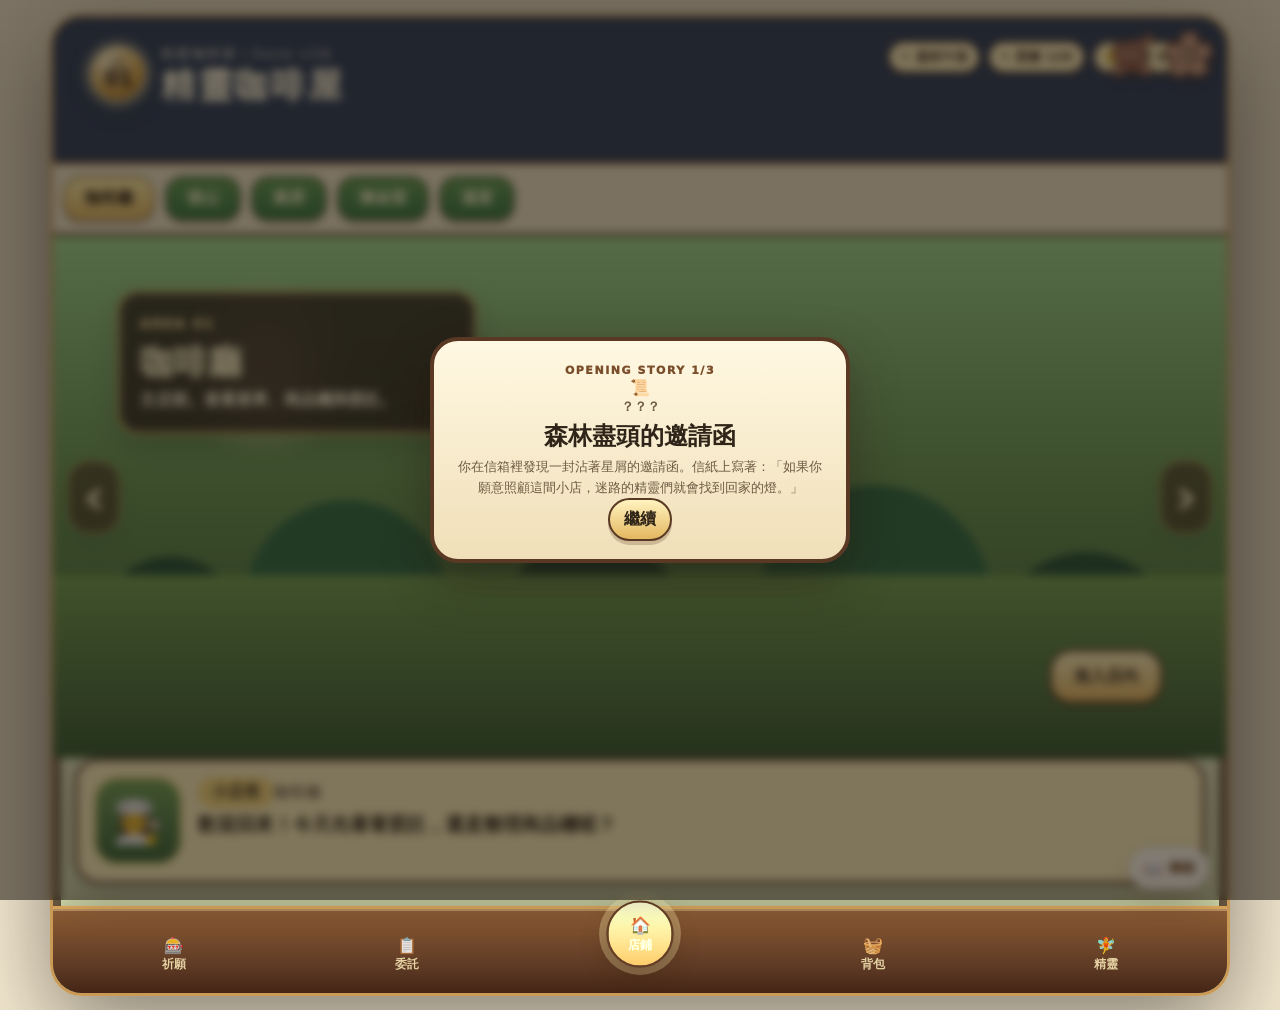
==== index.html @ 0f138df3 "Load fixed mobile dock stylesheet" ====
<!DOCTYPE html>
<html lang="zh-Hant">
<head>
  <meta charset="UTF-8" />
  <meta name="viewport" content="width=device-width, initial-scale=1.0, viewport-fit=cover" />
  <meta http-equiv="Cache-Control" content="no-cache, no-store, must-revalidate" />
  <meta http-equiv="Pragma" content="no-cache" />
  <meta http-equiv="Expires" content="0" />
  <title>精靈咖啡屋</title>
  <link rel="stylesheet" href="style.css?v=inside16" />
  <link rel="stylesheet" href="game-ui.css?v=inside16" />
  <link rel="stylesheet" href="mobile-fix.css?v=inside17" />
  <link rel="stylesheet" href="game-interior.css?v=inside16" />
  <link rel="stylesheet" href="app-core-v1.css?v=ui07" />
  <link rel="stylesheet" href="progress.css?v=ui09" />
  <link rel="stylesheet" href="level-up.css?v=ui10" />
  <link rel="stylesheet" href="locks.css?v=ui12" />
  <link rel="stylesheet" href="gacha.css?v=ui15" />
  <link rel="stylesheet" href="shop.css?v=ui15" />
  <link rel="stylesheet" href="fairies.css?v=ui14" />
  <link rel="stylesheet" href="ui-polish.css?v=ui22" />
  <link rel="stylesheet" href="drop-corner.css?v=ui02" />
  <link rel="stylesheet" href="top-icons.css?v=ui01" />
  <link rel="stylesheet" href="game-panel-polish.css?v=ui01" />
  <link rel="stylesheet" href="commission-panel-polish.css?v=ui04" />
  <link rel="stylesheet" href="inventory-panel-polish.css?v=ui04" />
  <link rel="stylesheet" href="phase75-fixes.css?v=ui01" />
  <link rel="stylesheet" href="gacha-lucky-v20.css?v=ui01" />
  <style>
    .floating-collection-button {
      position: absolute;
      right: 18px;
      bottom: 104px;
      z-index: 35;
      display: inline-flex;
      align-items: center;
      gap: 6px;
      min-height: 42px;
      padding: 10px 13px;
      border: 1px solid rgba(116, 82, 46, .18);
      border-radius: 999px;
      background: rgba(255, 252, 245, .92);
      box-shadow: 0 10px 24px rgba(84, 52, 28, .16);
      color: #6b4424;
      font-weight: 800;
      backdrop-filter: blur(10px);
    }
    .floating-collection-button span { font-size: .82rem; }
    .game-window[data-current-page="home"] .floating-collection-button { display: inline-flex; }
    .game-window:not([data-current-page="home"]) .floating-collection-button { display: none; }
    @media (max-width: 520px) {
      .floating-collection-button { right: 12px; bottom: 96px; padding: 9px 11px; }
    }
  </style>
  <script type="importmap">
    {"imports":{
      "@main":"./main.js?v=core108","@dev/checks":"./dev-checks.js?v=core101","@db":"./game-data.js?v=core101",
      "@data/items":"./data-items.js?v=core103","@data/recipes":"./data-recipes.js?v=core102","@data/story":"./data-story.js?v=core100",
      "@validator":"./game-db-validator.js?v=core100","@state":"./game-state.js?v=core101","@save":"./save.js?v=core104","@ui":"./ui.js?v=core102",
      "@home":"./home.js?v=core100","@router":"./router.js?v=core100","@eventBus":"./event-bus.js?v=core100","@utils":"./utils.js?v=core100",
      "@actions/daily":"./daily-actions.js?v=core102","@actions/gacha":"./gacha-actions.js?v=core103","@actions/commission":"./commission-actions.js?v=core102",
      "@actions/gather":"./gather-actions.js?v=core102","@actions/craft":"./craft-actions.js?v=core100","@actions/player":"./player-actions.js?v=core100",
      "@actions/fairy":"./fairy-actions.js?v=core100","@actions/shop":"./shop-actions.js?v=core101",
      "@pages/gacha":"./pages-gacha.js?v=core101","@pages/inventory":"./pages-inventory.js?v=core101","@pages/fairies":"./pages-fairies.js?v=core101",
      "@pages/collection":"./pages-collection-v2.js?v=core107","@pages/commissions":"./pages-commissions.js?v=core100","@pages/shop":"./pages-shop.js?v=core101"
    }}
  </script>
</head>
<body>
  <main class="game-shell">
    <section class="game-window" aria-label="精靈咖啡屋遊戲介面" data-current-page="home">
      <header class="top-bar">
        <div class="profile-card">
          <div class="level-ring" aria-label="等級 1，EXP 0/60" style="--exp-deg:0deg">
            <div class="level-ring-inner"><span id="levelRingSub">LV</span><strong id="levelRingValue">01</strong></div>
          </div>
          <div><p class="save-label">精靈咖啡屋｜Save v16</p><h1>精靈咖啡屋</h1></div>
        </div>
        <div class="status-pills" aria-label="玩家狀態列"></div>
        <div class="top-actions image-top-actions" aria-label="快速功能">
          <button class="image-action-button" type="button" data-route="shop" aria-label="打開商鋪">
            <img src="./assets/images/ui/ui-shop-cart.webp" alt="商鋪" />
          </button>
          <button class="image-action-button" type="button" data-action="settings" aria-label="打開設定">
            <img src="./assets/images/ui/ui-gear.webp" alt="設定" />
          </button>
        </div>
      </header>

      <section class="page page-home active" id="page-home" aria-label="店鋪首頁">
        <nav class="location-tabs" aria-label="地圖快捷選單">
          <button class="tab active" data-target="cafe">咖啡廳</button>
          <button class="tab" data-target="backyard">後山</button>
          <button class="tab" data-target="kitchen">廚房</button>
          <button class="tab" data-target="alchemy">煉金室</button>
          <button class="tab" data-target="greenhouse">溫室</button>
        </nav>

        <section class="map-area">
          <button class="arrow left" id="prevScene" type="button" aria-label="上一個場景">‹</button>
          <div class="map-viewport" id="mapViewport" tabindex="0" aria-label="森林咖啡廳地圖">
            <div class="map-track">
              <article class="scene-card cafe active" id="cafe" data-speaker="小店長" data-title="咖啡廳" data-dialogue="歡迎回來！今天先看看委託，還是整理商品櫃呢？">
                <div class="scene-sky"></div><div class="forest-layer back"></div><div class="forest-layer front"></div>
                <div class="cottage"><span class="roof"></span><span class="sign">CAFE</span><span class="door"></span><span class="window w1"></span><span class="window w2"></span></div>
                <button class="object-tag tag-menu" type="button">菜單</button><button class="object-tag tag-order" type="button">委託</button><button class="object-tag tag-daily" type="button">今日推薦</button><button class="object-tag tag-shop" type="button" data-route="shop">商鋪</button>
                <div class="npc npc-main">🧚</div><div class="npc npc-cat">🐾</div><div class="speech-bubble">新甜點完成！</div>
                <div class="scene-info"><span class="chapter">AREA 01</span><h2>咖啡廳</h2><p>主店面。查看菜單、商品櫃與委託。</p></div>
                <button class="enter-button" type="button">進入店內</button>
              </article>
              <article class="scene-card backyard" id="backyard" data-speaker="採集精靈" data-title="後山" data-dialogue="後山今天長出了星星莓，適合先收集素材。">
                <div class="scene-sky"></div><div class="forest-layer back"></div><div class="forest-layer front"></div><div class="magic-tree"></div>
                <button class="object-tag tag-menu" type="button">採集</button><button class="object-tag tag-order" type="button">素材</button>
                <div class="npc npc-main">🦌</div><div class="speech-bubble">星星莓成熟了！</div>
                <div class="scene-info"><span class="chapter">AREA 02</span><h2>後山</h2><p>採集莓果與森林素材。</p></div>
                <button class="enter-button" type="button">前往採集</button>
              </article>
              <article class="scene-card kitchen" id="kitchen" data-speaker="甜點精靈" data-title="廚房" data-dialogue="缺少甜點時，可以先來廚房製作。">
                <div class="scene-sky"></div><div class="kitchen-counter"></div>
                <button class="object-tag tag-menu" type="button">甜點</button><button class="object-tag tag-order" type="button">配方</button>
                <div class="npc npc-main">🧁</div><div class="speech-bubble">香香的</div>
                <div class="scene-info"><span class="chapter">AREA 03</span><h2>廚房</h2><p>把素材製作成甜點、飲品與委託商品。</p></div>
                <button class="enter-button" type="button">開始製作</button>
              </article>
              <article class="scene-card alchemy" id="alchemy" data-speaker="煉金助手" data-title="煉金室" data-dialogue="夜空碎片正在穩定發光。">
                <div class="scene-sky"></div><div class="alchemy-table"></div>
                <button class="object-tag tag-menu" type="button">藥水</button><button class="object-tag tag-order" type="button">實驗</button>
                <div class="npc npc-main">🧪</div><div class="speech-bubble">咕嚕咕嚕</div>
                <div class="scene-info"><span class="chapter">AREA 04</span><h2>煉金室</h2><p>調配材料、研究特殊素材屬性，開發更高星等的商品。</p></div>
                <button class="enter-button" type="button">進入煉金</button>
              </article>
              <article class="scene-card greenhouse" id="greenhouse" data-speaker="花園精靈" data-title="溫室" data-dialogue="月光花瓣需要等到夜晚才會發亮。">
                <div class="scene-sky"></div><div class="greenhouse-house"></div>
                <button class="object-tag tag-menu" type="button">種植</button><button class="object-tag tag-order" type="button">收成</button>
                <div class="npc npc-main">🌙</div><div class="speech-bubble">花瓣在發光</div>
                <div class="scene-info"><span class="chapter">AREA 05</span><h2>溫室</h2><p>培育花草、莓果與魔法植物。</p></div>
                <button class="enter-button" type="button">照顧植物</button>
              </article>
            </div>
          </div>
          <button class="arrow right" id="nextScene" type="button" aria-label="下一個場景">›</button>
        </section>

        <section class="cafe-inside" id="cafeInside" aria-label="咖啡廳店內介面">
          <div class="inside-head"><div><p class="inside-label">INTERIOR</p><h2 class="inside-title">咖啡廳內部</h2><p class="inside-subtitle">選一個區域查看，不把所有資訊塞在同一頁。</p></div><button class="inside-back" id="backToMap" type="button">返回地圖</button></div>
          <div class="cafe-room-scene" aria-label="咖啡廳店內場景">
            <button class="room-hotspot hotspot-menu" type="button" data-panel="menu"><span>今日菜單</span></button>
            <button class="room-hotspot hotspot-quest" type="button" data-panel="quest"><span>接委託</span></button>
            <button class="room-hotspot hotspot-cabinet" type="button" data-panel="cabinet"><span>商品櫃</span></button>
            <button class="room-hotspot hotspot-order" type="button" data-panel="order"><span>客人訂單</span></button>
          </div>
          <div class="inside-actions">
            <button class="inside-action menu active" type="button" data-panel="menu">今日菜單</button>
            <button class="inside-action quest" type="button" data-panel="quest">接委託</button>
            <button class="inside-action cabinet" type="button" data-panel="cabinet">商品櫃</button>
            <button class="inside-action order" type="button" data-panel="order">客人訂單</button>
          </div>
          <div class="inside-panel-wrap" aria-live="polite">
            <article class="inside-panel active" data-panel="menu"><span class="panel-kicker">MENU</span><h3>今日菜單</h3><p>月光花瓣拿鐵、星星莓奶油塔、夜空碎片可可。</p></article>
            <article class="inside-panel" data-panel="quest"><span class="panel-kicker">QUEST</span><h3>接委託</h3><p>委託列表請從底部「委託」進入。</p><button type="button" data-route="commissions">打開委託</button></article>
            <article class="inside-panel" data-panel="cabinet"><span class="panel-kicker">SHOP</span><h3>商品櫃 / 精靈商鋪</h3><p>用葉幣購買素材與可送禮點心。</p><button type="button" data-route="shop">進入精靈商鋪</button></article>
            <article class="inside-panel" data-panel="order"><span class="panel-kicker">ORDER</span><h3>客人訂單</h3><p>待確認、製作中、已完成的訂單之後會在這裡整理。</p></article>
          </div>
        </section>

        <section class="dialogue-box" aria-live="polite"><div class="npc-portrait">👩‍🍳</div><div class="dialogue-content"><div class="dialogue-meta"><span class="speaker" id="speakerName">小店長</span><span class="place" id="placeName">咖啡廳</span></div><p id="dialogueText">歡迎回來！今天先看看委託，還是整理商品櫃呢？</p></div></section>
      </section>

      <button class="floating-collection-button" type="button" data-route="collection" aria-label="打開圖鑑">📖<span>圖鑑</span></button>

      <section class="page core-page-host" id="page-gacha" aria-label="祈願頁"></section>
      <section class="page core-page-host" id="page-commissions" aria-label="委託頁"></section>
      <section class="page core-page-host" id="page-inventory" aria-label="背包頁"></section>
      <section class="page core-page-host" id="page-fairies" aria-label="精靈角色頁"></section>
      <section class="page core-page-host" id="page-shop" aria-label="精靈商鋪頁"></section>
      <section class="page core-page-host" id="page-collection" aria-label="圖鑑頁"></section>

      <footer class="bottom-dock" aria-label="底部功能列">
        <button type="button" data-route="gacha">🎰<span>祈願</span></button>
        <button type="button" data-route="commissions">📋<span>委託</span></button>
        <button type="button" class="dock-center" data-route="home">🏠<span>店鋪</span></button>
        <button type="button" data-route="inventory">🧺<span>背包</span></button>
        <button type="button" data-route="fairies">🧚<span>精靈</span></button>
      </footer>
    </section>
  </main>
  <div class="core-modal-host" id="modalHost" hidden></div>
  <script type="module">import '@main';</script>
</body>
</html>
---- style.css ----
:root {
  --cream: #fff4d7;
  --paper: #f8e9bd;
  --leaf: #2f6b45;
  --leaf-dark: #173f2c;
  --moss: #7eaa5a;
  --wood: #7a4a2a;
  --wood-dark: #3e2418;
  --gold: #f7d87b;
  --magic: #91f0d0;
}

* { box-sizing: border-box; }

html, body { margin: 0; min-height: 100%; }

body {
  color: var(--cream);
  font-family: "Noto Serif TC", "Hiragino Mincho ProN", serif;
  background:
    radial-gradient(circle at 20% 10%, rgba(145,240,208,.22), transparent 25%),
    radial-gradient(circle at 80% 8%, rgba(247,216,123,.18), transparent 25%),
    linear-gradient(180deg, #0f2a24, #183b2e 48%, #26170e);
  overflow-x: hidden;
}

body::before {
  content: "";
  position: fixed;
  inset: 0;
  pointer-events: none;
  background-image: radial-gradient(circle, rgba(255,255,255,.8) 0 1px, transparent 1px);
  background-size: 120px 120px;
  opacity: .18;
}

.game-shell {
  min-height: 100vh;
  padding: 14px;
  display: grid;
  place-items: center;
}

.game-window {
  width: min(1180px, 100%);
  min-height: min(780px, calc(100vh - 28px));
  overflow: hidden;
  border: 3px solid #c99955;
  border-radius: 32px;
  background: rgba(26, 59, 40, .9);
  box-shadow: 0 30px 90px rgba(0,0,0,.45), inset 0 0 0 8px rgba(62,36,24,.72);
}

.top-bar {
  display: flex;
  justify-content: space-between;
  gap: 16px;
  padding: 24px 32px 16px;
  border-bottom: 2px solid rgba(247,216,123,.28);
  background: rgba(23,63,44,.55);
}

.save-label {
  margin: 0 0 5px;
  color: #cfe7ba;
  font-size: .78rem;
  letter-spacing: .18em;
}

h1, h2, p { margin-top: 0; }

h1 {
  margin-bottom: 0;
  color: #fff7d8;
  font-size: clamp(1.8rem, 4vw, 3.6rem);
  line-height: 1;
  letter-spacing: .08em;
  text-shadow: 0 4px 0 rgba(62,36,24,.65), 0 0 24px rgba(247,216,123,.35);
}

.status-pills {
  display: flex;
  flex-wrap: wrap;
  justify-content: flex-end;
  gap: 10px;
}

.status-pills span,
.tab,
.enter-button,
.arrow {
  border: 2px solid rgba(247,216,123,.55);
  box-shadow: inset 0 -3px 0 rgba(62,36,24,.25), 0 8px 20px rgba(0,0,0,.12);
}

.status-pills span {
  padding: 8px 13px;
  border-radius: 999px;
  background: rgba(62,36,24,.46);
  font-weight: 700;
  white-space: nowrap;
}

.location-tabs {
  display: flex;
  gap: 10px;
  overflow-x: auto;
  padding: 14px 32px;
  scrollbar-width: none;
}

.location-tabs::-webkit-scrollbar,
.map-viewport::-webkit-scrollbar { display: none; }

button { cursor: pointer; font: inherit; }

.tab {
  flex: 0 0 auto;
  padding: 10px 16px;
  border-radius: 999px;
  color: #fff3c6;
  background: linear-gradient(180deg, #5a8a43, #315f35);
  font-weight: 800;
}

.tab.active {
  color: #2b1d13;
  background: linear-gradient(180deg, #ffeaa3, #f0b85e);
}

.map-area {
  position: relative;
  height: clamp(430px, 58vh, 560px);
}

.map-viewport {
  height: 100%;
  overflow-x: auto;
  overflow-y: hidden;
  scroll-snap-type: x mandatory;
  scroll-behavior: smooth;
}

.map-track {
  height: 100%;
  display: flex;
}

.scene-card {
  position: relative;
  flex: 0 0 100%;
  min-width: 100%;
  height: 100%;
  overflow: hidden;
  scroll-snap-align: start;
  background: linear-gradient(180deg, #9bd58e 0%, #61934f 48%, #31562e 100%);
}

.scene-card::before {
  content: "";
  position: absolute;
  inset: 0;
  background:
    radial-gradient(circle at 18% 25%, rgba(255,247,190,.85), transparent 9%),
    radial-gradient(circle at 10% 75%, #1d4b31 0 70px, transparent 72px),
    radial-gradient(circle at 25% 70%, #28663f 0 100px, transparent 102px),
    radial-gradient(circle at 46% 76%, #1d4b31 0 95px, transparent 97px),
    radial-gradient(circle at 70% 70%, #28663f 0 115px, transparent 117px),
    radial-gradient(circle at 88% 78%, #1d4b31 0 90px, transparent 92px);
}

.scene-card::after {
  content: "";
  position: absolute;
  left: 0;
  right: 0;
  bottom: 0;
  height: 35%;
  background: linear-gradient(180deg, #6d9d4f, #31562e);
}

.scene-info {
  position: absolute;
  left: clamp(20px, 5vw, 64px);
  top: clamp(22px, 5vw, 54px);
  z-index: 5;
  width: min(360px, calc(100% - 40px));
  padding: 20px;
  border: 3px solid rgba(247,216,123,.62);
  border-radius: 24px;
  background: rgba(42,29,22,.58);
  box-shadow: inset 0 0 0 4px rgba(255,244,215,.08), 0 12px 30px rgba(0,0,0,.2);
}

.chapter {
  display: inline-block;
  margin-bottom: 8px;
  color: var(--gold);
  font-size: .78rem;
  letter-spacing: .18em;
  font-weight: 900;
}

.scene-info h2 {
  margin-bottom: 8px;
  font-size: clamp(2rem, 5vw, 4rem);
  line-height: 1;
  text-shadow: 0 3px 0 rgba(62,36,24,.65);
}

.scene-info p {
  margin-bottom: 0;
  color: var(--paper);
  line-height: 1.8;
  font-weight: 700;
}

.cottage,
.mountain,
.oven,
.magic-circle,
.glass-house {
  position: absolute;
  z-index: 4;
  left: 50%;
  bottom: 20%;
  transform: translateX(-50%);
}

.cottage {
  width: min(390px, 58vw);
  height: 210px;
  border: 5px solid #5a321f;
  border-radius: 28px 28px 18px 18px;
  background: repeating-linear-gradient(90deg, #9a6334 0 24px, #86532e 24px 48px);
}

.roof {
  position: absolute;
  left: 50%;
  top: -72px;
  width: 112%;
  height: 105px;
  transform: translateX(-50%);
  border: 5px solid #5a321f;
  border-radius: 70% 70% 20px 20px;
  background: linear-gradient(180deg, #6f9f55, #315f35);
}

.sign {
  position: absolute;
  left: 50%;
  top: -18px;
  transform: translateX(-50%);
  padding: 7px 20px;
  border: 3px solid #5a321f;
  border-radius: 999px;
  color: #402411;
  background: #ffe49a;
  font-weight: 900;
}

.door,
.window {
  position: absolute;
  border: 4px solid #5a321f;
  background: #f4c16d;
}

.door {
  left: 50%;
  bottom: 0;
  width: 84px;
  height: 126px;
  transform: translateX(-50%);
  border-radius: 50px 50px 0 0;
  background: linear-gradient(180deg, #5a8a43, #2f5130);
}

.window {
  top: 70px;
  width: 72px;
  height: 56px;
  border-radius: 18px;
  box-shadow: inset 0 0 22px rgba(255,243,198,.9);
}

.w1 { left: 44px; }
.w2 { right: 44px; }

.mountain {
  left: 65%;
  width: min(480px, 65vw);
  height: 270px;
  clip-path: polygon(50% 0, 100% 100%, 0 100%);
  background: linear-gradient(160deg, #5d805b, #284a35);
}

.path {
  position: absolute;
  left: 42%;
  bottom: 0;
  z-index: 5;
  width: 220px;
  height: 260px;
  transform: translateX(-50%) skewX(-12deg);
  border-radius: 50% 50% 0 0;
  background: linear-gradient(180deg, #d8ae72, #8a5d35);
}

.berry,
.plant,
.bottle,
.spark,
.steam {
  position: absolute;
  z-index: 6;
}

.berry {
  display: grid;
  place-items: center;
  width: 92px;
  height: 70px;
  border-radius: 50%;
  color: #ffeaa3;
  background: radial-gradient(circle, #8b3f68 0 11px, #315f35 12px);
}

.bush1 { left: 18%; bottom: 22%; }
.bush2 { left: 63%; bottom: 18%; }
.bush3 { right: 12%; bottom: 26%; }

.kitchen,
.alchemy { background: linear-gradient(180deg, #68452b, #3f291b 52%, #27190f); }
.alchemy { background: linear-gradient(180deg, #1d3347, #211d3b 52%, #160f22); }

.oven {
  left: 67%;
  width: min(340px, 50vw);
  height: 230px;
  border: 5px solid #2a1d16;
  border-radius: 40px;
  background: linear-gradient(180deg, #9e6940, #5a321f);
}

.table {
  position: absolute;
  left: 32%;
  bottom: 16%;
  z-index: 5;
  width: 300px;
  height: 90px;
  border: 5px solid #2a1d16;
  border-radius: 40px 40px 16px 16px;
  background: #b47a43;
}

.steam {
  color: #ffeaa3;
  animation: floaty 2s ease-in-out infinite;
}

.s1 { right: 32%; top: 28%; font-size: 2.5rem; }
.s2 { right: 24%; top: 35%; font-size: 2rem; animation-delay: .5s; }

.magic-circle {
  width: min(460px, 72vw);
  aspect-ratio: 1;
  border: 4px solid rgba(145,240,208,.72);
  border-radius: 50%;
  box-shadow: 0 0 36px rgba(145,240,208,.42), inset 0 0 38px rgba(145,240,208,.22);
}

.bottle {
  width: 86px;
  height: 150px;
  border: 4px solid #fff4d7;
  border-radius: 26px 26px 40px 40px;
  background: linear-gradient(180deg, rgba(255,255,255,.2), rgba(145,240,208,.7) 42%, rgba(59,190,166,.95));
}

.b1 { left: 24%; bottom: 24%; }
.b2 { left: 47%; bottom: 33%; background: linear-gradient(180deg, rgba(255,255,255,.2), rgba(247,216,123,.8) 42%, #a85f84); }
.b3 { right: 24%; bottom: 22%; background: linear-gradient(180deg, rgba(255,255,255,.2), rgba(155,213,142,.8) 42%, #3b8c62); }

.spark {
  color: var(--magic);
  font-size: 2.4rem;
  text-shadow: 0 0 18px rgba(145,240,208,.7);
  animation: twinkle 1.8s ease-in-out infinite;
}

.spark1 { left: 36%; top: 28%; }
.spark2 { left: 56%; top: 24%; animation-delay: .5s; }
.spark3 { right: 20%; top: 45%; animation-delay: 1s; }

.glass-house {
  width: min(520px, 76vw);
  height: 290px;
  border: 5px solid rgba(255,244,215,.86);
  border-radius: 160px 160px 28px 28px;
  background: repeating-linear-gradient(90deg, rgba(255,255,255,.14) 0 44px, rgba(145,240,208,.2) 44px 88px);
}

.plant {
  display: grid;
  place-items: center;
  width: 96px;
  height: 120px;
  border-radius: 60px 60px 20px 20px;
  color: #fff3c6;
  background: linear-gradient(180deg, #f2c2dc, #4f8a45 48%, #2f5e34);
  font-size: 2rem;
}

.p1 { left: 18%; bottom: 20%; }
.p2 { left: 35%; bottom: 16%; }
.p3 { right: 32%; bottom: 18%; }
.p4 { right: 14%; bottom: 22%; }

.enter-button {
  position: absolute;
  right: clamp(20px, 5vw, 64px);
  bottom: 54px;
  z-index: 8;
  padding: 14px 22px;
  border-radius: 18px;
  color: #2b1d13;
  background: linear-gradient(180deg, #ffeaa3, #efb862);
  font-weight: 900;
}

.arrow {
  position: absolute;
  top: 50%;
  z-index: 20;
  width: 54px;
  height: 74px;
  transform: translateY(-50%);
  border-radius: 22px;
  color: #fff2c8;
  background: rgba(62,36,24,.58);
  font-size: 3.2rem;
  line-height: 1;
}

.arrow.left { left: 14px; }
.arrow.right { right: 14px; }

.dialogue-box {
  display: grid;
  grid-template-columns: 88px 1fr;
  gap: 16px;
  margin: 0 22px 22px;
  padding: 16px;
  min-height: 116px;
  border: 3px solid rgba(247,216,123,.7);
  border-radius: 24px;
  background: linear-gradient(180deg, rgba(73,49,30,.94), rgba(42,29,22,.94));
  box-shadow: inset 0 0 0 4px rgba(255,244,215,.08), 0 14px 34px rgba(0,0,0,.24);
}

.npc-portrait {
  display: grid;
  place-items: center;
  width: 88px;
  height: 88px;
  border: 3px solid rgba(247,216,123,.72);
  border-radius: 24px;
  background: linear-gradient(180deg, #6f9f55, #315f35);
  font-size: 2.6rem;
}

.name-row { display: flex; flex-wrap: wrap; gap: 10px; align-items: center; margin-bottom: 8px; }

.speaker {
  display: inline-flex;
  padding: 5px 14px;
  border-radius: 999px;
  color: #2b1d13;
  background: var(--gold);
  font-weight: 900;
}

.place { color: #cfe7ba; font-size: .92rem; letter-spacing: .08em; }

.dialogue-content p {
  margin-bottom: 0;
  color: #fff4d7;
  font-size: clamp(1rem, 2vw, 1.18rem);
  line-height: 1.8;
  font-weight: 700;
}

@keyframes floaty { 0%,100% { transform: translateY(0); opacity: .55; } 50% { transform: translateY(-12px); opacity: 1; } }
@keyframes twinkle { 0%,100% { transform: scale(.8); opacity: .45; } 50% { transform: scale(1.2); opacity: 1; } }

@media (max-width: 760px) {
  .game-shell { padding: 8px; }
  .game-window { min-height: calc(100vh - 16px); border-radius: 24px; }
  .top-bar { flex-direction: column; padding: 20px 20px 12px; }
  .status-pills { justify-content: flex-start; }
  .status-pills span { font-size: .84rem; }
  .location-tabs { padding: 12px 20px; }
  .map-area { height: 470px; }
  .scene-info { top: 18px; left: 50%; transform: translateX(-50%); width: calc(100% - 42px); padding: 16px; }
  .scene-info h2 { font-size: 2.4rem; }
  .scene-info p { font-size: .92rem; }
  .cottage { bottom: 18%; width: 70vw; height: 170px; }
  .roof { top: -56px; height: 82px; }
  .window { display: none; }
  .enter-button { right: 50%; bottom: 24px; transform: translateX(50%); }
  .arrow { width: 42px; height: 58px; border-radius: 16px; font-size: 2.4rem; }
  .arrow.left { left: 7px; }
  .arrow.right { right: 7px; }
  .dialogue-box { grid-template-columns: 62px 1fr; gap: 12px; margin: 0 12px 14px; padding: 12px; }
  .npc-portrait { width: 62px; height: 62px; border-radius: 18px; font-size: 2rem; }
  .bottle, .plant { transform: scale(.78); }
}
---- game-ui.css ----
:root{--inside-cafe-bg:url('https://drive.google.com/thumbnail?id=1xLva8jEHumD53I5IOSFH8CXH9ba6kCkN&sz=w1000')}
.cafe-room-scene{background-image:linear-gradient(180deg,rgba(24,59,46,.05),rgba(24,59,46,.22)),var(--inside-cafe-bg)!important;background-position:center 50%!important;background-size:cover!important}
@media(max-width:760px){.cafe-room-scene{background-position:center 50%!important}}
---- mobile-fix.css ----
/* mobile polish + Drive icons + scene objects, no generated images */
:root{
  --ico-cafe:url('https://drive.google.com/thumbnail?id=1-INH1EtGKGr4jJXNd3COKygOWHOwJeZh&sz=w160');
  --ico-backyard:url('https://drive.google.com/thumbnail?id=1Es8LQBKecJgDFjX180-phTjDC4HF8WQz&sz=w160');
  --ico-kitchen:url('https://drive.google.com/thumbnail?id=1C5-Ul3jBTzFlpojugIXUzgUjXDm7gfYO&sz=w160');
  --ico-alchemy:url('https://drive.google.com/thumbnail?id=1IqJFIt-DpFkBouLev0gXNUCdFDQWVprJ&sz=w160');
  --ico-greenhouse:url('https://drive.google.com/thumbnail?id=1YIYfZII1R7AJxKJx2PBD2XWz0MXPpnjw&sz=w160');
  --ico-checkin:url('https://drive.google.com/thumbnail?id=1bTWDZRysGGf-aU4qmne8DOtObwLF9Gvb&sz=w160');
  --ico-decor:url('https://drive.google.com/thumbnail?id=1i3EKWzGH4mj8N62N0EV9rgc8vA6Jvk8q&sz=w160');
  --ico-inventory:url('https://drive.google.com/thumbnail?id=1bUIhrjt3uDZrwORLxsGKQ2KZICKuBf3T&sz=w160');
  --ico-quest:url('https://drive.google.com/thumbnail?id=15tV4KNUl69LKVUyWrmY0pYH6ZyCmTRQA&sz=w160');
  --ico-settings:url('https://drive.google.com/thumbnail?id=1lGBZisAS0ujf7qBvGzxnDIqyfmLrwgev&sz=w160');
  --scene-cafe:url('https://drive.google.com/thumbnail?id=1VTyClYzDmucFO-JwP7JF44B2Kk86M6wy&sz=w900');
  --scene-backyard:url('https://drive.google.com/thumbnail?id=1SZNsgEXMgs9oDsFYDbMIEWdiLFMpEl0x&sz=w900');
  --scene-kitchen:url('https://drive.google.com/thumbnail?id=1iIvvy33Nu4YpdlfXE2tsF1WR7YqRwxwp&sz=w900');
  --scene-alchemy:url('https://drive.google.com/thumbnail?id=1BA2LN6xfGFIVRBSvjeDOTmpnJeRen6RF&sz=w900');
  --scene-greenhouse:url('https://drive.google.com/thumbnail?id=1Zla5lYg0IcwYDhfKHmAI4Xx2Wnk0z8LN&sz=w900');
  --inside-cafe-bg:url('https://drive.google.com/thumbnail?id=1sBiLgaTXlNfPZTruV6mPqkyGf11YH9l8&sz=w1000');
  --btn-menu:url('https://drive.google.com/thumbnail?id=1SiZCoo2UWnPXrjzYjxswHr3b7M0aINmn&sz=w180');
  --btn-quest:url('https://drive.google.com/thumbnail?id=1KlASJXlqFKXwGg_uqyzF01OmsSoUny0a&sz=w180');
  --btn-cabinet:url('https://drive.google.com/thumbnail?id=1VGbxyCfzYyCa8rzVTOb83aCyOYIUAThB&sz=w180');
  --btn-order:url('https://drive.google.com/thumbnail?id=1YR5wtMLXONFK4R5N0NKqPvO-T392CjR8&sz=w180');
}
.object-tag{display:none!important}
.npc,.npc-main,.npc-cat,.speech-bubble{display:none!important}
.kitchen::before,.alchemy::before{content:""!important;position:absolute!important;inset:0!important;z-index:0!important;opacity:1!important}
.kitchen::before{background:linear-gradient(180deg,#74492d 0%,#5a3522 48%,#3b2418 100%)!important}
.alchemy::before{background:linear-gradient(180deg,#423038 0%,#312334 48%,#201725 100%)!important}
.kitchen::after,.alchemy::after{content:""!important;position:absolute!important;left:0!important;right:0!important;bottom:0!important;height:42%!important;z-index:1!important;background:linear-gradient(180deg,#6f8f4c 0%,#3e6f38 100%)!important}
.kitchen::after{background:repeating-linear-gradient(90deg,rgba(255,220,143,.07) 0 34px,transparent 34px 68px),linear-gradient(180deg,#7b4d2c 0%,#4a2c1d 100%)!important}
.alchemy::after{background:repeating-linear-gradient(90deg,rgba(255,217,126,.05) 0 34px,transparent 34px 68px),linear-gradient(180deg,#4b332b 0%,#251a20 100%)!important}
.cottage,.magic-tree,.kitchen-counter,.alchemy-table,.greenhouse-house{position:absolute!important;z-index:4!important;left:50%!important;bottom:82px!important;transform:translateX(-50%)!important;width:min(560px,68vw)!important;height:330px!important;border:0!important;border-radius:0!important;background:center/contain no-repeat!important;box-shadow:none!important;clip-path:none!important;overflow:visible!important}
.cottage>*{display:none!important}
.cottage{background-image:var(--scene-cafe)!important}
.magic-tree{background-image:var(--scene-backyard)!important}
.kitchen-counter{background-image:var(--scene-kitchen)!important}
.alchemy-table{background-image:var(--scene-alchemy)!important}
.greenhouse-house{background-image:var(--scene-greenhouse)!important}
.cafe-inside{display:none;padding:18px 22px 22px;background:linear-gradient(180deg,#173f2c 0%,#203827 100%)}
.game-window.inside-mode .location-tabs,.game-window.inside-mode .map-area{display:none!important}
.game-window.inside-mode .cafe-inside{display:block!important}
.inside-head{display:flex;align-items:center;justify-content:space-between;gap:12px;margin-bottom:12px}
.inside-title{margin:0;color:#fff7d8;font-size:1.25rem;font-weight:900;letter-spacing:.08em;text-shadow:0 3px 0 rgba(62,36,24,.65)}
.inside-subtitle{margin:4px 0 0;color:#d8eec7;font-size:.82rem;font-weight:700}
.inside-back{flex:0 0 auto;border:2px solid rgba(247,216,123,.62);border-radius:999px;padding:8px 14px;color:#2b1d13;background:linear-gradient(180deg,#ffeaa3,#efb862);font-weight:900;box-shadow:inset 0 -3px 0 rgba(62,36,24,.18),0 8px 18px rgba(0,0,0,.12)}
.cafe-room-scene{position:relative;min-height:420px;border:3px solid rgba(247,216,123,.65);border-radius:26px;overflow:hidden;background-image:linear-gradient(180deg,rgba(24,59,46,.05),rgba(24,59,46,.22)),var(--inside-cafe-bg);background-size:cover;background-position:center 58%;box-shadow:inset 0 0 0 5px rgba(255,244,215,.08),0 16px 32px rgba(0,0,0,.22)}
.cafe-room-scene::after{content:"";position:absolute;inset:0;background:linear-gradient(180deg,rgba(255,255,255,.04),rgba(0,0,0,.16));pointer-events:none}
.inside-actions{display:grid;grid-template-columns:repeat(4,minmax(0,1fr));gap:10px;margin-top:12px}
.inside-action{min-height:82px;border:2px solid rgba(247,216,123,.62);border-radius:20px;color:#fff4d7;background:linear-gradient(180deg,rgba(62,36,24,.76),rgba(42,29,22,.88));font-weight:900;display:flex;align-items:center;justify-content:center;gap:8px;padding:8px 10px;box-shadow:inset 0 -3px 0 rgba(62,36,24,.24),0 8px 18px rgba(0,0,0,.16)}
.inside-action::before{content:"";width:46px;height:46px;display:block;flex:0 0 auto;background:center/contain no-repeat;filter:drop-shadow(0 2px 2px rgba(0,0,0,.2))}
.inside-action.menu::before{background-image:var(--btn-menu)}
.inside-action.quest::before{background-image:var(--btn-quest)}
.inside-action.cabinet::before{background-image:var(--btn-cabinet)}
.inside-action.order::before{background-image:var(--btn-order)}
.bottom-dock{display:grid;grid-template-columns:repeat(5,1fr);gap:8px;padding:0 18px 16px}
.bottom-dock button{min-height:58px;border:2px solid rgba(247,216,123,.55);border-radius:18px;color:#fff4d7;background:rgba(62,36,24,.62);box-shadow:inset 0 -3px 0 rgba(62,36,24,.25),0 8px 18px rgba(0,0,0,.12);font-weight:900}
.bottom-dock span{display:block;font-size:.72rem;margin-top:2px}
@media(max-width:760px){
  .game-shell{padding:calc(34px + env(safe-area-inset-top)) 8px calc(12px + env(safe-area-inset-bottom));place-items:start center}
  .game-window{min-height:auto;border-radius:24px;overflow:hidden;padding-bottom:calc(82px + env(safe-area-inset-bottom))}
  .top-bar{padding:16px 18px 12px;gap:10px}
  h1{font-size:2rem;line-height:1.05}
  .save-label{font-size:.72rem;margin-bottom:4px}
  .status-pills{gap:8px;justify-content:flex-start}
  .status-pills span{font-size:.82rem;padding:7px 12px}
  .location-tabs{padding:10px 12px;gap:8px;align-items:center}
  .tab{display:inline-flex;align-items:center;gap:6px;padding:8px 13px;font-size:.9rem;white-space:nowrap}
  .tab::before{content:'';width:22px;height:22px;display:inline-block;background:center/contain no-repeat;flex:0 0 auto;filter:drop-shadow(0 2px 2px rgba(0,0,0,.18))}
  .tab:nth-child(1)::before{background-image:var(--ico-cafe)}
  .tab:nth-child(2)::before{background-image:var(--ico-backyard)}
  .tab:nth-child(3)::before{background-image:var(--ico-kitchen)}
  .tab:nth-child(4)::before{background-image:var(--ico-alchemy)}
  .tab:nth-child(5)::before{background-image:var(--ico-greenhouse)}
  .map-area{height:500px}
  .scene-info{top:24px;left:50%;transform:translateX(-50%);width:calc(100% - 58px);padding:16px;border-radius:22px}
  .scene-info h2{font-size:2.25rem}
  .scene-info p{font-size:.9rem;line-height:1.65}
  .cottage,.magic-tree,.kitchen-counter,.alchemy-table,.greenhouse-house{bottom:56px!important;width:88vw!important;height:260px!important}
  .cottage{width:104vw!important;height:310px!important;bottom:68px!important}
  .magic-tree{width:72vw!important;height:205px!important;bottom:86px!important}
  .kitchen-counter{width:98vw!important;height:292px!important;bottom:52px!important}
  .alchemy-table{width:92vw!important;height:270px!important;bottom:60px!important}
  .enter-button{right:50%;bottom:12px;transform:translateX(50%);padding:12px 24px;border-radius:18px;font-size:1rem}
  .arrow{width:42px;height:58px;border-radius:16px;font-size:2.4rem}
  .arrow.left{left:7px}.arrow.right{right:7px}
  .cafe-inside{padding:12px 12px 14px}
  .inside-head{margin-bottom:10px;align-items:flex-start}
  .inside-title{font-size:1.12rem}
  .inside-subtitle{font-size:.72rem}
  .inside-back{padding:7px 12px;font-size:.86rem}
  .cafe-room-scene{min-height:390px;border-radius:24px;background-position:center 54%}
  .inside-actions{grid-template-columns:repeat(2,minmax(0,1fr));gap:8px;margin-top:10px}
  .inside-action{min-height:68px;border-radius:18px;font-size:.94rem;justify-content:flex-start;padding:8px 12px}
  .inside-action::before{width:42px;height:42px}
  .dialogue-box{grid-template-columns:62px 1fr;gap:12px;margin:0 12px 12px;padding:12px;min-height:98px;border-radius:24px}
  .npc-portrait{width:62px;height:62px;border-radius:18px;font-size:2rem}
  .dialogue-content p{font-size:.92rem;line-height:1.55}
  .bottom-dock{position:fixed;left:50%;bottom:0;transform:translateX(-50%);z-index:80;width:min(calc(100vw - 16px),760px);grid-template-columns:repeat(5,minmax(0,1fr));gap:5px;padding:8px 8px calc(8px + env(safe-area-inset-bottom));margin:0;border:2px solid rgba(247,216,123,.45);border-bottom:0;border-radius:22px 22px 0 0;background:linear-gradient(180deg,rgba(91,52,29,.96),rgba(57,31,19,.98));box-shadow:0 -12px 30px rgba(0,0,0,.28);backdrop-filter:blur(12px)}
  .bottom-dock button{min-height:58px;border-radius:16px;font-size:0;padding:4px 2px 5px;line-height:1.05;display:flex;flex-direction:column;align-items:center;justify-content:center;gap:2px;background:rgba(62,36,24,.56)}
  .bottom-dock button::before{content:'';width:28px;height:28px;display:block;background:center/contain no-repeat;filter:drop-shadow(0 2px 2px rgba(0,0,0,.2))}
  .bottom-dock button:nth-child(1)::before{background-image:var(--ico-checkin)}
  .bottom-dock button:nth-child(2)::before{background-image:var(--ico-decor)}
  .bottom-dock button:nth-child(3)::before{background-image:var(--ico-inventory)}
  .bottom-dock button:nth-child(4)::before{background-image:var(--ico-quest)}
  .bottom-dock button:nth-child(5)::before{background-image:var(--ico-settings)}
  .bottom-dock span{font-size:.58rem;margin-top:0;white-space:nowrap}
}
@media(max-width:390px){
  .game-shell{padding-top:calc(28px + env(safe-area-inset-top))}
  h1{font-size:1.8rem}
  .status-pills span{font-size:.76rem;padding:6px 10px}
  .tab{font-size:.84rem;padding:8px 12px}.tab::before{width:20px;height:20px}
  .map-area{height:480px}
  .scene-info{width:calc(100% - 44px);padding:14px}
  .scene-info h2{font-size:2rem}
  .scene-info p{font-size:.84rem}
  .cottage,.magic-tree,.kitchen-counter,.alchemy-table,.greenhouse-house{bottom:54px!important;width:86vw!important;height:245px!important}
  .cottage{width:106vw!important;height:295px!important;bottom:66px!important}
  .magic-tree{width:70vw!important;height:190px!important;bottom:86px!important}
  .kitchen-counter{width:98vw!important;height:278px!important;bottom:50px!important}
  .alchemy-table{width:90vw!important;height:254px!important;bottom:58px!important}
  .cafe-room-scene{min-height:360px;background-position:center 52%}
  .inside-action{min-height:62px;font-size:.88rem}.inside-action::before{width:38px;height:38px}
  .bottom-dock button{min-height:54px}.bottom-dock button::before{width:25px;height:25px}.bottom-dock span{font-size:.54rem}
}
---- game-interior.css ----
.inside-label{margin:0 0 4px;color:#f7d87b;font-size:.72rem;font-weight:900;letter-spacing:.2em}.cafe-inside{position:relative}.cafe-room-scene{position:relative;isolation:isolate;cursor:grab;min-height:390px!important;border:3px solid rgba(247,216,123,.65)!important;border-radius:24px!important;overflow-x:auto!important;overflow-y:hidden!important;-webkit-overflow-scrolling:touch!important;background:#173f2c!important;box-shadow:inset 0 0 0 5px rgba(255,244,215,.08),0 16px 32px rgba(0,0,0,.22)!important}.cafe-room-scene:before{content:"";display:block;width:780px;height:390px;background:linear-gradient(180deg,rgba(24,59,46,.04),rgba(24,59,46,.18)),url('https://drive.google.com/thumbnail?id=1xLva8jEHumD53I5IOSFH8CXH9ba6kCkN&sz=w1200') center/cover no-repeat}.cafe-room-scene:after{display:none}.room-tip{position:absolute;left:12px;bottom:10px;z-index:8;padding:5px 10px;border:2px solid rgba(247,216,123,.5);border-radius:999px;color:#fff4d7;background:rgba(42,29,22,.72);font-size:.72rem;font-weight:900}.room-hotspot{position:absolute;z-index:10;width:22px;height:22px;border:2px solid #fff4bd;border-radius:50%;background:#f7d87b;box-shadow:0 0 0 8px #f7d87b44,0 0 20px #f7d87b;font-size:0}.room-hotspot span{position:absolute;left:50%;top:26px;transform:translateX(-50%);min-width:62px;padding:4px 7px;border-radius:999px;background:rgba(42,29,22,.86);color:#fff4d7;border:2px solid rgba(247,216,123,.72);font-size:.66rem;white-space:nowrap}.room-hotspot.active{background:#91f0d0;box-shadow:0 0 0 9px #91f0d044,0 0 22px #91f0d0}.hotspot-menu{left:205px!important;top:178px!important}.hotspot-quest{left:552px!important;top:214px!important}.hotspot-cabinet{left:255px!important;top:286px!important}.hotspot-order{left:585px!important;top:300px!important}.inside-actions{margin-top:10px!important;opacity:.92}.inside-action{transition:transform .16s ease,filter .16s ease}.inside-action.active{color:#2b1d13;background:linear-gradient(180deg,#fff7d8,#f0b85e);transform:translateY(-2px)}.inside-panel-wrap{position:static!important;width:100%!important;transform:none!important;margin-top:12px!important;pointer-events:auto!important}.inside-panel{display:none;position:relative;padding:13px;border:4px solid rgba(255,234,163,.88);border-radius:22px;color:#fff4d7;background:linear-gradient(180deg,rgba(73,49,30,.96),rgba(42,29,22,.97));box-shadow:inset 0 0 0 4px rgba(255,244,215,.1),0 12px 26px rgba(0,0,0,.22);pointer-events:auto}.inside-panel.active{display:block}.inside-panel:after{display:none}.panel-kicker{display:inline-flex;margin-bottom:8px;padding:4px 10px;border-radius:999px;color:#2b1d13;background:#f7d87b;font-size:.7rem;font-weight:900;letter-spacing:.14em}.inside-panel h3{margin:0 0 12px;color:#fff7d8;font-size:1.22rem}.item-grid,.order-list{display:grid;grid-template-columns:1fr;gap:10px}.item-card,.quest-board,.order-list section{padding:13px;border:2px solid rgba(247,216,123,.32);border-radius:18px;background:rgba(255,244,215,.08)}.item-card b,.order-list b{display:block;margin-bottom:5px;color:#fff7d8;font-size:1rem}.item-card span{display:inline-flex;margin-bottom:8px;padding:3px 8px;border-radius:999px;color:#203827;background:#cfe7ba;font-size:.72rem;font-weight:900}.item-card p,.quest-board p,.quest-board li,.order-list p{margin:0;color:#f8e9bd;font-size:.9rem;line-height:1.65;font-weight:700}.quest-board ul{margin:10px 0 0;padding-left:1.2em}.dialogue-box{position:relative;z-index:15}@media(max-width:390px){.cafe-room-scene{min-height:360px!important}.cafe-room-scene:before{height:360px;width:720px}.hotspot-menu{left:190px!important;top:165px!important}.hotspot-quest{left:510px!important;top:198px!important}.hotspot-cabinet{left:235px!important;top:265px!important}.hotspot-order{left:540px!important;top:278px!important}}
---- app-core-v1.css ----
:root{
  --core-panel: rgba(255,248,225,.94);
  --core-ink:#3d2a18;
  --core-line: rgba(126,84,34,.32);
  --core-gold:#d9a441;
  --core-green:#315844;
}

.page{display:none}
.page.active{display:block}
.page.core-page-host:not(.active){display:none!important}
.page-home.active{display:block}
.page-home.inside-mode .location-tabs,
.page-home.inside-mode .map-area{display:none!important}
.page-home.inside-mode .cafe-inside{display:block!important}
.page-home:not(.inside-mode) .cafe-inside{display:none!important}

.top-bar{gap:10px!important;align-items:center!important}
.profile-card{display:flex;align-items:center;gap:12px;min-width:0}
.profile-card>div:last-child{min-width:0}
.level-ring{
  --exp-deg:0deg;
  --ring-size:66px;
  position:relative;
  flex:0 0 var(--ring-size);
  width:var(--ring-size);
  height:var(--ring-size);
  border-radius:999px;
  display:grid;
  place-items:center;
  background:
    conic-gradient(from -90deg,#91f0d0 0deg,#f7d87b var(--exp-deg),rgba(247,216,123,.2) var(--exp-deg),rgba(247,216,123,.2) 360deg);
  box-shadow:0 8px 20px rgba(14,35,25,.24),0 0 0 4px rgba(255,244,185,.12),inset 0 0 0 1px rgba(255,255,255,.42);
}
.level-ring::before{
  content:"";
  position:absolute;
  inset:5px;
  border-radius:inherit;
  background:radial-gradient(circle at 36% 28%,#fff7d8,#d9a441 58%,#6b4320);
  box-shadow:inset 0 0 0 2px rgba(255,252,225,.76),inset 0 -7px 12px rgba(75,42,16,.24);
}
.level-ring-inner{position:relative;z-index:1;display:grid;place-items:center;line-height:1;text-align:center;color:#3d2a18;text-shadow:0 1px 0 rgba(255,255,255,.35)}
.level-ring-inner span{font-size:10px;font-weight:900;letter-spacing:.08em;color:#6a4b21}
.level-ring-inner strong{font-size:21px;font-weight:1000;letter-spacing:-.04em}
.top-actions{display:flex;gap:6px;align-items:center;justify-content:flex-end;flex-wrap:wrap}
.top-actions button{
  border:1px solid rgba(217,164,65,.55);
  background:linear-gradient(180deg,rgba(255,251,234,.95),rgba(235,207,147,.88));
  color:#4a321c;border-radius:999px;padding:7px 9px;font-weight:800;font-size:12px;
  box-shadow:0 4px 12px rgba(52,34,14,.15);white-space:nowrap
}
.top-actions button span{margin-left:2px}
.status-pills{flex-wrap:wrap}

.bottom-dock{
  display:grid!important;
  grid-template-columns:repeat(5,minmax(0,1fr))!important;
  align-items:end!important;
  gap:6px!important;
  padding-top:14px!important;
  overflow:visible!important;
}
.bottom-dock button{
  min-width:0!important;
  position:relative;
  z-index:1;
}
.bottom-dock .dock-center{
  width:64px!important;
  height:64px!important;
  justify-self:center!important;
  border-radius:999px!important;
  transform:translateY(-13px)!important;
  background:radial-gradient(circle at 35% 28%,#fff7c9,#d9a441 54%,#765228)!important;
  border:2px solid rgba(255,244,185,.95)!important;
  box-shadow:0 10px 24px rgba(55,34,12,.28),0 0 0 6px rgba(255,240,180,.22)!important;
}
.bottom-dock .dock-center span{font-size:11px!important;font-weight:900!important}
.bottom-dock button.active,
.bottom-dock button:active{
  transform:translateY(-2px) scale(1.02);
  filter:brightness(1.08);
  box-shadow:0 8px 20px rgba(0,0,0,.18), inset 0 0 0 1px rgba(255,255,255,.55);
}
.bottom-dock .dock-center.active,
.bottom-dock .dock-center:active{
  transform:translateY(-17px) scale(1.05)!important;
  filter:brightness(1.12);
  box-shadow:0 12px 28px rgba(55,34,12,.34),0 0 0 7px rgba(255,240,180,.28)!important;
}

.core-page-host{
  overflow:auto;padding:12px;border-radius:24px;margin:12px;
  background:radial-gradient(circle at top,rgba(255,244,205,.92),rgba(255,249,229,.74) 46%,rgba(58,86,62,.18));
  border:1px solid rgba(217,164,65,.34);
  box-shadow:inset 0 0 22px rgba(255,255,255,.35);
  min-height:clamp(430px,58vh,560px);
}
.core-page-head{padding:12px;margin-bottom:12px;border-radius:20px;background:rgba(255,255,246,.76);border:1px solid var(--core-line)}
.core-page-head span,.core-modal-kicker{font-size:11px;letter-spacing:.14em;color:#8b672d;font-weight:900}
.core-page-head h2,.core-modal-card h2{margin:3px 0 5px;color:var(--core-ink);font-size:24px}
.core-page-head p,.core-modal-card p{margin:0;color:#6d5439;font-size:13px;line-height:1.6}

.core-gacha-layout{display:grid;gap:12px}
.core-gacha-machine,.core-result-card,.core-item-card,.core-quest-card{
  border:1px solid var(--core-line);border-radius:22px;background:var(--core-panel);color:var(--core-ink);
  box-shadow:0 10px 22px rgba(45,32,14,.12);padding:14px;
}
.core-gacha-machine{text-align:center;background:linear-gradient(180deg,rgba(255,250,231,.96),rgba(244,224,175,.9))}
.core-orb{width:86px;height:86px;margin:4px auto 10px;border-radius:999px;display:grid;place-items:center;font-size:44px;color:#fff;background:radial-gradient(circle,#fff8cf,#d8a343 48%,#6a4b92);box-shadow:0 0 28px rgba(217,164,65,.55)}
.core-gacha-machine h3{margin:0 0 4px;font-size:22px}
.core-pills,.core-actions-row{display:flex;gap:8px;justify-content:center;flex-wrap:wrap;margin-top:10px}
.core-pills span{border:1px solid rgba(126,84,34,.25);border-radius:999px;background:rgba(255,255,255,.62);padding:6px 9px;font-weight:800;font-size:12px}
.core-actions-row button,.core-quest-card button,.core-setting-list button{
  border:0;border-radius:16px;background:linear-gradient(180deg,#fff2bd,#d9a441);color:#3d2a18;font-weight:900;padding:10px 14px;
  box-shadow:0 6px 14px rgba(77,48,14,.18)
}
.core-actions-row button:disabled,.core-quest-card button:disabled{opacity:.5;filter:grayscale(.45)}
.core-result-list,.core-list,.core-quest-list{display:grid;gap:10px}
.core-result-card b,.core-item-card b{display:block;font-size:16px}.core-result-card span,.core-item-card span{display:block;color:#8b672d;font-size:12px;font-weight:900;margin:3px 0}.core-result-card p,.core-item-card p{margin:4px 0 0;font-size:13px;line-height:1.55;color:#5f4931}.core-result-card.ssr,.core-item-card.ssr{background:linear-gradient(135deg,rgba(255,249,219,.98),rgba(236,215,255,.9));border-color:rgba(184,126,255,.5)}
.core-empty{padding:16px;border:1px dashed rgba(126,84,34,.32);border-radius:18px;background:rgba(255,255,255,.45);color:#6d5439;text-align:center}
.core-empty-state{display:grid;place-items:center;text-align:center;gap:8px;padding:26px 16px;border:1px dashed rgba(126,84,34,.32);border-radius:22px;background:linear-gradient(180deg,rgba(255,255,246,.72),rgba(255,246,214,.58));color:#5f4931;box-shadow:inset 0 0 18px rgba(255,255,255,.42)}
.core-empty-state h3{margin:0;color:var(--core-ink);font-size:20px}.core-empty-state p{max-width:420px;margin:0;line-height:1.65;font-size:13px}.core-empty-orb{width:76px;height:76px;border-radius:28px;display:grid;place-items:center;font-size:38px;background:rgba(255,255,255,.62);box-shadow:inset 0 0 0 1px rgba(126,84,34,.16),0 10px 22px rgba(45,32,14,.12)}.core-empty-actions{margin-top:6px}
.core-item-card{display:grid;grid-template-columns:48px 1fr auto;gap:10px;align-items:start}.core-item-icon{width:48px;height:48px;border-radius:16px;background:rgba(255,255,255,.66);display:grid;place-items:center;font-size:26px}.core-item-card strong{align-self:center;font-size:14px;color:#7a4b15}.core-item-card small{display:block;margin-top:5px;color:#6f5b43;line-height:1.45}
.core-item-meta{display:grid;gap:2px;margin-top:6px;padding-top:5px;border-top:1px dashed rgba(126,84,34,.22)}
.core-item-meta small:first-child{color:#8b672d;font-weight:900}
.core-detail-button{margin-top:8px;border:1px solid rgba(217,164,65,.45);border-radius:999px;background:rgba(255,246,210,.86);color:#6a4b21;font-size:12px;font-weight:900;padding:7px 10px;box-shadow:0 4px 10px rgba(45,32,14,.08)}
.core-detail-button:active{transform:translateY(1px)}
.core-detail-modal{width:min(480px,92vw)}
.core-detail-head{display:grid;grid-template-columns:58px 1fr;gap:12px;align-items:center;margin:10px 0 12px}
.core-detail-icon{width:58px;height:58px;border-radius:20px;background:rgba(255,255,255,.66);display:grid;place-items:center;font-size:34px;box-shadow:inset 0 0 0 1px rgba(126,84,34,.16)}
.core-detail-quote{margin:8px 0 12px!important;padding:10px;border-radius:16px;background:rgba(255,255,255,.52);color:#6a4b21!important;font-weight:800}
.core-detail-list{display:grid;gap:8px;margin:0}.core-detail-list div{padding:9px;border-radius:14px;background:rgba(255,255,255,.46);border:1px solid rgba(126,84,34,.16)}.core-detail-list dt{font-size:11px;letter-spacing:.08em;color:#8b672d;font-weight:900}.core-detail-list dd{margin:3px 0 0;color:#4a321c;line-height:1.55;font-size:13px;word-break:break-word}

.core-search-box,.core-sort-box{display:grid;gap:6px;margin:0 0 10px;padding:10px;border:1px solid rgba(126,84,34,.22);border-radius:18px;background:rgba(255,255,246,.58)}
.core-search-box label,.core-sort-box label{color:#7a5a28;font-size:12px;font-weight:900;letter-spacing:.08em}
.core-search-box input,.core-sort-box select{width:100%;box-sizing:border-box;border:1px solid rgba(126,84,34,.28);border-radius:999px;background:rgba(255,255,255,.82);color:#4a321c;padding:10px 13px;font:inherit;font-size:13px;outline:none}
.core-search-box input:focus,.core-sort-box select:focus{border-color:rgba(217,164,65,.75);box-shadow:0 0 0 3px rgba(217,164,65,.18)}
.core-filter-group{margin:0 0 10px}.core-filter-group p{margin:0 0 5px;color:#7a5a28;font-size:12px;font-weight:900;letter-spacing:.08em}
.core-filter-tabs{display:flex;gap:8px;flex-wrap:wrap;margin:0;padding:8px;border:1px solid rgba(126,84,34,.22);border-radius:18px;background:rgba(255,255,246,.58)}
.core-filter-tabs button{border:1px solid rgba(126,84,34,.22);border-radius:999px;background:rgba(255,255,255,.68);color:#6a4b21;font-weight:900;padding:8px 10px;font-size:12px;box-shadow:0 4px 10px rgba(45,32,14,.08)}
.core-filter-tabs button span{margin-right:3px}
.core-filter-tabs button.active{background:linear-gradient(180deg,#fff2bd,#d9a441);color:#3d2a18;border-color:rgba(217,164,65,.62)}
#page-inventory.core-page-host.active{
  display:grid;
  grid-template-rows:auto auto auto auto auto minmax(0,1fr);
  height:clamp(430px,58vh,560px);
  min-height:0;
  overflow:hidden;
}
#page-inventory .core-page-head{padding:8px 10px;margin-bottom:8px;border-radius:16px}
#page-inventory .core-page-head h2{font-size:20px;margin:2px 0 0}
#page-inventory .core-page-head p{display:none}
#page-inventory .collection-entry-actions{margin:0 0 8px;justify-content:flex-start}
#page-inventory .collection-entry-actions button{padding:7px 10px;border-radius:999px;font-size:12px}
#page-inventory .core-search-box,#page-inventory .core-sort-box{margin:0 0 6px;padding:7px 8px;border-radius:14px}
#page-inventory .core-search-box input,#page-inventory .core-sort-box select{padding:8px 10px;font-size:12px}
#page-inventory .core-filter-group{margin:0 0 6px}
#page-inventory .core-filter-tabs{flex-wrap:nowrap;overflow-x:auto;padding:6px;border-radius:14px;scrollbar-width:none;-webkit-overflow-scrolling:touch}
#page-inventory .core-filter-tabs::-webkit-scrollbar{display:none}
#page-inventory .core-filter-tabs button{flex:0 0 auto;padding:7px 9px;font-size:12px}
#page-inventory #inventory-list{
  min-height:0;
  height:100%;
  max-height:none;
  overflow-y:auto;
  overscroll-behavior:contain;
  -webkit-overflow-scrolling:touch;
  padding:8px;
  margin-top:0;
  border:1px solid rgba(126,84,34,.22);
  border-radius:22px;
  background:rgba(255,255,246,.42);
  box-shadow:inset 0 0 18px rgba(255,255,255,.28);
  scroll-padding:10px;
}
#page-inventory #inventory-list::-webkit-scrollbar{width:8px}
#page-inventory #inventory-list::-webkit-scrollbar-thumb{background:rgba(126,84,34,.34);border-radius:999px}
#page-inventory #inventory-list::-webkit-scrollbar-track{background:rgba(255,255,255,.35);border-radius:999px}
#page-inventory #inventory-list .core-empty{grid-column:1/-1}
#inventory-list[data-current-filter="material"] .core-item-card:not([data-category="material"]),
#inventory-list[data-current-filter="refined_material"] .core-item-card:not([data-category="refined_material"]),
#inventory-list[data-current-filter="sweet"] .core-item-card:not([data-category="sweet"]),
#inventory-list[data-current-filter="drink"] .core-item-card:not([data-category="drink"]),
#inventory-list[data-current-filter="product"] .core-item-card:not([data-category="product"]),
#inventory-list[data-current-filter="rare_material"] .core-item-card:not([data-category="rare_material"]),
#inventory-list[data-current-filter="event_material"] .core-item-card:not([data-category="event_material"]),
#inventory-list[data-current-filter="fairy"] .core-item-card:not([data-category="fairy"]){display:none}
#inventory-list[data-current-rarity="N"] .core-item-card:not([data-rarity="N"]),
#inventory-list[data-current-rarity="R"] .core-item-card:not([data-rarity="R"]),
#inventory-list[data-current-rarity="SR"] .core-item-card:not([data-rarity="SR"]),
#inventory-list[data-current-rarity="SSR"] .core-item-card:not([data-rarity="SSR"]){display:none}
#inventory-list[data-search-mode="filtered"] .core-item-card[data-search-match="false"]{display:none}

.collection-entry-actions{margin:0 0 10px;justify-content:flex-start}.collection-section{margin:12px 0}.collection-section h3{margin:0 0 8px;color:var(--core-ink);font-size:17px}.collection-card strong{color:#8b672d}.collection-actions{margin:0 0 12px;justify-content:flex-start}
.collection-card.is-undiscovered{filter:grayscale(.82);opacity:.68;background:linear-gradient(135deg,rgba(238,235,228,.92),rgba(220,218,213,.78));border-style:dashed}.collection-card.is-undiscovered .core-item-icon{background:rgba(255,255,255,.5);color:#777}.collection-card.is-undiscovered b,.collection-card.is-undiscovered p{color:#777}.collection-card.is-undiscovered strong{color:#777}

.core-quest-top{display:flex;justify-content:space-between;gap:8px}.core-quest-top span,.core-quest-top strong{font-size:12px;background:rgba(255,255,255,.65);border:1px solid rgba(126,84,34,.2);border-radius:999px;padding:5px 8px;color:#6a4b21}.core-quest-card h3{margin:8px 0 3px;color:var(--core-ink)}.core-customer{font-weight:800;color:#7b5723}.core-recipe,.core-reward{margin-top:8px;padding:8px;border-radius:14px;background:rgba(255,255,255,.55);font-size:13px;line-height:1.5}.core-quest-card button{width:100%;margin-top:10px}.core-quest-card.status-ready{border-color:rgba(145,240,208,.65);box-shadow:0 10px 24px rgba(20,80,60,.18)}

.core-modal-host{position:fixed;inset:0;z-index:1000;background:rgba(24,20,16,.44);display:grid;place-items:center;padding:18px}.core-modal-host[hidden]{display:none!important}.core-modal-card{position:relative;width:min(420px,92vw);max-height:82vh;overflow:auto;border-radius:24px;padding:18px;background:linear-gradient(180deg,#fff8df,#f2dfad);border:1px solid rgba(217,164,65,.65);box-shadow:0 20px 60px rgba(0,0,0,.28);color:var(--core-ink)}.core-modal-card.compact{text-align:center}.core-modal-close{position:absolute;right:12px;top:10px;width:34px;height:34px;border-radius:999px;border:1px solid rgba(126,84,34,.28);background:rgba(255,255,255,.65);font-size:20px}.core-setting-list{display:grid;gap:8px;margin-top:12px}.core-modal-note{margin-top:10px!important;font-size:12px!important}.core-modal-card textarea{width:100%;min-height:150px;border-radius:14px;border:1px solid rgba(126,84,34,.28);padding:10px;box-sizing:border-box;background:rgba(255,255,255,.75);color:#4a321c}

body.soft-mode *{animation-duration:.01ms!important;transition-duration:.01ms!important}
body.soft-mode .core-orb{box-shadow:none;filter:saturate(.85)}

@media(max-width:520px){
  .top-bar{display:grid!important;grid-template-columns:1fr;gap:8px!important}
  .profile-card{gap:9px}.level-ring{--ring-size:58px}.level-ring-inner strong{font-size:18px}.level-ring-inner span{font-size:9px}
  .top-actions{justify-content:flex-start}.status-pills span{font-size:11px}.core-page-host{padding:10px;margin:10px;min-height:500px}.core-page-head h2{font-size:22px}.core-item-card{grid-template-columns:42px 1fr;position:relative}.core-item-card strong{position:absolute;right:12px;top:12px}.bottom-dock button{font-size:20px!important}.bottom-dock button::before{display:none!important}.bottom-dock button span{font-size:10px!important}.bottom-dock .dock-center{width:58px!important;height:58px!important;transform:translateY(-11px)!important}.bottom-dock .dock-center.active,.bottom-dock .dock-center:active{transform:translateY(-15px) scale(1.04)!important}
  #page-inventory.core-page-host.active{height:clamp(340px,calc(100svh - 250px),500px);min-height:0!important;padding:8px;margin:8px;border-radius:20px}
  #page-inventory .core-page-head{padding:7px 9px;margin-bottom:6px}
  #page-inventory .core-page-head h2{font-size:18px!important}
  #page-inventory .collection-entry-actions{display:none}
  #page-inventory .core-search-box,#page-inventory .core-sort-box{padding:6px 7px;margin-bottom:5px}
  #page-inventory .core-search-box label,#page-inventory .core-sort-box label,#page-inventory .core-filter-group p{font-size:11px}
  #page-inventory .core-filter-tabs{padding:5px;gap:6px}
  #page-inventory .core-filter-tabs button{padding:6px 8px;font-size:11px}
  #page-inventory #inventory-list{padding:6px;border-radius:18px}
}

/* Inventory should scroll as one white panel, not as a tiny list box. */
#page-inventory.core-page-host.active{
  display:block!important;
  height:auto;
  max-height:clamp(430px,58vh,560px);
  min-height:0!important;
  overflow-y:auto!important;
  overflow-x:hidden;
  overscroll-behavior:contain;
  -webkit-overflow-scrolling:touch;
}
#page-inventory.core-page-host.active #inventory-list{
  height:auto!important;
  min-height:0;
  max-height:none!important;
  overflow:visible!important;
}
@media(max-width:520px){
  #page-inventory.core-page-host.active{
    height:auto!important;
    max-height:calc(100svh - 250px);
    min-height:0!important;
    overflow-y:auto!important;
  }
  #page-inventory.core-page-host.active #inventory-list{
    height:auto!important;
    max-height:none!important;
    overflow:visible!important;
  }
}

/* Commissions should scroll as one white panel too. */
#page-commissions.core-page-host.active{
  max-height:clamp(430px,58vh,560px);
  min-height:0!important;
  overflow-y:auto!important;
  overflow-x:hidden;
  overscroll-behavior:contain;
  -webkit-overflow-scrolling:touch;
}
#page-commissions.core-page-host.active .core-quest-list{
  max-height:none!important;
  overflow:visible!important;
}
@media(max-width:520px){
  #page-commissions.core-page-host.active{
    max-height:calc(100svh - 250px);
    min-height:0!important;
    overflow-y:auto!important;
  }
  #page-commissions.core-page-host.active .core-quest-list{
    max-height:none!important;
    overflow:visible!important;
  }
}
---- progress.css ----
.player-level-chip{
  border-color:rgba(247,216,123,.55)!important;
  background:linear-gradient(180deg,rgba(255,243,185,.95),rgba(217,164,65,.86))!important;
  color:#3d2a18!important;
  box-shadow:0 6px 14px rgba(88,54,18,.18);
}

.exp-progress-chip{
  display:grid!important;
  grid-template-columns:auto auto;
  grid-template-rows:auto 6px;
  align-items:center;
  column-gap:8px;
  row-gap:4px;
  min-width:min(220px,100%);
  border-color:rgba(49,88,68,.24)!important;
  background:linear-gradient(180deg,rgba(255,255,246,.9),rgba(236,226,195,.74))!important;
  color:#4a321c!important;
}

.exp-progress-chip b{
  font-size:11px;
  line-height:1;
  white-space:nowrap;
}

.exp-progress-chip i{
  justify-self:end;
  font-style:normal;
  font-size:11px;
  font-weight:1000;
  color:#315844;
}

.exp-progress-chip em{
  grid-column:1/-1;
  display:block;
  height:6px;
  border-radius:999px;
  overflow:hidden;
  background:rgba(74,50,28,.16);
  box-shadow:inset 0 1px 2px rgba(74,50,28,.18);
}

.exp-progress-chip strong{
  display:block;
  height:100%;
  min-width:4px;
  border-radius:inherit;
  background:linear-gradient(90deg,#91f0d0,#f7d87b);
  box-shadow:0 0 10px rgba(145,240,208,.42);
}

@media(max-width:560px){
  .status-pills{
    display:grid!important;
    grid-template-columns:1fr 1fr;
    gap:6px!important;
    width:100%;
  }

  .exp-progress-chip{
    grid-column:1/-1;
    min-width:0;
  }
}
---- level-up.css ----
.level-up-modal{
  position:relative;
  overflow:hidden;
  width:min(430px,92vw);
  text-align:center;
  background:
    radial-gradient(circle at 50% 0%,rgba(255,247,198,.95),rgba(255,232,161,.38) 34%,transparent 58%),
    linear-gradient(180deg,#fff7dc,#f2d89c 54%,#8b5b32)!important;
  border-color:rgba(255,226,145,.82)!important;
  box-shadow:0 24px 60px rgba(56,33,13,.38),0 0 0 6px rgba(255,223,142,.18)!important;
}

.level-up-modal::before,
.level-up-modal::after{
  content:"✦ ✧ ✦";
  position:absolute;
  left:50%;
  transform:translateX(-50%);
  color:rgba(153,99,32,.28);
  font-size:34px;
  letter-spacing:10px;
  pointer-events:none;
}

.level-up-modal::before{top:14px}
.level-up-modal::after{bottom:18px;transform:translateX(-50%) rotate(180deg)}

.level-up-orb{
  position:relative;
  z-index:1;
  width:90px;
  height:90px;
  margin:8px auto 10px;
  border-radius:999px;
  display:grid;
  place-items:center;
  font-size:46px;
  color:#fff7d8;
  background:radial-gradient(circle at 36% 28%,#fffef1,#f6d86f 42%,#d49736 66%,#6b4320);
  box-shadow:0 16px 34px rgba(115,72,22,.28),0 0 34px rgba(247,216,123,.62),inset 0 0 0 2px rgba(255,255,255,.66);
}

.level-up-label{
  margin:4px 0 0!important;
  color:#7a4b15!important;
  font-size:12px!important;
  font-weight:1000;
  letter-spacing:.2em;
}

.level-up-modal h2{
  margin:2px 0 8px!important;
  color:#3d2a18!important;
  font-size:42px!important;
  line-height:1;
  text-shadow:0 2px 0 rgba(255,255,255,.58);
}

.level-up-copy{
  max-width:320px;
  margin:0 auto 12px!important;
  color:#5f3b20!important;
  font-weight:800;
}

.level-up-progress{
  display:grid;
  grid-template-columns:1fr auto;
  gap:6px 10px;
  align-items:center;
  margin:12px 0;
  padding:10px;
  border:1px solid rgba(126,84,34,.22);
  border-radius:18px;
  background:rgba(255,255,246,.58);
}

.level-up-progress b,
.level-up-progress span{
  color:#3d2a18;
  font-size:12px;
  font-weight:1000;
}

.level-up-progress em{
  grid-column:1/-1;
  display:block;
  height:8px;
  border-radius:999px;
  overflow:hidden;
  background:rgba(74,50,28,.15);
}

.level-up-progress strong{
  display:block;
  height:100%;
  min-width:4px;
  border-radius:inherit;
  background:linear-gradient(90deg,#91f0d0,#f7d87b,#f5b95f);
  box-shadow:0 0 16px rgba(247,216,123,.72);
}

.level-up-unlocks{
  display:grid;
  gap:6px;
  margin:12px 0;
  padding:10px;
  border:1px solid rgba(49,88,68,.18);
  border-radius:18px;
  background:rgba(255,255,246,.58);
}

.level-up-unlocks span{
  color:#315844;
  font-size:11px;
  font-weight:1000;
  letter-spacing:.14em;
}

.level-up-unlocks b{
  color:#3d2a18;
  font-size:14px;
}

.level-up-note{
  margin:10px 0 12px!important;
  padding:10px;
  border-radius:16px;
  background:rgba(255,255,246,.5);
  color:#6d5439!important;
  font-weight:800;
}

.level-up-modal>button:not(.core-modal-close){
  position:relative;
  z-index:1;
  border:0;
  border-radius:999px;
  padding:11px 20px;
  background:linear-gradient(180deg,#fff2bd,#d9a441);
  color:#3d2a18;
  font-weight:1000;
  box-shadow:0 8px 18px rgba(77,48,14,.22);
}
---- locks.css ----
.scene-card.is-locked{
  filter:saturate(.82) brightness(.92);
}

.scene-card.is-locked .enter-button{
  background:linear-gradient(180deg,#f0dfbf,#b58a54);
  color:#3d2a18;
}

.station-lock-badge,
.station-requirement-line{
  display:inline-flex;
  align-items:center;
  width:max-content;
  max-width:100%;
  border-radius:999px;
  font-weight:1000;
  box-shadow:0 6px 14px rgba(56,33,13,.16);
}

.station-lock-badge{
  margin-top:8px;
  padding:5px 10px;
  border:1px solid rgba(255,226,145,.42);
  background:rgba(62,40,25,.78);
  color:#fff2d3;
  font-size:12px;
}

.station-requirement-line{
  margin-top:6px;
  padding:4px 9px;
  border:1px solid rgba(255,226,145,.34);
  background:rgba(255,247,220,.78);
  color:#6d4726;
  font-size:11px;
}

.recipe-card.is-locked-card,
.core-quest-card.status-locked{
  border-color:rgba(255,226,145,.34);
  background:linear-gradient(180deg,rgba(255,247,220,.88),rgba(203,169,114,.72));
  filter:saturate(.9);
}

.recipe-card.is-locked-card h3,
.core-quest-card.status-locked h3{
  color:#4d3119;
}

.recipe-card.is-locked-card p,
.core-quest-card.status-locked p{
  color:#6d4726;
  font-weight:800;
}

.core-lock-hint{
  border-color:rgba(255,226,145,.42);
  background:rgba(255,247,220,.62);
}

.core-quest-card.status-locked button[disabled]{
  background:linear-gradient(180deg,#ead9b8,#b58a54);
  color:#3d2a18;
}
---- gacha.css ----
#page-gacha.core-page-host.active{
  display:flex!important;
  flex-direction:column!important;
  min-height:clamp(560px,calc(100svh - 300px),760px)!important;
  background:
    radial-gradient(circle at 50% -8%,rgba(255,239,165,.22),transparent 32%),
    linear-gradient(180deg,#334f7b 0%,#4d7942 52%,#2f4d30 100%)!important;
}

#page-gacha .gacha-page-head{
  flex:0 0 auto!important;
  margin-bottom:10px!important;
}

.gacha-wish-page{
  position:relative;
  flex:1 1 auto;
  display:grid;
  grid-template-rows:minmax(300px,1fr) auto;
  gap:10px;
  min-height:0;
}

.gacha-stage-actions{
  position:absolute;
  top:10px;
  right:10px;
  z-index:6;
  display:flex;
  justify-content:flex-end;
  margin:0;
}

.gacha-stage-actions button{
  background:linear-gradient(180deg,#fff3bf,#e4b760)!important;
  color:#3a2718!important;
  border:2px solid #5a3924!important;
  border-radius:999px!important;
  padding:8px 13px!important;
  min-height:36px!important;
  box-shadow:0 4px 0 rgba(90,57,36,.25),0 10px 18px rgba(43,27,14,.14)!important;
  font-weight:1000!important;
}

.gacha-character-banner{
  position:relative;
  display:grid;
  grid-template-columns:1fr minmax(150px,45%);
  align-items:end;
  min-height:330px;
  overflow:hidden;
  border:4px solid #5a3924;
  border-radius:28px;
  background:
    radial-gradient(circle at 74% 18%,rgba(255,242,177,.6),transparent 26%),
    radial-gradient(circle at 20% 20%,rgba(135,211,255,.28),transparent 28%),
    linear-gradient(180deg,#355f8b 0%,#88c7c5 42%,#4d8843 72%,#2f5c34 100%);
  box-shadow:inset 0 0 0 3px rgba(255,240,184,.2),0 8px 0 rgba(90,57,36,.2),0 18px 26px rgba(29,18,9,.18);
}

.gacha-character-banner::before{
  content:"";
  position:absolute;
  left:-8%;
  right:-8%;
  bottom:-22px;
  height:42%;
  background:
    radial-gradient(ellipse at 30% 40%,#5fa450 0 28%,transparent 30%),
    radial-gradient(ellipse at 70% 35%,#477d43 0 30%,transparent 32%),
    linear-gradient(180deg,rgba(255,255,255,0),rgba(41,84,39,.96));
  opacity:.95;
}

.gacha-character-banner::after{
  content:"✦ ✧ ✦";
  position:absolute;
  top:74px;
  left:50%;
  transform:translateX(-50%);
  color:rgba(255,250,209,.8);
  letter-spacing:12px;
  text-shadow:0 0 16px rgba(255,241,166,.9);
  pointer-events:none;
}

.gacha-banner-copy{
  position:relative;
  z-index:2;
  align-self:center;
  display:grid;
  gap:8px;
  padding:26px 18px 24px 20px;
  color:#fff6d6;
  text-shadow:0 2px 0 rgba(48,32,18,.34);
}

.gacha-banner-tag{
  width:max-content;
  max-width:100%;
  padding:5px 12px;
  border:2px solid #5a3924;
  border-radius:999px;
  background:linear-gradient(180deg,#fff4bd,#e5b95d);
  color:#302012;
  font-size:12px;
  font-weight:1000;
  letter-spacing:.12em;
  box-shadow:0 3px 0 rgba(90,57,36,.22);
}

.gacha-banner-copy h3{
  margin:0;
  color:#fff8d9;
  font-size:32px;
  line-height:1.06;
}

.gacha-banner-copy p{
  max-width:18em;
  margin:0;
  color:#fff2c5;
  font-weight:900;
  line-height:1.55;
}

.gacha-character-tags{
  display:flex;
  flex-wrap:wrap;
  gap:6px;
}

.gacha-character-tags span{
  padding:5px 9px;
  border:2px solid rgba(90,57,36,.65);
  border-radius:999px;
  background:rgba(255,248,221,.82);
  color:#302012;
  font-size:12px;
  font-weight:1000;
  text-shadow:none;
}

.gacha-character-stage{
  position:relative;
  z-index:2;
  display:grid;
  place-items:end center;
  align-self:stretch;
  min-height:320px;
  padding:34px 12px 18px;
}

.gacha-character-aura{
  position:absolute;
  width:190px;
  height:190px;
  top:34px;
  left:50%;
  transform:translateX(-50%);
  border-radius:999px;
  background:radial-gradient(circle,rgba(255,248,198,.88),rgba(255,218,103,.42) 36%,rgba(126,238,209,.18) 58%,transparent 72%);
  filter:blur(.3px);
  animation:gachaAura 3.8s ease-in-out infinite alternate;
}

.gacha-character-standee{
  position:relative;
  z-index:2;
  display:grid;
  place-items:center;
  width:174px;
  height:230px;
  margin-bottom:18px;
  border-radius:46% 46% 38% 38%;
  background:
    radial-gradient(circle at 50% 18%,rgba(255,255,255,.8),transparent 22%),
    linear-gradient(180deg,#fff3c4 0%,#d69c54 42%,#6b4529 100%);
  border:4px solid #5a3924;
  box-shadow:inset 0 4px 0 rgba(255,255,255,.45),0 12px 0 rgba(66,39,21,.22),0 0 32px rgba(255,232,147,.45);
}

.gacha-character-standee::before{
  content:"";
  position:absolute;
  width:122px;
  height:122px;
  top:20px;
  border-radius:999px;
  background:linear-gradient(180deg,#fff9dc,#f2c46e);
  border:3px solid rgba(90,57,36,.8);
  box-shadow:inset 0 3px 0 rgba(255,255,255,.5);
}

.gacha-character-standee::after{
  content:"";
  position:absolute;
  width:138px;
  height:62px;
  bottom:20px;
  border-radius:40px 40px 28px 28px;
  background:linear-gradient(180deg,#8ac56d,#4f8545);
  border:3px solid rgba(90,57,36,.75);
}

.gacha-character-standee span{
  position:relative;
  z-index:3;
  font-size:86px;
  filter:drop-shadow(0 5px 0 rgba(90,57,36,.25));
}

.gacha-character-nameplate{
  position:absolute;
  z-index:3;
  bottom:18px;
  left:50%;
  transform:translateX(-50%);
  min-width:150px;
  max-width:92%;
  padding:8px 14px;
  border:3px solid #5a3924;
  border-radius:999px;
  background:linear-gradient(180deg,#fff6cf,#e7bd64);
  color:#302012;
  text-align:center;
  font-size:13px;
  font-weight:1000;
  box-shadow:0 4px 0 rgba(90,57,36,.24);
}

.gacha-control-panel{
  position:relative;
  display:grid;
  gap:9px;
  padding:12px;
  border:4px solid #5a3924;
  border-radius:24px;
  background:linear-gradient(180deg,#fff8df,#f3dc9f);
  box-shadow:0 6px 0 rgba(90,57,36,.18);
}

.gacha-pool-title{
  display:grid;
  gap:3px;
}

.gacha-pool-title span{
  color:#7a4e2b;
  font-size:11px;
  font-weight:1000;
  letter-spacing:.12em;
}

.gacha-pool-title h3{
  margin:0;
  color:#302012;
  font-size:22px;
  line-height:1.1;
}

.gacha-pool-title p{
  margin:0;
  color:#6d5236;
  font-size:12px;
  font-weight:800;
  line-height:1.45;
}

.gacha-pity-box{
  position:relative;
  z-index:1;
  display:grid;
  gap:6px;
  margin:0;
  padding:9px;
  border:2px solid rgba(90,57,36,.55);
  border-radius:17px;
  background:#fffdf5;
}

.gacha-pity-box div{
  display:flex;
  justify-content:space-between;
  gap:8px;
  color:#302012;
  font-weight:1000;
}

.gacha-pity-box b,.gacha-pity-box span{color:#302012}
.gacha-pity-box small{font-size:11px;color:#6d5236;font-weight:800}

.gacha-pity-box em{
  display:block;
  height:9px;
  border-radius:999px;
  overflow:hidden;
  background:#e7dcc8;
  border:1px solid rgba(90,57,36,.28);
}

.gacha-pity-box strong{
  display:block;
  height:100%;
  min-width:4px;
  border-radius:inherit;
  background:linear-gradient(90deg,#91f0d0,#f7d87b,#fff1cc);
  box-shadow:0 0 14px rgba(247,216,123,.56);
}

.gacha-pool-preview{
  display:flex;
  align-items:center;
  justify-content:space-between;
  gap:8px;
  padding:8px 9px;
  border:2px solid rgba(90,57,36,.45);
  border-radius:17px;
  background:rgba(255,255,255,.45);
}

.gacha-pool-preview>span{
  color:#6d5236;
  font-size:12px;
  font-weight:1000;
}

.gacha-pool-preview>div{
  display:flex;
  gap:5px;
  overflow:hidden;
}

.gacha-pool-preview b{
  display:grid;
  place-items:center;
  width:28px;
  height:28px;
  border:2px solid #5a3924;
  border-radius:999px;
  background:#fff0bd;
  box-shadow:0 2px 0 rgba(90,57,36,.18);
}

.gacha-currency-row{
  display:flex;
  flex-wrap:wrap;
  gap:7px;
}

.gacha-currency-row span{
  display:inline-flex;
  align-items:center;
  min-height:31px;
  padding:5px 10px;
  border:2px solid #5a3924;
  border-radius:999px;
  background:linear-gradient(180deg,#fff6cf,#e7bd64);
  color:#302012;
  font-size:12px;
  font-weight:1000;
  box-shadow:0 3px 0 rgba(90,57,36,.18);
}

.gacha-draw-actions{
  display:grid;
  grid-template-columns:1fr 1fr;
  gap:9px;
}

.gacha-draw-actions button{
  min-height:48px;
  border:3px solid #5a3924!important;
  border-radius:999px!important;
  background:linear-gradient(180deg,#a9e86d,#5f9d3d)!important;
  color:#17350e!important;
  box-shadow:0 5px 0 rgba(56,34,18,.28)!important;
  font-weight:1000!important;
}

.gacha-draw-actions button:last-child{
  background:linear-gradient(180deg,#fff3bd,#e0ad49)!important;
  color:#302012!important;
}

.core-result-card.pity-hit{animation:pityGlow 1.4s ease-in-out infinite alternate}
.gacha-history-modal{max-height:82vh;overflow-y:auto}
.gacha-history-list{display:grid;gap:9px;margin-top:12px}

.gacha-history-row{
  display:grid;
  grid-template-columns:auto 1fr;
  gap:4px 10px;
  align-items:center;
  padding:10px 12px;
  border:2px solid #5a3924;
  border-radius:16px;
  background:#fffdf5;
  box-shadow:0 4px 0 rgba(90,57,36,.14);
}

.gacha-history-row>span{
  grid-row:1 / span 2;
  display:grid;
  place-items:center;
  width:34px;
  height:34px;
  border-radius:999px;
  border:2px solid #5a3924;
  background:#fff0bd;
  color:#5a3924;
  font-weight:1000;
  font-size:12px;
}

.gacha-history-row b{color:#2f2418}
.gacha-history-row small{color:#6d5a42}
.gacha-history-row.pity-hit{background:linear-gradient(180deg,#fff9db,#ffe5a0);box-shadow:0 4px 0 rgba(90,57,36,.18),0 0 18px rgba(247,216,123,.36)}

@keyframes gachaAura{from{transform:translateX(-50%) scale(.96);opacity:.76}to{transform:translateX(-50%) scale(1.06);opacity:1}}
@keyframes pityGlow{from{box-shadow:0 0 0 rgba(247,216,123,0)}to{box-shadow:0 0 22px rgba(247,216,123,.7)}}

@media(max-width:560px){
  #page-gacha.core-page-host.active{min-height:calc(100svh - 315px)!important;padding:9px!important}
  #page-gacha .gacha-page-head{padding:11px 13px!important}
  .gacha-wish-page{grid-template-rows:minmax(290px,1fr) auto;gap:9px}
  .gacha-character-banner{grid-template-columns:1fr 42%;min-height:300px;border-radius:24px}
  .gacha-banner-copy{padding:50px 8px 18px 14px;gap:6px}
  .gacha-banner-copy h3{font-size:25px}
  .gacha-banner-copy p{font-size:12px;line-height:1.4}
  .gacha-character-tags span{font-size:10.5px;padding:4px 7px}
  .gacha-character-stage{min-height:292px;padding:46px 6px 15px}
  .gacha-character-aura{width:150px;height:150px;top:54px}
  .gacha-character-standee{width:132px;height:188px;border-radius:48% 48% 38% 38%}
  .gacha-character-standee::before{width:94px;height:94px;top:18px}
  .gacha-character-standee::after{width:104px;height:48px;bottom:18px}
  .gacha-character-standee span{font-size:66px}
  .gacha-character-nameplate{min-width:118px;font-size:11px;padding:7px 9px}
  .gacha-control-panel{padding:10px;border-radius:22px}
  .gacha-pool-title h3{font-size:19px}
  .gacha-pool-title p{font-size:11px}
  .gacha-draw-actions button{min-height:44px}
}
---- shop.css ----
#page-shop.core-page-host.active{
  display:flex!important;
  flex-direction:column!important;
  min-height:clamp(560px,calc(100svh - 300px),760px)!important;
  background:
    radial-gradient(circle at 20% -8%,rgba(255,226,145,.22),transparent 32%),
    linear-gradient(180deg,#6d4529 0%,#4d3320 44%,#2f4d30 100%)!important;
  border:4px solid #5a3924!important;
}

#page-shop .shop-page-head{
  flex:0 0 auto!important;
  margin-bottom:10px!important;
}

.shop-hero-card{
  position:relative;
  display:grid;
  grid-template-columns:1fr 120px;
  align-items:center;
  gap:12px;
  min-height:154px;
  padding:16px 14px;
  border:4px solid #5a3924;
  border-radius:28px;
  background:
    radial-gradient(circle at 78% 28%,rgba(255,252,200,.74),transparent 26%),
    radial-gradient(circle at 10% 0%,rgba(255,255,255,.32),transparent 30%),
    linear-gradient(180deg,#fff0bd 0%,#e4b65e 48%,#9b5b2d 100%);
  box-shadow:inset 0 0 0 3px rgba(255,248,214,.28),0 7px 0 rgba(90,57,36,.22),0 18px 26px rgba(35,21,10,.18);
  overflow:hidden;
}

.shop-hero-card::before{
  content:"";
  position:absolute;
  inset:auto -8% -34px -8%;
  height:70px;
  background:radial-gradient(ellipse at 45% 50%,rgba(91,144,70,.85) 0 38%,transparent 40%);
  opacity:.72;
}

.shop-hero-copy{
  position:relative;
  z-index:2;
  display:grid;
  gap:7px;
  color:#302012;
}

.shop-hero-copy>span{
  width:max-content;
  max-width:100%;
  padding:4px 10px;
  border:2px solid #5a3924;
  border-radius:999px;
  background:#fffdf2;
  color:#7a4e2b;
  font-size:11px;
  font-weight:1000;
  letter-spacing:.12em;
}

.shop-hero-copy h3{
  margin:0;
  color:#302012;
  font-size:27px;
  line-height:1.08;
}

.shop-hero-copy p{
  margin:0;
  color:#62442c;
  font-size:13px;
  line-height:1.45;
  font-weight:900;
}

.shop-hero-currencies{
  display:flex;
  flex-wrap:wrap;
  gap:7px;
}

.shop-hero-currencies b{
  display:inline-flex;
  align-items:center;
  min-height:31px;
  padding:5px 10px;
  border:2px solid #5a3924;
  border-radius:999px;
  background:#fff7df;
  color:#302012;
  font-size:12px;
  box-shadow:0 3px 0 rgba(90,57,36,.18);
}

.shop-hero-visual{
  position:relative;
  z-index:2;
  display:grid;
  place-items:center;
  justify-self:center;
  width:112px;
  height:112px;
  border:4px solid #5a3924;
  border-radius:32px;
  background:
    radial-gradient(circle,#fffdf2 0 24%,#fff0a4 25% 45%,#d5963d 46% 100%);
  box-shadow:inset 0 5px 0 rgba(255,255,255,.45),0 8px 0 rgba(90,57,36,.22),0 0 30px rgba(255,228,122,.45);
}

.shop-hero-visual span{
  color:#8c551b;
  font-size:58px;
  text-shadow:0 3px 0 rgba(90,57,36,.18);
}

.shop-section-tabs{
  display:grid;
  grid-template-columns:repeat(3,minmax(0,1fr));
  gap:8px;
  margin:11px 0 12px;
  padding:8px;
  border:3px solid #5a3924;
  border-radius:20px;
  background:linear-gradient(180deg,#6b4428,#432615);
  box-shadow:0 4px 0 rgba(42,24,12,.22);
}

.shop-section-tabs a{
  display:grid;
  place-items:center;
  min-height:40px;
  padding:6px 8px;
  border:2px solid #5a3924;
  border-radius:999px;
  background:linear-gradient(180deg,#fff3bd,#e2b45a);
  color:#302012;
  text-decoration:none;
  font-size:12px;
  font-weight:1000;
  box-shadow:0 3px 0 rgba(42,24,12,.22);
}

.shop-section{
  display:grid;
  gap:10px;
  margin-top:0;
  margin-bottom:13px;
}

.shop-section-head{
  position:relative;
  padding:12px 14px 12px 17px;
  border:3px solid #5a3924;
  border-radius:20px;
  background:linear-gradient(180deg,#6b4428,#432615);
  color:#fff4ca;
  box-shadow:0 5px 0 rgba(42,24,12,.24);
}

.shop-section-head::before{
  content:"";
  position:absolute;
  left:9px;
  top:12px;
  bottom:12px;
  width:5px;
  border-radius:999px;
  background:linear-gradient(180deg,#fff2ae,#d8a33e);
}

.shop-section-head span{
  display:block;
  color:#fff4ca;
  opacity:.88;
  font-size:11px;
  font-weight:1000;
  letter-spacing:.12em;
}

.shop-section-head h3{
  margin:2px 0 4px;
  color:#fff4ca;
  font-size:19px;
}

.shop-section-head p{
  margin:0;
  color:#ead1a4;
  line-height:1.45;
  font-size:12px;
  font-weight:800;
}

.shop-star-pack-grid{
  display:grid;
  grid-template-columns:repeat(3,minmax(0,1fr));
  gap:10px;
}

.shop-star-pack-card{
  position:relative;
  display:grid;
  gap:10px;
  align-content:start;
  padding:13px;
  border:3px solid #5a3924;
  border-radius:24px;
  background:
    radial-gradient(circle at 25% 0%,rgba(255,255,210,.64),transparent 34%),
    radial-gradient(circle at 80% 15%,rgba(255,255,255,.46),transparent 24%),
    linear-gradient(180deg,#fff6cf,#f0c56d 58%,#c98b3a);
  color:#2f2418;
  box-shadow:0 5px 0 rgba(90,57,36,.22),0 12px 22px rgba(33,18,10,.16);
  overflow:hidden;
}

.shop-star-pack-card::before{
  content:"";
  position:absolute;
  inset:8px;
  border:1px solid rgba(90,57,36,.18);
  border-radius:17px;
  pointer-events:none;
}

.shop-star-pack-icon{
  position:relative;
  z-index:1;
  display:grid;
  place-items:center;
  width:62px;
  height:62px;
  margin:0 auto;
  border:3px solid #5a3924;
  border-radius:20px;
  background:radial-gradient(circle,#fffdf2,#f3cf72);
  color:#6d3e13;
  font-size:36px;
  box-shadow:inset 0 3px 0 rgba(255,255,255,.5),0 4px 0 rgba(90,57,36,.18);
}

.shop-star-pack-body{
  position:relative;
  z-index:1;
  display:grid;
  gap:4px;
  text-align:center;
}

.shop-star-pack-body span{
  justify-self:center;
  width:max-content;
  max-width:100%;
  padding:4px 8px;
  border:2px solid #5a3924;
  border-radius:999px;
  background:#fff7df;
  color:#5a3924;
  font-size:11px;
  font-weight:1000;
}

.shop-star-pack-body h3{
  margin:0;
  color:#2f2418;
  font-size:17px;
}

.shop-star-pack-body p{
  min-height:44px;
  margin:0;
  color:#6d4a2f;
  font-size:12px;
  line-height:1.35;
  font-weight:800;
}

.shop-star-pack-body strong{
  justify-self:center;
  width:max-content;
  max-width:100%;
  padding:4px 10px;
  border:2px solid rgba(90,57,36,.36);
  border-radius:999px;
  background:rgba(255,253,238,.54);
  color:#4a2a11;
  font-size:17px;
}

.shop-star-pack-card button{
  position:relative;
  z-index:1;
  border:3px solid #5a3924;
  border-radius:999px;
  padding:10px 12px;
  background:linear-gradient(180deg,#9ed96f,#5d9b45);
  color:#14300f;
  font-weight:1000;
  box-shadow:0 4px 0 rgba(90,57,36,.24);
}

.shop-item-grid{
  display:grid;
  gap:10px;
}

.shop-item-card{
  display:grid;
  grid-template-columns:70px minmax(0,1fr) auto;
  gap:11px;
  align-items:center;
  border:3px solid #5a3924;
  border-radius:20px;
  padding:10px;
  background:linear-gradient(180deg,#fffdf5,#f7e8c9);
  color:#302012;
  box-shadow:0 4px 0 rgba(90,57,36,.14),0 10px 16px rgba(28,16,8,.08);
}

.shop-item-icon{
  display:grid;
  place-items:center;
  width:66px;
  height:66px;
  border:3px solid #5a3924;
  border-radius:18px;
  background:linear-gradient(180deg,#fff7d0,#e2bd68);
  font-size:34px;
  box-shadow:inset 0 2px 0 rgba(255,255,255,.5),0 3px 0 rgba(90,57,36,.16);
}

.shop-item-body{
  min-width:0;
  display:grid;
  gap:4px;
}

.shop-item-body>span{color:#7b4c24;font-size:11px;font-weight:1000;letter-spacing:.04em}
.shop-item-body h3{margin:0;color:#302012;font-size:17px;line-height:1.18;white-space:nowrap;overflow:hidden;text-overflow:ellipsis}
.shop-item-body p{margin:0;color:#6d5236;font-size:12px;line-height:1.35;font-weight:800;display:-webkit-box;-webkit-line-clamp:2;-webkit-box-orient:vertical;overflow:hidden}

.shop-item-card .core-pills{
  display:flex;
  flex-wrap:wrap;
  gap:5px;
}

.shop-item-card .core-pills span{
  min-height:auto;
  padding:4px 7px;
  border:2px solid rgba(90,57,36,.4);
  background:#fff7df;
  color:#302012;
  font-size:11px;
}

.shop-item-card button{
  min-width:62px;
  min-height:42px;
  border:3px solid #5a3924;
  border-radius:999px;
  padding:9px 12px;
  background:linear-gradient(180deg,#fff2bd,#d9a441);
  color:#3d2a18;
  font-weight:1000;
  box-shadow:0 4px 0 rgba(90,57,36,.22);
}

.shop-item-card.is-sold-out{
  filter:saturate(.7);
  opacity:.68;
}

@media(max-width:560px){
  #page-shop.core-page-host.active{min-height:calc(100svh - 315px)!important;padding:9px!important}
  #page-shop .shop-page-head{padding:11px 13px!important}
  .shop-hero-card{grid-template-columns:1fr 88px;min-height:132px;padding:13px 11px;border-radius:24px}
  .shop-hero-copy h3{font-size:22px}
  .shop-hero-copy p{font-size:12px;line-height:1.35}
  .shop-hero-visual{width:84px;height:84px;border-radius:26px}
  .shop-hero-visual span{font-size:45px}
  .shop-section-tabs{gap:6px;padding:7px}
  .shop-section-tabs a{min-height:38px;padding:5px 4px;font-size:11px}
  .shop-star-pack-grid{grid-template-columns:1fr;gap:10px}
  .shop-star-pack-card{grid-template-columns:62px minmax(0,1fr);align-items:center;text-align:left;padding:11px}
  .shop-star-pack-icon{margin:0}
  .shop-star-pack-body{text-align:left}
  .shop-star-pack-body span,.shop-star-pack-body strong{justify-self:start}
  .shop-star-pack-body p{min-height:0}
  .shop-star-pack-card button{grid-column:1/-1;width:100%;min-height:40px}
  .shop-item-card{grid-template-columns:58px minmax(0,1fr) 58px;gap:9px;padding:8px}
  .shop-item-icon{width:58px;height:58px;font-size:30px;border-radius:16px}
  .shop-item-body h3{font-size:15px}
  .shop-item-body p{font-size:11px;-webkit-line-clamp:1}
  .shop-item-card button{min-width:54px;min-height:38px;padding:7px 8px;font-size:12px}
}
---- fairies.css ----
#page-fairies.core-page-host.active{
  display:flex!important;
  flex-direction:column!important;
  min-height:clamp(560px,calc(100svh - 300px),760px)!important;
  background:
    radial-gradient(circle at 50% -8%,rgba(255,235,161,.18),transparent 34%),
    linear-gradient(180deg,#4d7740 0%,#355f38 55%,#263f2a 100%)!important;
  border:4px solid #5a3924!important;
  color:#302012;
}

#page-fairies .fairy-page-head{
  flex:0 0 auto!important;
  margin-bottom:10px!important;
}

.fairy-profile-stage{
  position:relative;
  display:grid;
  grid-template-columns:minmax(0,1fr) minmax(150px,42%);
  grid-template-rows:minmax(250px,1fr) auto;
  gap:10px;
  min-height:390px;
  padding:13px;
  border:4px solid #5a3924;
  border-radius:28px;
  background:
    radial-gradient(circle at 74% 18%,rgba(255,248,199,.65),transparent 26%),
    radial-gradient(circle at 20% 0%,rgba(169,239,206,.24),transparent 30%),
    linear-gradient(180deg,#71a3a8 0%,#6fa85c 52%,#345b35 100%);
  box-shadow:inset 0 0 0 3px rgba(255,248,214,.2),0 7px 0 rgba(90,57,36,.2),0 18px 28px rgba(35,21,10,.18);
  overflow:hidden;
}

.fairy-profile-stage::before{
  content:"";
  position:absolute;
  inset:auto -8% -34px -8%;
  height:126px;
  background:
    radial-gradient(ellipse at 35% 40%,rgba(81,145,74,.92) 0 28%,transparent 30%),
    radial-gradient(ellipse at 72% 36%,rgba(54,106,58,.9) 0 32%,transparent 34%),
    linear-gradient(180deg,rgba(255,255,255,0),rgba(35,72,42,.96));
  opacity:.96;
}

.fairy-profile-stage::after{
  content:"✦ ✧ ✦";
  position:absolute;
  top:52px;
  left:55%;
  transform:translateX(-50%);
  color:rgba(255,250,209,.86);
  letter-spacing:12px;
  text-shadow:0 0 16px rgba(255,241,166,.9);
  pointer-events:none;
}

.fairy-stage-copy{
  position:relative;
  z-index:2;
  align-self:center;
  display:grid;
  gap:8px;
  padding:13px 8px 12px;
  color:#fff6d6;
  text-shadow:0 2px 0 rgba(48,32,18,.3);
}

.fairy-rarity-pill{
  width:max-content;
  max-width:100%;
  padding:5px 12px;
  border:2px solid #5a3924;
  border-radius:999px;
  background:linear-gradient(180deg,#fff4bd,#e5b95d);
  color:#302012;
  font-size:12px;
  font-weight:1000;
  letter-spacing:.08em;
  text-shadow:none;
  box-shadow:0 3px 0 rgba(90,57,36,.2);
}

.fairy-stage-copy h3{
  margin:0;
  color:#fff8dc;
  font-size:32px;
  line-height:1.04;
}

.fairy-stage-quote{
  margin:0;
  color:#fff1c4;
  font-size:14px;
  font-weight:900;
  line-height:1.55;
}

.fairy-affection-box{
  display:grid;
  gap:6px;
  max-width:260px;
  padding:9px;
  border:2px solid rgba(90,57,36,.68);
  border-radius:17px;
  background:rgba(255,253,245,.86);
  text-shadow:none;
}

.fairy-affection-box div{
  display:flex;
  justify-content:space-between;
  gap:8px;
  color:#302012;
  font-size:12px;
  font-weight:1000;
}

.fairy-affection-box em{
  display:block;
  height:9px;
  border-radius:999px;
  overflow:hidden;
  background:#e2d4be;
  border:1px solid rgba(90,57,36,.28);
}

.fairy-affection-box strong{
  display:block;
  height:100%;
  min-width:4px;
  border-radius:inherit;
  background:linear-gradient(90deg,#9df0c7,#f7d87b,#fff1cc);
  box-shadow:0 0 14px rgba(247,216,123,.56);
}

.fairy-info-chips{
  display:flex;
  flex-wrap:wrap;
  gap:6px;
}

.fairy-info-chips span{
  max-width:100%;
  padding:5px 9px;
  border:2px solid rgba(90,57,36,.6);
  border-radius:999px;
  background:rgba(255,248,221,.84);
  color:#302012;
  font-size:11px;
  font-weight:1000;
  text-shadow:none;
  white-space:nowrap;
  overflow:hidden;
  text-overflow:ellipsis;
}

.fairy-stage-actions{
  display:flex;
  flex-wrap:wrap;
  gap:8px;
}

.fairy-stage-actions button{
  min-height:38px;
  padding:8px 13px;
  border:2px solid #5a3924;
  border-radius:999px;
  background:linear-gradient(180deg,#fff3bd,#e2b45a);
  color:#302012;
  font-weight:1000;
  box-shadow:0 3px 0 rgba(90,57,36,.22);
}

.fairy-stage-actions button:first-child:not(:disabled){
  background:linear-gradient(180deg,#a9e86d,#5f9d3d);
  color:#17350e;
}

.fairy-standee-area{
  position:relative;
  z-index:2;
  grid-column:2;
  grid-row:1;
  display:grid;
  place-items:end center;
  align-self:stretch;
  min-height:280px;
  padding:32px 6px 20px;
}

.fairy-standee-aura{
  position:absolute;
  width:170px;
  height:170px;
  top:38px;
  left:50%;
  transform:translateX(-50%);
  border-radius:999px;
  background:radial-gradient(circle,rgba(255,248,198,.9),rgba(255,218,103,.42) 36%,rgba(126,238,209,.18) 58%,transparent 72%);
  animation:fairyAura 3.8s ease-in-out infinite alternate;
}

.fairy-standee{
  position:relative;
  z-index:2;
  display:grid;
  place-items:center;
  width:146px;
  height:214px;
  margin-bottom:18px;
  border:4px solid #5a3924;
  border-radius:48% 48% 38% 38%;
  background:
    radial-gradient(circle at 50% 18%,rgba(255,255,255,.78),transparent 22%),
    linear-gradient(180deg,#fff3c4 0%,#d69c54 42%,#6b4529 100%);
  box-shadow:inset 0 4px 0 rgba(255,255,255,.45),0 12px 0 rgba(66,39,21,.22),0 0 32px rgba(255,232,147,.45);
}

.fairy-standee span{
  position:relative;
  z-index:3;
  font-size:86px;
  filter:drop-shadow(0 5px 0 rgba(90,57,36,.25));
}

.fairy-nameplate{
  position:absolute;
  z-index:3;
  bottom:20px;
  left:50%;
  transform:translateX(-50%);
  min-width:138px;
  max-width:92%;
  padding:7px 12px;
  border:3px solid #5a3924;
  border-radius:999px;
  background:linear-gradient(180deg,#fff6cf,#e7bd64);
  color:#302012;
  text-align:center;
  font-size:12px;
  font-weight:1000;
  box-shadow:0 4px 0 rgba(90,57,36,.24);
}

.fairy-gift-panel{
  position:relative;
  z-index:3;
  grid-column:1 / -1;
  display:grid;
  grid-template-columns:auto 1fr;
  align-items:center;
  gap:9px;
  padding:9px;
  border:3px solid #5a3924;
  border-radius:20px;
  background:rgba(255,248,221,.9);
  box-shadow:0 4px 0 rgba(90,57,36,.18);
}

.fairy-gift-panel>b{
  color:#302012;
  font-size:13px;
  font-weight:1000;
}

.fairy-gift-list{
  display:flex;
  flex-wrap:wrap;
  gap:7px;
  margin:0;
}

.fairy-gift-list button{
  position:relative;
  display:grid;
  place-items:center;
  width:46px;
  height:46px;
  border:2px solid #5a3924;
  border-radius:15px;
  background:linear-gradient(180deg,#fff7d1,#e2bb67);
  color:#302012;
  box-shadow:0 3px 0 rgba(90,57,36,.18);
  font-weight:1000;
}

.fairy-gift-list button span{font-size:24px;line-height:1}
.fairy-gift-list button b{
  position:absolute;
  right:-4px;
  bottom:-5px;
  padding:2px 5px;
  border:2px solid #5a3924;
  border-radius:999px;
  background:#fffdf5;
  color:#302012;
  font-size:10px;
}

.fairy-gift-empty{
  margin:0!important;
  padding:8px 10px!important;
  border:2px solid rgba(90,57,36,.42)!important;
  border-radius:14px!important;
  background:#fffdf5!important;
  color:#6d5236!important;
  font-size:12px!important;
}

.fairy-selector-section{
  display:grid;
  gap:8px;
  margin-top:11px;
  padding:9px;
  border:3px solid #5a3924;
  border-radius:22px;
  background:linear-gradient(180deg,#6b4428,#432615);
  box-shadow:0 4px 0 rgba(42,24,12,.22);
}

.fairy-selector-head{
  display:flex;
  align-items:center;
  justify-content:space-between;
  gap:8px;
  color:#fff4ca;
  font-size:13px;
  font-weight:1000;
}

.fairy-selector-head span{
  padding:4px 8px;
  border-radius:999px;
  background:#fff7df;
  color:#302012;
  font-size:11px;
}

.fairy-selector-grid{
  display:grid;
  grid-template-columns:repeat(4,minmax(0,1fr));
  gap:7px;
}

.fairy-selector-card{
  position:relative;
  display:grid;
  place-items:center;
  gap:3px;
  min-height:96px;
  padding:7px 5px;
  border:3px solid #5a3924;
  border-radius:18px;
  background:linear-gradient(180deg,#fff7cf,#dcae4c);
  color:#302012;
  box-shadow:0 4px 0 rgba(46,26,12,.2);
  overflow:hidden;
}

.fairy-selector-card.active{
  outline:3px solid #9ee46d;
  outline-offset:2px;
}

.fairy-selector-card.is-locked{
  filter:saturate(.55);
  opacity:.68;
}

.fairy-selector-icon{
  font-size:34px;
  line-height:1;
  filter:drop-shadow(0 3px 0 rgba(90,57,36,.18));
}

.fairy-selector-badge{
  position:absolute;
  top:5px;
  left:5px;
  padding:2px 5px;
  border:2px solid rgba(90,57,36,.55);
  border-radius:999px;
  background:#fffdf5;
  color:#5a3924;
  font-size:9px;
  font-weight:1000;
}

.fairy-selector-card b{
  width:100%;
  color:#302012;
  font-size:11px;
  line-height:1.12;
  white-space:nowrap;
  overflow:hidden;
  text-overflow:ellipsis;
}

.fairy-selector-card small{
  color:#6d5236;
  font-size:9.5px;
  font-weight:900;
}

.fairy-profile-modal{
  background:linear-gradient(180deg,#fff8df,#f2d99c)!important;
  color:#302012!important;
  border-color:#5a3924!important;
}

.fairy-profile-modal h2,.fairy-profile-modal h3{color:#302012!important}
.fairy-profile-modal p,.fairy-profile-modal dd{color:#6d5236!important}
.fairy-profile-modal .core-detail-list div,.fairy-profile-modal .core-detail-quote{background:#fffdf5!important;border-color:rgba(90,57,36,.28)!important}
.fairy-modal-actions{display:flex;flex-wrap:wrap;gap:8px;margin-top:10px}
.fairy-modal-actions button{border:2px solid #5a3924;border-radius:999px;padding:9px 12px;background:linear-gradient(180deg,#fff3bd,#e2b45a);color:#302012;font-weight:1000}
.fairy-gift-title{margin:16px 0 8px!important;font-size:16px!important}

@keyframes fairyAura{from{transform:translateX(-50%) scale(.96);opacity:.76}to{transform:translateX(-50%) scale(1.06);opacity:1}}

@media(max-width:560px){
  #page-fairies.core-page-host.active{min-height:calc(100svh - 315px)!important;padding:9px!important}
  #page-fairies .fairy-page-head{padding:11px 13px!important}
  .fairy-profile-stage{grid-template-columns:1fr 40%;grid-template-rows:minmax(245px,1fr) auto;min-height:370px;padding:11px;border-radius:24px}
  .fairy-stage-copy{padding:42px 3px 8px;gap:6px}
  .fairy-stage-copy h3{font-size:24px}
  .fairy-stage-quote{font-size:12px;line-height:1.45}
  .fairy-info-chips span{font-size:10px;padding:4px 7px;max-width:160px}
  .fairy-stage-actions button{min-height:34px;padding:7px 10px;font-size:12px}
  .fairy-standee-area{min-height:245px;padding:48px 0 16px}
  .fairy-standee-aura{width:130px;height:130px;top:54px}
  .fairy-standee{width:106px;height:166px;border-radius:48% 48% 38% 38%}
  .fairy-standee span{font-size:60px}
  .fairy-nameplate{min-width:102px;font-size:10px;padding:6px 8px}
  .fairy-gift-panel{grid-template-columns:1fr;gap:7px;padding:8px}
  .fairy-gift-list{gap:6px}
  .fairy-gift-list button{width:42px;height:42px;border-radius:14px}
  .fairy-selector-grid{grid-template-columns:repeat(4,minmax(0,1fr));gap:6px}
  .fairy-selector-card{min-height:82px;border-radius:15px;padding:6px 4px}
  .fairy-selector-icon{font-size:29px}
  .fairy-selector-card b{display:none}
  .fairy-selector-card small{font-size:9px}
}
---- ui-polish.css ----
/* core79：穩定版 UI 清理。重點：可讀、資訊不擠、掉落提示另起一行 */
:root{
  --ui-bg:#f4e8cf;
  --ui-panel:#fff7df;
  --ui-card:#fffdf5;
  --ui-navy:#263755;
  --ui-green:#426f3d;
  --ui-brown:#5a3924;
  --ui-gold:#e8bf68;
  --ui-cream:#fff0bd;
  --ui-text:#2f2418;
  --ui-muted:#6d5a42;
  --ui-danger:#a42a22;
  --ui-shadow:0 8px 22px rgba(54,38,22,.14);
}
html,body{
  color:var(--ui-text)!important;
  background:var(--ui-bg)!important;
  font-family:'Nunito','Varela Round','PingFang TC','Microsoft JhengHei',system-ui,sans-serif!important;
  -webkit-font-smoothing:antialiased;
  text-rendering:optimizeLegibility;
}
body *{text-shadow:none!important}
button{font-family:inherit!important;font-weight:900!important;letter-spacing:0!important}
.game-window{
  position:relative!important;
  background:linear-gradient(180deg,#263755 0%,#f4e8cf 26%,#d8e4b2 100%)!important;
  overflow:hidden!important;
}
.top-bar{
  position:relative!important;
  background:#263755!important;
  border-bottom:3px solid var(--ui-brown)!important;
  color:#fff8dc!important;
  align-items:flex-start!important;
  gap:8px!important;
  padding-bottom:54px!important;
}
.save-label,.top-bar h1,.profile-card h1{color:#fff8dc!important}
.top-bar h1{font-size:34px!important;line-height:1.05!important}
.save-label{font-size:13px!important;opacity:.9!important}
.profile-card{align-items:center!important;gap:10px!important}
.status-pills{display:flex!important;flex-wrap:wrap!important;gap:8px!important;max-width:100%!important}
.status-pills>span{
  color:var(--ui-text)!important;
  background:var(--ui-cream)!important;
  border:2px solid var(--ui-brown)!important;
  border-radius:999px!important;
  padding:6px 10px!important;
  font-size:13px!important;
  line-height:1.2!important;
  box-shadow:0 3px 0 rgba(90,57,36,.22)!important;
}
.exp-progress-chip,.player-level-chip{display:none!important}
.top-actions{
  position:absolute!important;
  left:26px!important;
  bottom:13px!important;
  z-index:25!important;
  display:flex!important;
  gap:9px!important;
  pointer-events:auto!important;
}
.top-actions button{
  background:linear-gradient(180deg,#fff4c6,#e4b760)!important;
  color:var(--ui-text)!important;
  border:2px solid var(--ui-brown)!important;
  border-radius:999px!important;
  box-shadow:0 4px 0 rgba(90,57,36,.25)!important;
  min-height:42px!important;
  padding:8px 14px!important;
}
.top-actions button span{font-size:13px!important}
.location-tabs{
  background:#efe4c7!important;
  border-bottom:3px solid var(--ui-brown)!important;
  padding:12px 10px!important;
  gap:10px!important;
  overflow-x:auto!important;
  scrollbar-width:none!important;
}
.location-tabs::-webkit-scrollbar{display:none}
.location-tabs .tab{
  flex:0 0 auto!important;
  background:linear-gradient(180deg,#5f9b52,#2f743a)!important;
  color:#fff7cf!important;
  border:2px solid rgba(90,57,36,.55)!important;
  border-radius:18px!important;
  box-shadow:0 4px 0 rgba(90,57,36,.25)!important;
  padding:10px 20px!important;
}
.location-tabs .tab.active{background:linear-gradient(180deg,#fff1a8,#e4b760)!important;color:var(--ui-text)!important}
.scene-info{
  background:rgba(34,24,21,.82)!important;
  border:3px solid rgba(232,191,104,.75)!important;
  border-radius:22px!important;
  padding:20px!important;
}
.scene-info .chapter{color:#ffe59b!important;font-weight:1000!important;letter-spacing:.18em!important}
.scene-info h2{color:#fff4c9!important;opacity:1!important;font-size:34px!important;line-height:1.05!important;margin:6px 0!important}
.scene-info p{color:#fff8dc!important;font-size:16px!important;line-height:1.6!important;font-weight:800!important}
.enter-button{
  background:linear-gradient(180deg,#fff3bf,#e4b760)!important;
  color:var(--ui-text)!important;
  border:3px solid var(--ui-brown)!important;
  border-radius:22px!important;
  box-shadow:0 5px 0 rgba(90,57,36,.24)!important;
}
.scene-info .gather-status-badge{
  display:block!important;
  width:max-content!important;
  max-width:100%!important;
  background:rgba(255,240,189,.18)!important;
  border:1px solid rgba(255,240,189,.45)!important;
  border-radius:999px!important;
  padding:3px 10px!important;
  margin-top:9px!important;
  color:#fff8dc!important;
  opacity:1!important;
  font-weight:900!important;
}
.scene-info .gather-preview-line{
  display:flex!important;
  width:max-content!important;
  max-width:100%!important;
  clear:both!important;
  align-items:center!important;
  gap:8px!important;
  margin-top:9px!important;
  margin-left:0!important;
  line-height:1.45!important;
  color:#fff8dc!important;
  opacity:1!important;
  font-weight:900!important;
}
.scene-info .gather-preview-line *{color:#fff8dc!important;opacity:1!important;font-weight:900!important}
.drop-help-label{color:#fff8dc!important}
.gather-help-button{
  display:inline-grid!important;
  place-items:center!important;
  width:25px!important;
  height:25px!important;
  min-height:25px!important;
  padding:0!important;
  border-radius:999px!important;
  background:linear-gradient(180deg,#fff6ca,#e4b760)!important;
  color:#3d2819!important;
  border:2px solid #5a3924!important;
  box-shadow:0 3px 0 rgba(90,57,36,.28)!important;
  font-size:16px!important;
  line-height:1!important;
}
.gather-rate-list{display:grid!important;gap:10px!important;margin-top:12px!important}
.gather-rate-row{
  display:grid!important;
  grid-template-columns:38px 1fr auto!important;
  align-items:center!important;
  gap:10px!important;
  background:#fffdf5!important;
  border:2px solid var(--ui-brown)!important;
  border-radius:16px!important;
  padding:10px!important;
}
.gather-rate-icon{display:grid!important;place-items:center!important;width:38px!important;height:38px!important;border-radius:12px!important;background:#f5e6bc!important;border:2px solid var(--ui-brown)!important}
.gather-rate-main{display:grid!important;gap:4px!important}
.gather-rate-main b{color:var(--ui-text)!important}
.gather-rate-main small{color:var(--ui-muted)!important}
.gather-rate-main em{display:block!important;height:8px!important;background:#eadbb7!important;border-radius:999px!important;overflow:hidden!important;border:1px solid rgba(90,57,36,.22)!important}
.gather-rate-main strong{display:block!important;height:100%!important;background:linear-gradient(90deg,#8fd36a,#e8bf68)!important}
.gather-rate-percent{font-weight:1000!important;color:var(--ui-brown)!important;background:var(--ui-cream)!important;border:2px solid var(--ui-brown)!important;border-radius:999px!important;padding:4px 8px!important}
.dialogue-box{background:rgba(255,240,189,.92)!important;border:3px solid var(--ui-brown)!important}
.dialogue-box,.dialogue-box *{color:var(--ui-text)!important}
.core-page-host,#page-gacha.core-page-host,#page-commissions.core-page-host,#page-inventory.core-page-host,#page-fairies.core-page-host,#page-shop.core-page-host,#page-collection.core-page-host{
  background:linear-gradient(180deg,#789b56 0%,#426f3d 100%)!important;
  border:3px solid var(--ui-brown)!important;
  border-radius:24px!important;
  color:var(--ui-text)!important;
  box-shadow:inset 0 0 0 3px rgba(255,240,189,.2),var(--ui-shadow)!important;
}
.core-page-head,.gacha-history-panel,.shop-page-head,.fairy-page-head{background:var(--ui-panel)!important;border:3px solid var(--ui-brown)!important;border-radius:22px!important;color:var(--ui-text)!important;box-shadow:0 5px 0 rgba(90,57,36,.18)!important}
.core-page-head span,.core-modal-kicker{color:#7a4e2b!important;font-weight:1000!important}
.core-page-head h2,.core-page-head h3,.core-page-head p,.core-modal-card h2,.core-modal-card h3,.core-modal-card p{color:var(--ui-text)!important}
.core-page-head p,.core-modal-card p,.core-customer,.core-empty,small{color:var(--ui-muted)!important;line-height:1.55!important}
.core-item-card,.core-result-card,.core-quest-card,.shop-item-card,.core-recipe,.core-reward,.core-missing-hint,.core-missing-plan,.core-empty-state,.core-empty,.core-search-box,.core-sort-box{
  background:var(--ui-card)!important;
  border:2px solid var(--ui-brown)!important;
  border-radius:18px!important;
  color:var(--ui-text)!important;
  box-shadow:0 5px 0 rgba(90,57,36,.16),0 10px 18px rgba(42,30,18,.08)!important;
}
.core-item-card b,.core-result-card b,.core-quest-card h3,.shop-item-card h3,.core-item-card strong,.core-result-card strong,.core-detail-list dt,.core-detail-list dd{color:var(--ui-text)!important}
.core-item-card span,.core-result-card span,.core-item-card p,.core-result-card p,.shop-item-card p,.core-item-meta small{color:var(--ui-muted)!important}
.core-item-icon,.shop-item-icon,.core-detail-icon{background:#f5e6bc!important;border:2px solid var(--ui-brown)!important;color:var(--ui-text)!important;box-shadow:inset 0 2px 0 rgba(255,255,255,.55)!important}
.core-item-card>strong{background:var(--ui-cream)!important;color:var(--ui-brown)!important;border:2px solid var(--ui-brown)!important;border-radius:999px!important;padding:5px 10px!important;min-width:42px!important;text-align:center!important}
.core-filter-tabs{display:flex!important;flex-wrap:nowrap!important;overflow-x:auto!important;gap:10px!important;padding:8px 12px 14px!important;scrollbar-width:none!important;-webkit-overflow-scrolling:touch!important}
.core-filter-tabs::-webkit-scrollbar{display:none!important}
.core-filter-tabs button,.core-actions-row button,.core-detail-button,.shop-item-card button,.core-setting-list button,.core-modal-card button,.commission-card-actions button{
  background:linear-gradient(180deg,#fff3bf,#e4b760)!important;
  color:var(--ui-text)!important;
  border:2px solid var(--ui-brown)!important;
  border-radius:999px!important;
  box-shadow:0 4px 0 rgba(90,57,36,.24)!important;
  padding:9px 14px!important;
  min-height:38px!important;
}
.core-filter-tabs button.active,button[data-complete],.shop-item-card button:not(:disabled){background:linear-gradient(180deg,#9ed96f,#5d9b45)!important;color:#14300f!important}
button:disabled{opacity:.55!important;filter:grayscale(.55)!important}
.core-quest-card{display:grid!important;gap:10px!important}
.core-quest-card .is-lacking,.core-missing-hint .is-lacking{color:var(--ui-danger)!important;font-weight:1000!important}
.core-quest-top span,.core-quest-top strong{color:var(--ui-text)!important;background:var(--ui-cream)!important;border:2px solid var(--ui-brown)!important}
.commission-summary-line{margin:0!important;color:var(--ui-muted)!important;font-size:14px!important}
.commission-card-actions{display:grid!important;grid-template-columns:1fr 1.2fr!important;gap:8px!important}
.commission-refresh-bar{align-items:center!important;gap:8px!important;overflow-x:auto!important;flex-wrap:nowrap!important}
.commission-detail-modal{max-height:82vh!important;overflow-y:auto!important}
.bottom-dock{
  grid-template-columns:repeat(5,minmax(0,1fr))!important;
  background:linear-gradient(180deg,#8b5c34 0%,#5d3924 70%,#442515 100%)!important;
  border-top:3px solid #d7a35a!important;
  padding:10px 8px calc(10px + env(safe-area-inset-bottom))!important;
  box-shadow:inset 0 2px 0 rgba(255,232,176,.35),0 -8px 20px rgba(46,27,14,.22)!important;
}
.bottom-dock button{background:transparent!important;color:#fff0bd!important;opacity:.84!important;box-shadow:none!important;border:0!important}
.bottom-dock button.active,.bottom-dock button:active{opacity:1!important;color:#fff6d8!important}
.bottom-dock .dock-center{background:linear-gradient(180deg,#fff3bf,#e4b760)!important;color:var(--ui-text)!important;border:2px solid var(--ui-brown)!important;box-shadow:0 5px 0 rgba(90,57,36,.22)!important}
.floating-shop-button{
  position:absolute!important;
  right:16px!important;
  bottom:calc(82px + env(safe-area-inset-bottom))!important;
  z-index:45!important;
  display:flex!important;
  align-items:center!important;
  gap:5px!important;
  background:linear-gradient(180deg,#fff3bf,#e4b760)!important;
  color:var(--ui-text)!important;
  border:3px solid var(--ui-brown)!important;
  border-radius:999px!important;
  box-shadow:0 6px 0 rgba(90,57,36,.28),0 14px 24px rgba(32,24,18,.22)!important;
  padding:11px 14px!important;
}
.floating-shop-button span{font-size:12px!important;font-weight:1000!important}
.fairy-character-card{background:var(--ui-card)!important;border:2px solid var(--ui-brown)!important;color:var(--ui-text)!important}
.fairy-card-name,.fairy-card-meta,.fairy-card-badge{color:var(--ui-text)!important}
.fairy-card-portrait{background:#f5e6bc!important;border:2px solid var(--ui-brown)!important}
.fairy-character-card.is-locked{opacity:.62!important;filter:grayscale(.75)!important}
.core-modal-host{background:rgba(31,24,17,.56)!important;backdrop-filter:blur(4px)!important;-webkit-backdrop-filter:blur(4px)!important}
.core-modal-card{background:var(--ui-panel)!important;border:3px solid var(--ui-brown)!important;color:var(--ui-text)!important;box-shadow:0 16px 44px rgba(31,24,17,.28)!important}
.core-modal-close{display:grid!important;place-items:center!important;padding:0!important;color:var(--ui-text)!important}
textarea,input,select{color:var(--ui-text)!important;background:#fffdf7!important;border:2px solid var(--ui-brown)!important}
#inventory-list[data-current-filter="material"] .core-item-card:not([data-category="material"]),
#inventory-list[data-current-filter="refined_material"] .core-item-card:not([data-category="refined_material"]),
#inventory-list[data-current-filter="sweet"] .core-item-card:not([data-category="sweet"]),
#inventory-list[data-current-filter="drink"] .core-item-card:not([data-category="drink"]),
#inventory-list[data-current-filter="product"] .core-item-card:not([data-category="product"]),
#inventory-list[data-current-filter="rare_material"] .core-item-card:not([data-category="rare_material"]),
#inventory-list[data-current-filter="event_material"] .core-item-card:not([data-category="event_material"]),
#inventory-list[data-current-filter="fairy"] .core-item-card:not([data-category="fairy"]){display:none!important}
#inventory-list[data-current-rarity="N"] .core-item-card:not([data-rarity="N"]),
#inventory-list[data-current-rarity="R"] .core-item-card:not([data-rarity="R"]),
#inventory-list[data-current-rarity="SR"] .core-item-card:not([data-rarity="SR"]),
#inventory-list[data-current-rarity="SSR"] .core-item-card:not([data-rarity="SSR"]){display:none!important}
#inventory-list[data-search-mode="filtered"] .core-item-card[data-search-match="false"]{display:none!important}
@media(max-width:520px){
  .top-bar{padding:22px 14px 54px!important}
  .top-bar h1{font-size:31px!important}
  .status-pills>span{font-size:12px!important;padding:5px 8px!important}
  .top-actions{left:24px!important;bottom:12px!important}
  .top-actions button{min-height:39px!important;padding:7px 12px!important}
  .core-item-card,.core-result-card,.core-quest-card,.shop-item-card{padding:12px!important}
  .bottom-dock button span{font-size:9px!important}
  .commission-card-actions{grid-template-columns:1fr!important}
  .scene-info h2{font-size:30px!important}
  .scene-info p{font-size:15px!important}
  .floating-shop-button{right:12px!important;bottom:calc(78px + env(safe-area-inset-bottom))!important;padding:10px 12px!important}
  .gather-rate-row{grid-template-columns:34px 1fr auto!important;padding:8px!important}
  .gather-rate-icon{width:34px!important;height:34px!important}
  .gather-rate-percent{font-size:12px!important}
}
---- drop-corner.css ----
/* 單一修正：掉落機率 ? 固定在場景資訊框右上角 */
.scene-info{
  position:relative!important;
  padding-right:64px!important;
}
.scene-info .gather-preview-line{
  display:block!important;
  width:max-content!important;
  max-width:100%!important;
  margin-top:9px!important;
  margin-left:0!important;
  clear:both!important;
}
.scene-info .gather-preview-line .drop-help-label{
  color:#fff8dc!important;
  font-weight:900!important;
}
.scene-info>.gather-help-button{
  position:absolute!important;
  top:14px!important;
  right:14px!important;
  z-index:20!important;
  display:grid!important;
  place-items:center!important;
  width:34px!important;
  height:34px!important;
  min-height:34px!important;
  padding:0!important;
  border-radius:999px!important;
  background:linear-gradient(180deg,#fff6ca,#e4b760)!important;
  color:#3d2819!important;
  border:2px solid #5a3924!important;
  box-shadow:0 4px 0 rgba(90,57,36,.28),0 8px 18px rgba(20,12,6,.22)!important;
  font-size:19px!important;
  line-height:1!important;
}
.scene-info>.gather-help-button:active{
  transform:translateY(2px)!important;
  box-shadow:0 2px 0 rgba(90,57,36,.28)!important;
}
@media(max-width:520px){
  .scene-info{padding-right:58px!important}
  .scene-info>.gather-help-button{top:12px!important;right:12px!important;width:32px!important;height:32px!important;min-height:32px!important}
}
---- top-icons.css ----
/* 右上角純圖片懸浮按鈕：商鋪 / 設定 */
.image-top-actions{
  position:absolute!important;
  top:14px!important;
  right:14px!important;
  left:auto!important;
  bottom:auto!important;
  z-index:80!important;
  display:flex!important;
  align-items:center!important;
  gap:8px!important;
  pointer-events:auto!important;
}
.image-top-actions .image-action-button{
  width:48px!important;
  height:48px!important;
  min-width:48px!important;
  min-height:48px!important;
  padding:0!important;
  margin:0!important;
  border:0!important;
  border-radius:0!important;
  background:transparent!important;
  box-shadow:none!important;
  display:grid!important;
  place-items:center!important;
  overflow:visible!important;
  transform:none!important;
}
.image-top-actions .image-action-button img{
  display:block!important;
  width:48px!important;
  height:48px!important;
  object-fit:contain!important;
  pointer-events:none!important;
  filter:drop-shadow(0 4px 6px rgba(30,18,8,.28));
}
.image-top-actions .image-action-button:active img{
  transform:translateY(2px) scale(.96);
}
.floating-shop-button{
  display:none!important;
}
@media(max-width:520px){
  .image-top-actions{
    top:12px!important;
    right:12px!important;
    gap:6px!important;
  }
  .image-top-actions .image-action-button,
  .image-top-actions .image-action-button img{
    width:44px!important;
    height:44px!important;
    min-width:44px!important;
    min-height:44px!important;
  }
}
---- game-panel-polish.css ----
/* core85：參考遊戲 UI 的面板整理層，不動功能，只整理層級與質感 */
:root{
  --panel-ink:#302012;
  --panel-brown:#5a3924;
  --panel-brown-dark:#2e1a10;
  --panel-gold:#e7bd64;
  --panel-gold-light:#fff3bd;
  --panel-cream:#fff7df;
  --panel-green:#4f7f43;
  --panel-green-dark:#31572d;
  --panel-shadow:0 6px 0 rgba(68,39,20,.26),0 16px 24px rgba(30,18,10,.16);
}

/* 通用頁面：整頁像一塊遊戲內頁板，不像普通網頁 */
.core-page-host.active{
  position:relative!important;
  padding:14px!important;
  background:
    linear-gradient(180deg,rgba(255,241,177,.22),transparent 80px),
    linear-gradient(180deg,#6c9652 0%,#416a3b 54%,#2f4e31 100%)!important;
  border:4px solid var(--panel-brown)!important;
  border-radius:26px!important;
  box-shadow:inset 0 0 0 3px rgba(255,239,180,.28),0 12px 26px rgba(44,27,15,.2)!important;
}

.core-page-host.active::before{
  content:"";
  position:absolute;
  inset:8px;
  border:1px solid rgba(255,240,184,.18);
  border-radius:20px;
  pointer-events:none;
}

/* 頁面標題改成木牌 + 奶油內框 */
.core-page-head,
.shop-page-head,
.fairy-page-head{
  position:relative!important;
  margin:0 0 14px!important;
  padding:15px 17px!important;
  background:
    linear-gradient(180deg,rgba(255,249,222,.96),rgba(255,236,172,.92))!important;
  border:3px solid var(--panel-brown)!important;
  border-radius:24px!important;
  box-shadow:var(--panel-shadow)!important;
  overflow:hidden!important;
}

.core-page-head::after,
.shop-page-head::after,
.fairy-page-head::after{
  content:"";
  position:absolute;
  left:18px;
  right:18px;
  bottom:7px;
  height:2px;
  border-radius:999px;
  background:rgba(90,57,36,.16);
}

.core-page-head>span,
.shop-page-head>span,
.fairy-page-head>span{
  display:inline-grid!important;
  width:max-content!important;
  max-width:100%!important;
  margin-bottom:4px!important;
  padding:3px 9px!important;
  border:2px solid var(--panel-brown)!important;
  border-radius:999px!important;
  background:#fffdf2!important;
  color:#734821!important;
  font-size:11px!important;
  letter-spacing:.12em!important;
}

.core-page-head h2,
.shop-page-head h2,
.fairy-page-head h2{
  margin:0!important;
  color:var(--panel-ink)!important;
  font-size:26px!important;
  line-height:1.08!important;
}

.core-page-head p,
.shop-page-head p,
.fairy-page-head p{
  max-width:34em!important;
  margin:6px 0 0!important;
  color:#725437!important;
  font-size:13px!important;
  font-weight:800!important;
}

/* 資源列：不要像文字，改成遊戲狀態膠囊 */
.core-actions-row{
  display:flex!important;
  flex-wrap:wrap!important;
  align-items:center!important;
  gap:8px!important;
  margin:10px 0 14px!important;
}

.core-actions-row>span,
.core-actions-row>a{
  display:inline-flex!important;
  align-items:center!important;
  gap:5px!important;
  min-height:34px!important;
  padding:6px 11px!important;
  border:2px solid var(--panel-brown)!important;
  border-radius:999px!important;
  background:linear-gradient(180deg,#fff7cf,#eac46d)!important;
  color:var(--panel-ink)!important;
  font-weight:1000!important;
  box-shadow:0 3px 0 rgba(90,57,36,.24)!important;
}

/* 區塊標題：像木牌貼在面板上 */
.shop-section,
.gacha-stage,
.core-filter-group,
.core-list{
  position:relative!important;
}

.shop-section-head{
  position:relative!important;
  padding:13px 15px 13px 18px!important;
  border:3px solid var(--panel-brown)!important;
  border-radius:21px!important;
  background:
    linear-gradient(180deg,#6b4428,#432615)!important;
  color:#fff4ca!important;
  box-shadow:0 5px 0 rgba(42,24,12,.28)!important;
}

.shop-section-head::before{
  content:"";
  position:absolute;
  left:10px;
  top:12px;
  bottom:12px;
  width:5px;
  border-radius:999px;
  background:linear-gradient(180deg,#fff2ae,#d8a33e);
}

.shop-section-head span,
.shop-section-head h3,
.shop-section-head p{
  color:#fff4ca!important;
}

.shop-section-head span{opacity:.86!important}
.shop-section-head p{color:#ead1a4!important}

/* 星糖課金包：更像遊戲商城，不像普通商品卡 */
.shop-star-pack-grid{
  gap:12px!important;
}

.shop-star-pack-card{
  position:relative!important;
  overflow:hidden!important;
  border:3px solid var(--panel-brown)!important;
  border-radius:25px!important;
  background:
    radial-gradient(circle at 26% 8%,rgba(255,255,255,.75),transparent 24%),
    radial-gradient(circle at 78% 0%,rgba(255,242,158,.55),transparent 25%),
    linear-gradient(180deg,#fff6c8 0%,#f0bf59 58%,#b97730 100%)!important;
  box-shadow:var(--panel-shadow)!important;
}

.shop-star-pack-card::before{
  content:"";
  position:absolute;
  inset:8px;
  border:1px solid rgba(90,57,36,.22);
  border-radius:18px;
  pointer-events:none;
}

.shop-star-pack-icon{
  position:relative!important;
  z-index:1!important;
  background:radial-gradient(circle,#fffef0,#f3cf72)!important;
  border:3px solid var(--panel-brown)!important;
  color:#7b4912!important;
  box-shadow:inset 0 3px 0 rgba(255,255,255,.58),0 4px 0 rgba(90,57,36,.2)!important;
}

.shop-star-pack-body,
.shop-star-pack-card button{position:relative!important;z-index:1!important}

.shop-star-pack-body h3{
  font-size:18px!important;
  letter-spacing:.02em!important;
}

.shop-star-pack-body strong{
  justify-self:center!important;
  width:max-content!important;
  padding:4px 10px!important;
  border-radius:999px!important;
  background:rgba(255,253,238,.54)!important;
  border:2px solid rgba(90,57,36,.36)!important;
}

.shop-star-pack-card button,
.shop-item-card button,
.gacha-stage-actions button{
  border:3px solid var(--panel-brown)!important;
  background:linear-gradient(180deg,#a9e86d,#5f9d3d)!important;
  color:#17350e!important;
  box-shadow:0 4px 0 rgba(56,34,18,.28)!important;
}

/* 每日素材：做成商店清單，而不是三欄網頁卡 */
.shop-item-card{
  border:3px solid var(--panel-brown)!important;
  background:linear-gradient(180deg,#fffaf0,#f5e7c6)!important;
  border-radius:22px!important;
  box-shadow:0 5px 0 rgba(90,57,36,.16)!important;
}

.shop-item-body h3{color:var(--panel-ink)!important}
.shop-item-body p{color:#6d5236!important;font-weight:800!important}
.shop-item-body span{color:#7b4c24!important}

.shop-item-icon{
  border:3px solid var(--panel-brown)!important;
  background:linear-gradient(180deg,#fff7d0,#e2bd68)!important;
  border-radius:18px!important;
}

/* 祈願主面板：像祭壇卡，不要像表單區塊 */
#page-gacha .core-page-head{
  margin-bottom:10px!important;
}

.gacha-stage-actions{
  position:absolute!important;
  top:10px!important;
  right:10px!important;
  z-index:4!important;
  margin:0!important;
}

.core-gacha-machine{
  position:relative!important;
  min-height:360px!important;
  padding:52px 18px 18px!important;
  border:4px solid var(--panel-brown)!important;
  border-radius:28px!important;
  background:
    radial-gradient(circle at 50% 15%,rgba(255,246,179,.35),transparent 26%),
    linear-gradient(180deg,#35587b 0%,#3d6d46 48%,#2e4c2f 100%)!important;
  box-shadow:inset 0 0 0 3px rgba(255,240,184,.18),var(--panel-shadow)!important;
  color:#fff5d6!important;
  overflow:hidden!important;
}

.core-gacha-machine h3,
.core-gacha-machine p{
  position:relative!important;
  z-index:1!important;
  color:#fff5d6!important;
  text-align:center!important;
}

.core-gacha-machine h3{
  width:max-content!important;
  max-width:100%!important;
  margin:4px auto 6px!important;
  padding:9px 22px!important;
  border:3px solid var(--panel-brown)!important;
  border-radius:999px!important;
  background:linear-gradient(180deg,#fff4bd,#e3b558)!important;
  color:var(--panel-ink)!important;
  box-shadow:0 5px 0 rgba(44,25,13,.22)!important;
}

.gacha-pity-box{
  border:2px solid rgba(255,241,184,.42)!important;
  background:rgba(30,20,14,.34)!important;
  border-radius:20px!important;
  box-shadow:inset 0 1px 0 rgba(255,255,255,.14)!important;
}

.core-gacha-machine .core-pills{
  justify-content:center!important;
}

.core-gacha-machine .core-pills span{
  background:#fff1bd!important;
  color:var(--panel-ink)!important;
  border:2px solid var(--panel-brown)!important;
}

.core-gacha-machine .core-actions-row{
  justify-content:center!important;
}

.core-gacha-machine .core-actions-row button{
  min-width:120px!important;
  border:3px solid var(--panel-brown)!important;
  background:linear-gradient(180deg,#fff3bd,#e0ad49)!important;
  color:var(--panel-ink)!important;
  box-shadow:0 5px 0 rgba(56,34,18,.28)!important;
}

/* 彈窗也跟遊戲 UI 統一 */
.core-modal-card{
  border:4px solid var(--panel-brown)!important;
  border-radius:28px!important;
  background:linear-gradient(180deg,#fff8e2,#f0dfb8)!important;
  box-shadow:0 18px 48px rgba(28,16,8,.34)!important;
}

.core-modal-close{
  border:3px solid var(--panel-brown)!important;
  background:linear-gradient(180deg,#fff3bd,#e0ad49)!important;
  box-shadow:0 3px 0 rgba(56,34,18,.24)!important;
}

@media(max-width:560px){
  .core-page-host.active{padding:11px!important;border-radius:22px!important}
  .core-page-head h2,.shop-page-head h2,.fairy-page-head h2{font-size:23px!important}
  .gacha-stage-actions{top:8px!important;right:8px!important}
  .gacha-stage-actions button{padding:8px 11px!important;font-size:12px!important}
  .core-gacha-machine{min-height:330px!important;padding-top:50px!important}
  .shop-star-pack-card{border-radius:22px!important}
}
---- commission-panel-polish.css ----
/* core88：委託頁固定高度 + 三欄任務分類 + 完成暫留 */
#page-commissions.core-page-host.active{
  display:flex!important;
  flex-direction:column!important;
  min-height:clamp(520px,calc(100svh - 300px),720px)!important;
  background:
    radial-gradient(circle at 50% -10%,rgba(255,240,177,.18),transparent 30%),
    linear-gradient(180deg,#4f7c45 0%,#365f36 58%,#27452b 100%)!important;
}

.game-window[data-current-page="commissions"]{
  min-height:min(900px,calc(100svh - 28px))!important;
}

#page-commissions .core-page-head{
  flex:0 0 auto!important;
  margin-bottom:10px!important;
  padding:12px 15px!important;
}

#page-commissions .core-page-head h2{font-size:24px!important}
#page-commissions .core-page-head p{font-size:12px!important;line-height:1.45!important}

.commission-refresh-bar,
.commission-filter-panel,
.commission-sort-box{
  display:none!important;
}

.commission-task-tabs{
  flex:0 0 auto!important;
  display:grid!important;
  grid-template-columns:repeat(3,minmax(0,1fr))!important;
  gap:8px!important;
  padding:8px!important;
  margin:0 0 10px!important;
  border:3px solid #5a3924!important;
  border-radius:20px!important;
  background:linear-gradient(180deg,#6b4428,#432615)!important;
  box-shadow:0 4px 0 rgba(42,24,12,.22)!important;
}

.commission-task-tabs button{
  position:relative!important;
  display:grid!important;
  grid-template-columns:auto 1fr auto!important;
  align-items:center!important;
  gap:5px!important;
  min-width:0!important;
  min-height:46px!important;
  padding:7px 7px!important;
  border:2px solid #5a3924!important;
  border-radius:999px!important;
  background:linear-gradient(180deg,#fff3bd,#e2b45a)!important;
  color:#302012!important;
  box-shadow:0 3px 0 rgba(42,24,12,.22)!important;
  font-weight:1000!important;
}

.commission-task-tabs button.active{
  background:linear-gradient(180deg,#a8d878,#5f9d48)!important;
  color:#17350e!important;
}

.commission-task-tabs button>span{
  font-size:18px!important;
  line-height:1!important;
}

.commission-task-tabs button>b{
  min-width:0!important;
  overflow:hidden!important;
  text-overflow:ellipsis!important;
  white-space:nowrap!important;
  font-size:12px!important;
  line-height:1.05!important;
}

.commission-task-tabs button>small{
  display:grid!important;
  place-items:center!important;
  min-width:22px!important;
  height:22px!important;
  padding:0 5px!important;
  border:2px solid rgba(90,57,36,.55)!important;
  border-radius:999px!important;
  background:#fffdf5!important;
  color:#302012!important;
  font-size:11px!important;
  line-height:1!important;
}

.commission-group-hint{
  flex:0 0 auto!important;
  display:grid!important;
  grid-template-columns:auto 1fr auto!important;
  align-items:center!important;
  gap:8px!important;
  margin:0 0 10px!important;
  padding:8px 11px!important;
  border:2px solid #5a3924!important;
  border-radius:18px!important;
  background:#fff7df!important;
  box-shadow:0 3px 0 rgba(90,57,36,.13)!important;
}

.commission-group-hint b{
  color:#302012!important;
  font-size:14px!important;
}

.commission-group-hint span{
  color:#6d5236!important;
  font-size:12px!important;
  font-weight:800!important;
  overflow:hidden!important;
  text-overflow:ellipsis!important;
  white-space:nowrap!important;
}

.commission-group-hint small{
  padding:4px 8px!important;
  border-radius:999px!important;
  background:#6b4428!important;
  color:#fff4c8!important;
  font-size:11px!important;
  font-weight:1000!important;
}

.commission-board-list{
  flex:1 1 auto!important;
  display:grid!important;
  align-content:start!important;
  gap:9px!important;
  padding-bottom:10px!important;
}

#page-commissions .core-empty{
  display:grid!important;
  place-items:center!important;
  min-height:160px!important;
  border:2px solid #5a3924!important;
  border-radius:18px!important;
  background:#fff8e7!important;
  color:#6d5236!important;
  font-weight:900!important;
}

.core-quest-card.commission-card{
  position:relative!important;
  display:grid!important;
  grid-template-columns:minmax(0,1fr) 72px!important;
  align-items:stretch!important;
  gap:9px!important;
  padding:9px!important;
  border:2px solid #5a3924!important;
  border-radius:19px!important;
  background:#fff8e7!important;
  color:#302012!important;
  box-shadow:0 4px 0 rgba(90,57,36,.14),0 10px 16px rgba(28,16,8,.08)!important;
  overflow:hidden!important;
}

.core-quest-card.commission-card::before{display:none!important}

.commission-row-open{
  appearance:none!important;
  width:100%!important;
  min-width:0!important;
  padding:0!important;
  border:0!important;
  border-radius:15px!important;
  background:transparent!important;
  box-shadow:none!important;
  color:inherit!important;
  display:grid!important;
  grid-template-columns:72px minmax(0,1fr)!important;
  gap:11px!important;
  text-align:left!important;
}

.commission-thumb{
  align-self:center!important;
  display:grid!important;
  place-items:center!important;
  width:72px!important;
  height:72px!important;
  border:3px solid #5a3924!important;
  border-radius:18px!important;
  background:
    radial-gradient(circle at 30% 20%,rgba(255,255,255,.68),transparent 36%),
    linear-gradient(180deg,#fff0bd,#d9ab58)!important;
  box-shadow:inset 0 2px 0 rgba(255,255,255,.5),0 3px 0 rgba(90,57,36,.16)!important;
}

.commission-thumb span{
  font-size:36px!important;
  line-height:1!important;
}

.commission-row-main{
  min-width:0!important;
  display:grid!important;
  gap:4px!important;
  align-content:center!important;
}

.commission-row-top{
  display:flex!important;
  align-items:center!important;
  gap:5px!important;
  min-width:0!important;
}

.commission-rank,
.commission-status{
  display:inline-flex!important;
  align-items:center!important;
  justify-content:center!important;
  min-height:24px!important;
  padding:3px 7px!important;
  border:2px solid #5a3924!important;
  border-radius:999px!important;
  background:#fff0bd!important;
  color:#302012!important;
  box-shadow:0 2px 0 rgba(90,57,36,.16)!important;
  font-size:11px!important;
  font-weight:1000!important;
  line-height:1!important;
  white-space:nowrap!important;
}

.commission-status.status-ready{background:linear-gradient(180deg,#b8ef82,#6daf4d)!important;color:#12300d!important}
.commission-status.status-available{background:linear-gradient(180deg,#ffe9a5,#e7b95f)!important}
.commission-status.status-locked{background:linear-gradient(180deg,#e9e1d0,#b8aa8e)!important}
.commission-status.status-completed{background:linear-gradient(180deg,#ffd5ec,#e58dbb)!important}

.core-quest-card.commission-card h3{
  margin:0!important;
  color:#302012!important;
  font-size:17px!important;
  line-height:1.18!important;
  white-space:nowrap!important;
  overflow:hidden!important;
  text-overflow:ellipsis!important;
}

.commission-client{
  width:max-content!important;
  max-width:100%!important;
  margin:0!important;
  padding:3px 8px!important;
  border-radius:999px!important;
  background:#6b4428!important;
  color:#fff4c8!important;
  font-size:11px!important;
  font-weight:900!important;
  white-space:nowrap!important;
  overflow:hidden!important;
  text-overflow:ellipsis!important;
}

.commission-request-line{
  margin:0!important;
  color:#6d5236!important;
  font-size:12px!important;
  font-weight:800!important;
  line-height:1.25!important;
  white-space:nowrap!important;
  overflow:hidden!important;
  text-overflow:ellipsis!important;
}

.commission-need-row{
  display:flex!important;
  flex-wrap:nowrap!important;
  gap:5px!important;
  padding:0!important;
  border:0!important;
  background:transparent!important;
  overflow:hidden!important;
}

.commission-reward-row{display:none!important}

.commission-need-chip{
  display:inline-flex!important;
  align-items:center!important;
  gap:3px!important;
  max-width:100%!important;
  padding:4px 7px!important;
  border:2px solid #5a3924!important;
  border-radius:999px!important;
  background:#fffdf5!important;
  color:#302012!important;
  font-size:11px!important;
  font-weight:900!important;
  white-space:nowrap!important;
}

.commission-need-chip b{color:inherit!important}
.commission-need-chip.is-lacking{background:#fff1e9!important;color:#a42a22!important;border-color:#9a372c!important}

.commission-row-side{
  display:grid!important;
  grid-template-rows:1fr 1fr!important;
  gap:7px!important;
  align-self:stretch!important;
}

.commission-card-actions{display:contents!important}

.commission-row-side button,
.commission-detail-action,
.commission-primary-action{
  min-height:34px!important;
  min-width:0!important;
  padding:5px 6px!important;
  border:2px solid #5a3924!important;
  border-radius:999px!important;
  box-shadow:0 3px 0 rgba(90,57,36,.2)!important;
  font-size:12px!important;
  font-weight:1000!important;
  line-height:1!important;
}

.commission-detail-action{background:linear-gradient(180deg,#fff6cf,#e8c56d)!important;color:#302012!important}
.commission-primary-action{background:linear-gradient(180deg,#a9e86d,#5f9d3d)!important;color:#17350e!important}
.status-available .commission-primary-action{background:linear-gradient(180deg,#fff3bd,#e2b45a)!important;color:#302012!important}
.status-locked .commission-primary-action,
.status-completed .commission-primary-action{background:linear-gradient(180deg,#e9e1d0,#b8aa8e)!important;color:#4a3a29!important}

.commission-detail-modal .commission-detail-needs{
  display:flex!important;
  flex-wrap:wrap!important;
  gap:6px!important;
  margin-top:8px!important;
}

.commission-detail-modal .core-missing-hint,
.commission-detail-modal .core-missing-plan,
.commission-detail-modal .core-recipe,
.commission-detail-modal .core-reward{
  border:2px solid #5a3924!important;
  border-radius:18px!important;
  background:#fffdf5!important;
}

@media(max-width:560px){
  #page-commissions.core-page-host.active{min-height:calc(100svh - 315px)!important;padding:9px!important}
  #page-commissions .core-page-head{padding:11px 13px!important}
  #page-commissions .core-page-head h2{font-size:22px!important}
  .commission-task-tabs{gap:6px!important;padding:7px!important}
  .commission-task-tabs button{min-height:42px!important;padding:6px 5px!important;gap:3px!important}
  .commission-task-tabs button>span{font-size:16px!important}
  .commission-task-tabs button>b{font-size:10.5px!important}
  .commission-task-tabs button>small{min-width:20px!important;height:20px!important;font-size:10px!important}
  .commission-group-hint{grid-template-columns:auto 1fr!important}
  .commission-group-hint small{display:none!important}
  .core-quest-card.commission-card{grid-template-columns:minmax(0,1fr) 64px!important;padding:7px!important}
  .commission-row-open{grid-template-columns:66px minmax(0,1fr)!important;gap:8px!important}
  .commission-thumb{width:66px!important;height:66px!important;border-radius:16px!important}
  .commission-thumb span{font-size:33px!important}
  .core-quest-card.commission-card h3{font-size:16px!important}
  .commission-request-line,.commission-need-chip{font-size:10.5px!important}
  .commission-row-side button{font-size:11px!important;padding:4px 5px!important}
}
---- inventory-panel-polish.css ----
/* core94：背包改成緊湊物品欄方格，不再像大卡片 */
#page-inventory.core-page-host.active{
  display:flex!important;
  flex-direction:column!important;
  min-height:clamp(560px,calc(100svh - 300px),760px)!important;
  background:
    radial-gradient(circle at 18% -8%,rgba(255,238,166,.16),transparent 30%),
    linear-gradient(180deg,#587947 0%,#385f38 52%,#263f2a 100%)!important;
  border:4px solid #5a3924!important;
}

#page-inventory .inventory-page-head{flex:0 0 auto!important;margin-bottom:9px!important}
#page-inventory .collection-entry-actions,
.inventory-toolbar{display:none!important}

.inventory-hero-card{
  display:grid;
  grid-template-columns:1fr auto;
  gap:10px;
  align-items:center;
  padding:9px 11px;
  border:3px solid #5a3924;
  border-radius:18px;
  background:linear-gradient(180deg,#fff7df,#e8c772);
  color:#302012;
  box-shadow:0 4px 0 rgba(90,57,36,.16);
  margin-bottom:8px;
}

.inventory-hero-copy{display:grid;gap:2px}
.inventory-hero-copy span{display:none}
.inventory-hero-copy h3{margin:0;color:#302012;font-size:18px;line-height:1.08}
.inventory-hero-copy p{margin:0;color:#6d5236;font-size:11px;line-height:1.35;font-weight:900}
.inventory-hero-stats{display:flex;gap:5px;justify-content:flex-end;flex-wrap:wrap;min-width:0}
.inventory-hero-stats b{
  display:grid;
  place-items:center;
  min-height:26px;
  padding:4px 7px;
  border:2px solid #5a3924;
  border-radius:999px;
  background:#fffdf5;
  color:#302012;
  font-size:10.5px;
  box-shadow:0 2px 0 rgba(90,57,36,.14);
  white-space:nowrap;
}

.inventory-filter-panel{
  display:grid;
  gap:5px;
  padding:7px;
  margin-bottom:8px;
  border:3px solid #5a3924;
  border-radius:18px;
  background:linear-gradient(180deg,#6b4428,#432615);
  box-shadow:0 4px 0 rgba(42,24,12,.22);
}
.inventory-filter-panel>div{display:grid;gap:4px;min-width:0}
.inventory-filter-panel p{margin:0;color:#fff4ca;font-size:10.5px;font-weight:1000;letter-spacing:.1em}
.inventory-filter-tabs{display:flex;gap:6px;overflow-x:auto;scrollbar-width:none;min-width:0}
.inventory-filter-tabs::-webkit-scrollbar{display:none}
.inventory-filter-tabs button{
  flex:0 0 auto;
  display:inline-grid;
  grid-template-columns:auto auto;
  align-items:center;
  gap:4px;
  min-height:30px;
  padding:4px 8px;
  border:2px solid #5a3924;
  border-radius:999px;
  background:linear-gradient(180deg,#fff3bd,#e2b45a);
  color:#302012;
  box-shadow:0 2px 0 rgba(42,24,12,.2);
  font-size:11px;
  font-weight:1000;
}
.inventory-filter-tabs button.active{background:linear-gradient(180deg,#a8d878,#5f9d48);color:#17350e}
.inventory-filter-tabs button b{font-size:11px;white-space:nowrap}

.inventory-slot-grid{
  flex:1 1 auto!important;
  display:grid!important;
  grid-template-columns:repeat(4,minmax(0,1fr))!important;
  align-content:start!important;
  gap:7px!important;
  padding:8px!important;
  border:3px solid #5a3924!important;
  border-radius:22px!important;
  background:
    linear-gradient(180deg,rgba(255,248,221,.26),rgba(255,248,221,.08)),
    linear-gradient(180deg,#315f34,#27472b)!important;
  box-shadow:inset 0 0 0 2px rgba(255,248,214,.15),0 5px 0 rgba(90,57,36,.14)!important;
}

.inventory-slot-card.core-item-card{
  position:relative!important;
  display:grid!important;
  place-items:center!important;
  aspect-ratio:1 / 1!important;
  min-height:0!important;
  width:100%!important;
  margin:0!important;
  padding:7px!important;
  border:3px solid #5a3924!important;
  border-radius:18px!important;
  background:
    radial-gradient(circle at 35% 18%,rgba(255,255,255,.64),transparent 32%),
    linear-gradient(180deg,#fff5c9 0%,#dcae4c 100%)!important;
  color:#302012!important;
  text-align:center!important;
  box-shadow:0 4px 0 rgba(46,26,12,.2),0 8px 12px rgba(28,16,8,.09)!important;
  cursor:pointer!important;
  overflow:hidden!important;
}

.inventory-slot-card.rarity-sr,
.inventory-slot-card.rarity-ssr,
.inventory-slot-card.ssr{
  background:
    radial-gradient(circle at 35% 18%,rgba(255,255,255,.72),transparent 32%),
    linear-gradient(180deg,#fff8d7 0%,#d99a32 100%)!important;
  box-shadow:0 4px 0 rgba(46,26,12,.2),0 0 16px rgba(255,223,113,.24)!important;
}

.inventory-slot-rarity{
  position:absolute!important;
  top:5px!important;
  left:5px!important;
  min-height:18px!important;
  padding:2px 6px!important;
  border:2px solid rgba(90,57,36,.55)!important;
  border-radius:999px!important;
  background:rgba(255,253,245,.94)!important;
  color:#5a3924!important;
  font-size:10px!important;
  font-weight:1000!important;
  line-height:1!important;
  z-index:2!important;
}

.inventory-slot-icon{
  display:grid!important;
  place-items:center!important;
  width:62px!important;
  height:62px!important;
  margin:0!important;
  border:0!important;
  border-radius:0!important;
  background:transparent!important;
  color:#2f2418!important;
  font-size:46px!important;
  line-height:1!important;
  box-shadow:none!important;
  filter:drop-shadow(0 3px 0 rgba(90,57,36,.2));
}

.inventory-slot-card b,
.inventory-slot-card small{display:none!important}

.inventory-slot-card strong{
  position:absolute!important;
  right:5px!important;
  bottom:5px!important;
  top:auto!important;
  min-width:30px!important;
  max-width:44px!important;
  padding:3px 5px!important;
  border:2px solid #5a3924!important;
  border-radius:999px!important;
  background:linear-gradient(180deg,#fff7d3,#e3b24a)!important;
  color:#3d2a18!important;
  font-size:10px!important;
  font-weight:1000!important;
  box-shadow:0 2px 0 rgba(90,57,36,.17)!important;
  white-space:nowrap!important;
  overflow:hidden!important;
  text-overflow:ellipsis!important;
  z-index:2!important;
}
.inventory-fairy-slot .inventory-slot-icon{background:transparent!important}

#inventory-list[data-current-filter="material"] .core-item-card:not([data-category="material"]),
#inventory-list[data-current-filter="sweet"] .core-item-card:not([data-category="sweet"]),
#inventory-list[data-current-filter="drink"] .core-item-card:not([data-category="drink"]),
#inventory-list[data-current-filter="fairy"] .core-item-card:not([data-category="fairy"]),
#inventory-list[data-current-filter="rare"] .core-item-card:not([data-category="rare"]),
#inventory-list[data-current-filter="refined_material"] .core-item-card:not([data-category="refined_material"]),
#inventory-list[data-current-rarity="N"] .core-item-card:not([data-rarity="N"]),
#inventory-list[data-current-rarity="R"] .core-item-card:not([data-rarity="R"]),
#inventory-list[data-current-rarity="SR"] .core-item-card:not([data-rarity="SR"]),
#inventory-list[data-current-rarity="SSR"] .core-item-card:not([data-rarity="SSR"]),
#inventory-list[data-search-mode="filtered"] .core-item-card[data-search-match="false"]{display:none!important}

#page-inventory .core-search-empty{
  grid-column:1/-1;
  display:grid;
  place-items:center;
  min-height:150px;
  border:2px solid #5a3924;
  border-radius:18px;
  background:#fff8e7;
  color:#6d5236;
  font-weight:900;
}
#page-inventory .core-search-empty[hidden]{display:none!important}
.inventory-empty-state{min-height:330px}

@media(max-width:560px){
  #page-inventory.core-page-host.active{min-height:calc(100svh - 315px)!important;padding:9px!important}
  #page-inventory .inventory-page-head{padding:11px 13px!important}
  .inventory-hero-card{grid-template-columns:1fr;gap:6px;padding:9px;border-radius:18px}
  .inventory-hero-stats{justify-content:flex-start}
  .inventory-filter-panel{padding:6px;gap:6px}
  .inventory-slot-grid{grid-template-columns:repeat(4,minmax(0,1fr))!important;gap:7px!important;padding:7px!important}
  .inventory-slot-card.core-item-card{border-radius:15px!important;padding:6px!important}
  .inventory-slot-icon{width:54px!important;height:54px!important;font-size:40px!important}
  .inventory-slot-rarity{font-size:9.5px!important;padding:2px 5px!important;top:4px!important;left:4px!important}
  .inventory-slot-card strong{font-size:9.5px!important;right:4px!important;bottom:4px!important;min-width:28px!important;max-width:40px!important}
}
---- phase75-fixes.css ----
/* core99：補完 58/59/69/75 的 UI 層 */

/* 75：委託刷新列 */
#page-commissions .commission-refresh-bar{
  flex:0 0 auto!important;
  display:grid!important;
  grid-template-columns:minmax(0,1fr) auto auto auto!important;
  align-items:center!important;
  gap:7px!important;
  margin:0 0 9px!important;
  padding:8px!important;
  border:3px solid #5a3924!important;
  border-radius:18px!important;
  background:linear-gradient(180deg,#fff8df,#e8c56d)!important;
  box-shadow:0 4px 0 rgba(90,57,36,.16)!important;
  color:#302012!important;
}

#page-commissions .commission-refresh-bar div{
  display:grid!important;
  gap:2px!important;
  min-width:0!important;
}

#page-commissions .commission-refresh-bar b{
  color:#302012!important;
  font-size:13px!important;
  font-weight:1000!important;
}

#page-commissions .commission-refresh-bar span{
  color:#6d5236!important;
  font-size:11px!important;
  font-weight:900!important;
  white-space:nowrap!important;
  overflow:hidden!important;
  text-overflow:ellipsis!important;
}

#page-commissions .commission-refresh-bar button{
  min-height:32px!important;
  padding:6px 9px!important;
  border:2px solid #5a3924!important;
  border-radius:999px!important;
  background:linear-gradient(180deg,#a8d878,#5f9d48)!important;
  color:#17350e!important;
  box-shadow:0 3px 0 rgba(90,57,36,.18)!important;
  font-size:11px!important;
  font-weight:1000!important;
  white-space:nowrap!important;
}

#page-commissions .commission-refresh-bar button:nth-of-type(2),
#page-commissions .commission-refresh-bar button:nth-of-type(3){
  background:linear-gradient(180deg,#fff3bd,#e2b45a)!important;
  color:#302012!important;
}

#page-commissions .commission-refresh-bar button:disabled{
  background:linear-gradient(180deg,#e9e1d0,#b8aa8e)!important;
  color:#4a3a29!important;
  opacity:.72!important;
}

/* 58/59：未解鎖委託視覺更明確 */
.core-quest-card.commission-card.status-locked{
  opacity:.78!important;
  filter:saturate(.7)!important;
}

.core-quest-card.commission-card.status-locked::after{
  content:"LOCKED";
  position:absolute;
  right:10px;
  top:8px;
  padding:3px 7px;
  border:2px solid #5a3924;
  border-radius:999px;
  background:rgba(255,253,245,.9);
  color:#5a3924;
  font-size:10px;
  font-weight:1000;
  letter-spacing:.08em;
}

.commission-lock-line{
  margin:0!important;
  color:#8f3f24!important;
  font-size:10.5px!important;
  font-weight:900!important;
  line-height:1.2!important;
  white-space:nowrap!important;
  overflow:hidden!important;
  text-overflow:ellipsis!important;
}

/* 69：祈願演出彈窗 */
.gacha-ritual-modal{
  display:grid!important;
  justify-items:center!important;
  gap:10px!important;
  text-align:center!important;
  background:
    radial-gradient(circle at 50% 20%,rgba(255,240,162,.34),transparent 36%),
    linear-gradient(180deg,#21395f,#2f5738)!important;
  color:#fff6d6!important;
  border-color:#5a3924!important;
  overflow:hidden!important;
}

.gacha-ritual-modal h2{color:#fff8dc!important;margin:0!important}
.gacha-ritual-modal p{color:#fff0bd!important;margin:0!important;font-weight:900!important}

.gacha-ritual-circle{
  position:relative;
  display:grid;
  place-items:center;
  width:132px;
  height:132px;
  margin:4px 0;
  border:4px solid rgba(255,235,147,.75);
  border-radius:999px;
  background:radial-gradient(circle,rgba(255,255,255,.88),rgba(255,224,103,.5) 34%,rgba(104,210,173,.18) 62%,transparent 72%);
  box-shadow:0 0 28px rgba(255,222,107,.52),inset 0 0 22px rgba(255,255,255,.42);
  animation:gachaRitualPulse .75s ease-in-out infinite alternate;
}

.gacha-ritual-circle span{
  position:relative;
  z-index:3;
  color:#fff8d8;
  font-size:52px;
  text-shadow:0 0 16px rgba(255,229,128,.92),0 3px 0 rgba(90,57,36,.24);
}

.gacha-ritual-circle i{
  position:absolute;
  inset:12px;
  border:2px dashed rgba(255,250,210,.8);
  border-radius:999px;
  animation:gachaRitualSpin 2.4s linear infinite;
}

.gacha-ritual-circle i:nth-of-type(2){inset:28px;animation-direction:reverse;animation-duration:1.8s}
.gacha-ritual-circle i:nth-of-type(3){inset:-10px;border-style:solid;opacity:.36;animation-duration:3.4s}
.gacha-ritual-modal.is-pity .gacha-ritual-circle{box-shadow:0 0 38px rgba(255,222,107,.82),0 0 70px rgba(255,255,255,.34)}

/* 72：咖啡廳場景商店入口 */
.scene-card.cafe .tag-shop{
  left:auto!important;
  right:12%!important;
  top:36%!important;
  background:linear-gradient(180deg,#fff3bd,#e2b45a)!important;
  color:#302012!important;
}

@keyframes gachaRitualPulse{from{transform:scale(.96);opacity:.82}to{transform:scale(1.05);opacity:1}}
@keyframes gachaRitualSpin{to{transform:rotate(360deg)}}

@media(max-width:560px){
  #page-commissions .commission-refresh-bar{
    grid-template-columns:1fr 1fr 1fr!important;
    gap:6px!important;
    padding:7px!important;
  }
  #page-commissions .commission-refresh-bar div{grid-column:1/-1!important;grid-template-columns:auto 1fr!important;align-items:center!important;gap:7px!important}
  #page-commissions .commission-refresh-bar button{min-height:30px!important;padding:5px 6px!important;font-size:10px!important}
  .gacha-ritual-circle{width:116px;height:116px}
  .gacha-ritual-circle span{font-size:46px}
}
---- gacha-lucky-v20.css ----
/* core100：Lucky v20 抽卡動畫，CSS 版重建舊流程 */
.lucky-v20-modal{
  display:grid!important;
  justify-items:center!important;
  gap:10px!important;
  width:min(92vw,430px)!important;
  max-height:min(86svh,720px)!important;
  overflow:hidden!important;
  text-align:center!important;
  border-color:#5a3924!important;
  background:
    radial-gradient(circle at 50% 14%,rgba(255,236,160,.26),transparent 36%),
    radial-gradient(circle at 50% 92%,rgba(111,223,180,.2),transparent 38%),
    linear-gradient(180deg,#20385f 0%,#244e47 54%,#2c4f31 100%)!important;
  color:#fff6d6!important;
}

.lucky-v20-modal h2{
  margin:0!important;
  color:#fff8dc!important;
  font-size:21px!important;
  text-shadow:0 0 14px rgba(255,229,128,.38),0 2px 0 rgba(90,57,36,.25)!important;
}

.lucky-v20-modal p{
  margin:0!important;
  color:#fff0bd!important;
  font-size:12px!important;
  font-weight:900!important;
}

.lucky-v20-stage{
  position:relative;
  width:min(78vw,320px);
  height:320px;
  margin:2px auto 0;
  display:grid;
  place-items:center;
  overflow:hidden;
  border:3px solid rgba(255,238,174,.4);
  border-radius:34px;
  background:
    radial-gradient(circle at 50% 42%,rgba(255,254,229,.28),transparent 34%),
    radial-gradient(circle at 50% 72%,rgba(89,185,139,.22),transparent 34%),
    linear-gradient(180deg,rgba(255,255,255,.06),rgba(0,0,0,.1));
  box-shadow:inset 0 0 0 2px rgba(255,248,214,.12),0 12px 24px rgba(20,14,9,.2);
}

.lucky-v20-bg{
  position:absolute;
  inset:0;
  background:
    radial-gradient(circle at 28% 24%,rgba(255,255,255,.22),transparent 14%),
    radial-gradient(circle at 78% 18%,rgba(255,236,145,.26),transparent 18%),
    radial-gradient(circle at 50% 96%,rgba(255,215,105,.2),transparent 32%);
  animation:luckyBgFloat 2.8s ease-in-out infinite alternate;
}

.lucky-v20-mist{
  position:absolute;
  width:210px;
  height:78px;
  border-radius:999px;
  background:radial-gradient(ellipse,rgba(255,238,166,.5),rgba(255,238,166,.1) 58%,transparent 72%);
  filter:blur(7px);
  opacity:.72;
  animation:luckyMist 2.4s ease-in-out infinite alternate;
}

.lucky-v20-mist.mist-a{left:-44px;top:76px;transform:rotate(-9deg)}
.lucky-v20-mist.mist-b{right:-48px;bottom:78px;transform:rotate(12deg);animation-delay:.35s}

.lucky-v20-machine{
  position:absolute;
  z-index:5;
  top:82px;
  left:50%;
  transform:translateX(-50%);
  width:128px;
  height:148px;
  border:4px solid #5a3924;
  border-radius:48px 48px 34px 34px;
  background:
    radial-gradient(circle at 50% 24%,rgba(255,255,255,.9),transparent 18%),
    linear-gradient(180deg,#fff1bd 0%,#d7a55a 48%,#70442a 100%);
  box-shadow:inset 0 5px 0 rgba(255,255,255,.42),0 12px 0 rgba(66,39,21,.2),0 0 28px rgba(255,222,107,.34);
  animation:luckyMachineDrop .72s cubic-bezier(.18,.9,.2,1.22) both;
}

.lucky-v20-orb{
  position:absolute;
  left:50%;
  top:18px;
  transform:translateX(-50%);
  display:grid;
  place-items:center;
  width:58px;
  height:58px;
  border:3px solid #5a3924;
  border-radius:999px;
  background:radial-gradient(circle,#fffdf3 0 24%,#ffe27c 42%,#c98b3c 100%);
  color:#7b4c16;
  font-size:32px;
  text-shadow:0 0 12px rgba(255,255,255,.85);
  box-shadow:0 0 22px rgba(255,226,117,.62),inset 0 3px 0 rgba(255,255,255,.55);
  animation:luckyOrbPulse .75s ease-in-out infinite alternate;
}

.lucky-v20-slot{
  position:absolute;
  left:50%;
  bottom:38px;
  transform:translateX(-50%);
  width:78px;
  height:16px;
  border:3px solid #5a3924;
  border-radius:999px;
  background:#2f2418;
  box-shadow:inset 0 0 14px rgba(255,230,125,.32);
}

.lucky-v20-base{
  position:absolute;
  left:50%;
  bottom:-16px;
  transform:translateX(-50%);
  width:112px;
  height:34px;
  border:4px solid #5a3924;
  border-radius:999px;
  background:linear-gradient(180deg,#fff0b6,#9c6333);
  box-shadow:0 7px 0 rgba(66,39,21,.2);
}

.lucky-v20-ring{
  position:absolute;
  z-index:3;
  left:50%;
  top:150px;
  transform:translate(-50%,-50%);
  width:190px;
  height:190px;
  border-radius:999px;
  opacity:0;
}

.lucky-v20-ring.ring-a{
  border:3px solid rgba(255,239,169,.78);
  box-shadow:0 0 22px rgba(255,222,107,.48),inset 0 0 22px rgba(255,255,255,.24);
  animation:luckyRingOpen 1.3s ease-out .38s both,luckySpin 3s linear .45s infinite;
}

.lucky-v20-ring.ring-b{
  width:132px;
  height:132px;
  border:2px dashed rgba(255,252,213,.84);
  animation:luckyRingOpen 1.2s ease-out .55s both,luckySpinReverse 2.2s linear .55s infinite;
}

.lucky-v20-rays{
  position:absolute;
  z-index:2;
  inset:0;
  opacity:0;
  animation:luckyRayShow 1.2s ease-out .75s both;
}

.lucky-v20-rays i{
  position:absolute;
  left:50%;
  top:50%;
  width:8px;
  height:168px;
  border-radius:999px;
  transform-origin:50% 0;
  background:linear-gradient(180deg,rgba(255,248,200,.72),transparent);
  filter:blur(1px);
}
.lucky-v20-rays i:nth-child(1){transform:rotate(0deg)}
.lucky-v20-rays i:nth-child(2){transform:rotate(60deg)}
.lucky-v20-rays i:nth-child(3){transform:rotate(120deg)}
.lucky-v20-rays i:nth-child(4){transform:rotate(180deg)}
.lucky-v20-rays i:nth-child(5){transform:rotate(240deg)}
.lucky-v20-rays i:nth-child(6){transform:rotate(300deg)}

.lucky-v20-cards{
  position:absolute;
  z-index:8;
  left:50%;
  bottom:22px;
  width:250px;
  height:96px;
  transform:translateX(-50%);
  pointer-events:none;
}

.lucky-v20-card{
  position:absolute;
  left:50%;
  bottom:0;
  display:grid;
  place-items:center;
  width:42px;
  height:58px;
  margin-left:-21px;
  border:3px solid #5a3924;
  border-radius:12px;
  background:linear-gradient(180deg,#fffdf5,#dcae4c);
  box-shadow:0 5px 0 rgba(90,57,36,.18),0 0 14px rgba(255,227,124,.2);
  opacity:0;
  transform:
    translateX(calc((var(--card-index) - 4.5) * 24px))
    translateY(30px)
    rotate(calc((var(--card-index) - 4.5) * 3deg))
    scale(.72)
    rotateY(80deg);
  animation:luckyCardFan .7s cubic-bezier(.14,.92,.25,1.16) calc(.92s + var(--card-index) * .055s) both,
    luckyCardFlip .42s ease-out calc(1.28s + var(--card-index) * .04s) both;
}

.lucky-v20-card i{
  font-style:normal;
  font-size:24px;
  filter:drop-shadow(0 2px 0 rgba(90,57,36,.18));
}

.lucky-v20-card.rarity-sr{
  background:linear-gradient(180deg,#fff6d1,#e5b95d 70%,#b8732f);
  box-shadow:0 5px 0 rgba(90,57,36,.18),0 0 18px rgba(255,230,125,.34);
}

.lucky-v20-card.rarity-ssr,
.lucky-v20-card.pity-hit{
  background:
    radial-gradient(circle at 50% 25%,rgba(255,255,255,.9),transparent 26%),
    linear-gradient(180deg,#fff8d7,#ffdf77 56%,#c98b3c);
  box-shadow:0 5px 0 rgba(90,57,36,.18),0 0 24px rgba(255,232,126,.68),0 0 48px rgba(255,255,255,.25);
}

.lucky-v20-modal.is-ssr .lucky-v20-stage{
  box-shadow:inset 0 0 0 2px rgba(255,248,214,.2),0 0 36px rgba(255,223,113,.44),0 14px 28px rgba(20,14,9,.22);
}

.lucky-v20-modal.is-ssr .lucky-v20-ring.ring-a{
  border-color:rgba(255,243,178,.96);
  box-shadow:0 0 36px rgba(255,224,107,.76),0 0 70px rgba(255,255,255,.26),inset 0 0 28px rgba(255,255,255,.28);
}

.lucky-result-modal.rarity-ssr{
  background:
    radial-gradient(circle at 50% 12%,rgba(255,239,164,.34),transparent 36%),
    linear-gradient(180deg,#fff8df,#efd393)!important;
}

@keyframes luckyBgFloat{from{transform:translateY(0);opacity:.8}to{transform:translateY(-8px);opacity:1}}
@keyframes luckyMist{from{transform:translateY(0) rotate(-9deg);opacity:.48}to{transform:translateY(-12px) rotate(5deg);opacity:.82}}
@keyframes luckyMachineDrop{from{opacity:0;transform:translateX(-50%) translateY(-28px) scale(.86)}to{opacity:1;transform:translateX(-50%) translateY(0) scale(1)}}
@keyframes luckyOrbPulse{from{transform:translateX(-50%) scale(.96);filter:saturate(.9)}to{transform:translateX(-50%) scale(1.06);filter:saturate(1.24)}}
@keyframes luckyRingOpen{from{opacity:0;transform:translate(-50%,-50%) scale(.2)}to{opacity:1;transform:translate(-50%,-50%) scale(1)}}
@keyframes luckySpin{to{transform:translate(-50%,-50%) rotate(360deg)}}
@keyframes luckySpinReverse{to{transform:translate(-50%,-50%) rotate(-360deg)}}
@keyframes luckyRayShow{from{opacity:0;transform:scale(.4)}to{opacity:.68;transform:scale(1)}}
@keyframes luckyCardFan{to{opacity:1;transform:translateX(calc((var(--card-index) - 4.5) * 24px)) translateY(0) rotate(calc((var(--card-index) - 4.5) * 3deg)) scale(1) rotateY(80deg)}}
@keyframes luckyCardFlip{to{transform:translateX(calc((var(--card-index) - 4.5) * 24px)) translateY(0) rotate(calc((var(--card-index) - 4.5) * 3deg)) scale(1) rotateY(0deg)}}

@media(max-width:560px){
  .lucky-v20-modal{width:min(94vw,390px)!important;padding:14px!important}
  .lucky-v20-stage{width:min(82vw,292px);height:292px;border-radius:28px}
  .lucky-v20-machine{top:72px;width:116px;height:136px}
  .lucky-v20-ring.ring-a{width:166px;height:166px}
  .lucky-v20-ring.ring-b{width:116px;height:116px}
  .lucky-v20-cards{width:222px;bottom:18px}
  .lucky-v20-card{width:36px;height:52px;margin-left:-18px;transform:translateX(calc((var(--card-index) - 4.5) * 21px)) translateY(30px) rotate(calc((var(--card-index) - 4.5) * 3deg)) scale(.72) rotateY(80deg)}
  .lucky-v20-card i{font-size:21px}
  @keyframes luckyCardFan{to{opacity:1;transform:translateX(calc((var(--card-index) - 4.5) * 21px)) translateY(0) rotate(calc((var(--card-index) - 4.5) * 3deg)) scale(1) rotateY(80deg)}}
  @keyframes luckyCardFlip{to{transform:translateX(calc((var(--card-index) - 4.5) * 21px)) translateY(0) rotate(calc((var(--card-index) - 4.5) * 3deg)) scale(1) rotateY(0deg)}}
}
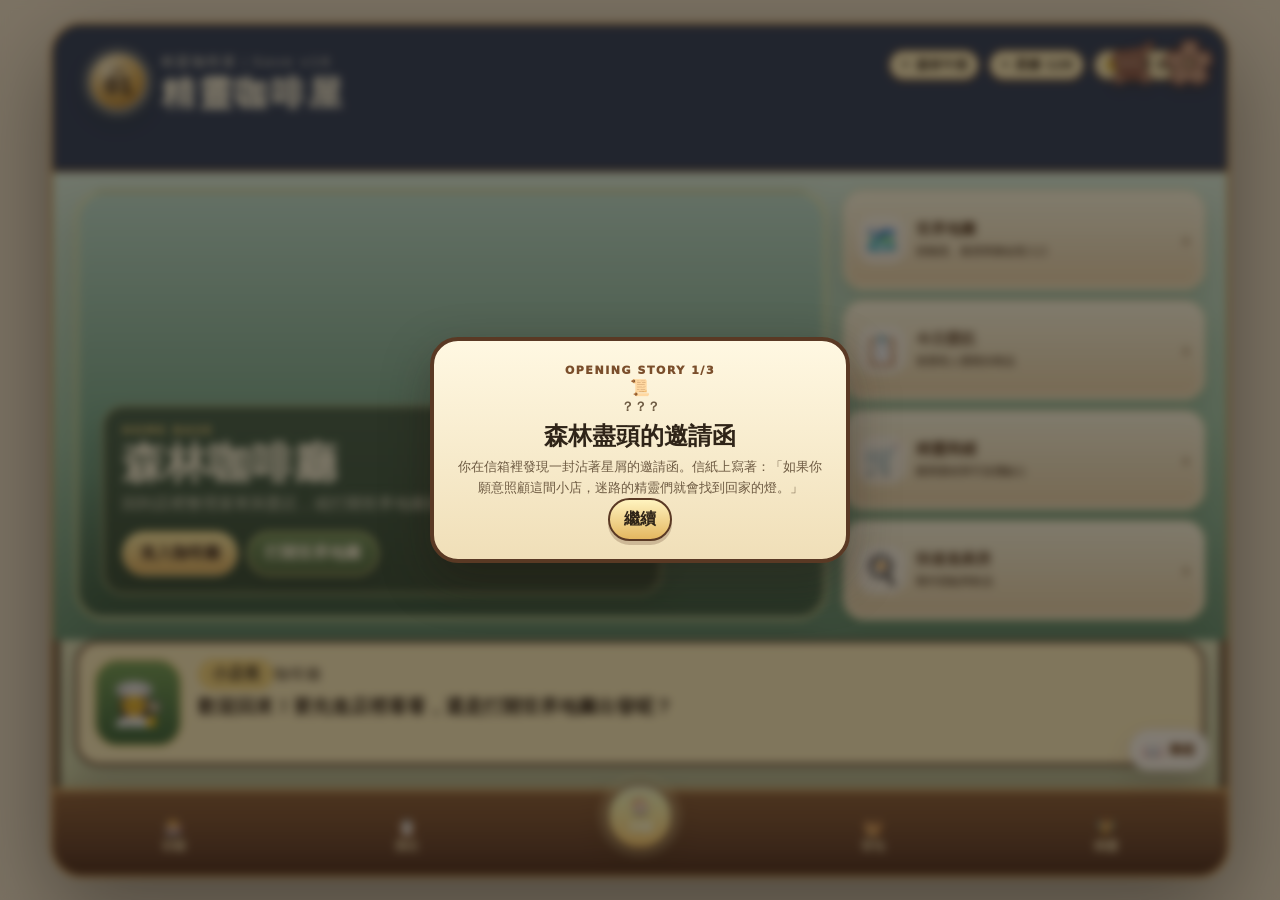
==== commit fc27e378: "Replace horizontal home slider with world map gateway" ====
--- a/index.html
+++ b/index.html
@@ -26,6 +26,9 @@
   <link rel="stylesheet" href="inventory-panel-polish.css?v=ui04" />
   <link rel="stylesheet" href="phase75-fixes.css?v=ui01" />
   <link rel="stylesheet" href="gacha-lucky-v20.css?v=ui01" />
+  <link rel="stylesheet" href="crafting-stations.css?v=ui01" />
+  <link rel="stylesheet" href="home-world.css?v=ui01" />
+  <link rel="stylesheet" href="world-map.css?v=ui01" />
   <style>
     .floating-collection-button {
       position: absolute;
@@ -54,12 +57,12 @@
   </style>
   <script type="importmap">
     {"imports":{
-      "@main":"./main.js?v=core108","@dev/checks":"./dev-checks.js?v=core101","@db":"./game-data.js?v=core101",
+      "@main":"./main.js?v=core111","@dev/checks":"./dev-checks.js?v=core101","@db":"./game-data.js?v=core101",
       "@data/items":"./data-items.js?v=core103","@data/recipes":"./data-recipes.js?v=core102","@data/story":"./data-story.js?v=core100",
       "@validator":"./game-db-validator.js?v=core100","@state":"./game-state.js?v=core101","@save":"./save.js?v=core104","@ui":"./ui.js?v=core102",
-      "@home":"./home.js?v=core100","@router":"./router.js?v=core100","@eventBus":"./event-bus.js?v=core100","@utils":"./utils.js?v=core100",
+      "@home":"./home.js?v=core103","@router":"./router.js?v=core100","@eventBus":"./event-bus.js?v=core100","@utils":"./utils.js?v=core100",
       "@actions/daily":"./daily-actions.js?v=core102","@actions/gacha":"./gacha-actions.js?v=core103","@actions/commission":"./commission-actions.js?v=core102",
-      "@actions/gather":"./gather-actions.js?v=core102","@actions/craft":"./craft-actions.js?v=core100","@actions/player":"./player-actions.js?v=core100",
+      "@actions/gather":"./gather-actions.js?v=core102","@actions/craft":"./craft-actions.js?v=core101","@actions/player":"./player-actions.js?v=core100",
       "@actions/fairy":"./fairy-actions.js?v=core100","@actions/shop":"./shop-actions.js?v=core101",
       "@pages/gacha":"./pages-gacha.js?v=core101","@pages/inventory":"./pages-inventory.js?v=core101","@pages/fairies":"./pages-fairies.js?v=core101",
       "@pages/collection":"./pages-collection-v2.js?v=core107","@pages/commissions":"./pages-commissions.js?v=core100","@pages/shop":"./pages-shop.js?v=core101"
@@ -88,61 +91,45 @@
       </header>
 
       <section class="page page-home active" id="page-home" aria-label="店鋪首頁">
-        <nav class="location-tabs" aria-label="地圖快捷選單">
-          <button class="tab active" data-target="cafe">咖啡廳</button>
-          <button class="tab" data-target="backyard">後山</button>
-          <button class="tab" data-target="kitchen">廚房</button>
-          <button class="tab" data-target="alchemy">煉金室</button>
-          <button class="tab" data-target="greenhouse">溫室</button>
-        </nav>
+        <section class="home-world-gateway" aria-label="咖啡廳與世界地圖入口">
+          <article class="home-cafe-hero">
+            <div class="home-cafe-copy">
+              <span class="home-cafe-kicker">HOME BASE</span>
+              <h2>森林咖啡廳</h2>
+              <p>回到店裡整理菜單與委託，或打開世界地圖前往採集區與工作站。</p>
+              <div class="home-cafe-actions">
+                <button id="enterCafe" type="button">進入咖啡廳</button>
+                <button type="button" data-route="world">打開世界地圖</button>
+              </div>
+            </div>
+          </article>
 
-        <section class="map-area">
-          <button class="arrow left" id="prevScene" type="button" aria-label="上一個場景">‹</button>
-          <div class="map-viewport" id="mapViewport" tabindex="0" aria-label="森林咖啡廳地圖">
-            <div class="map-track">
-              <article class="scene-card cafe active" id="cafe" data-speaker="小店長" data-title="咖啡廳" data-dialogue="歡迎回來！今天先看看委託，還是整理商品櫃呢？">
-                <div class="scene-sky"></div><div class="forest-layer back"></div><div class="forest-layer front"></div>
-                <div class="cottage"><span class="roof"></span><span class="sign">CAFE</span><span class="door"></span><span class="window w1"></span><span class="window w2"></span></div>
-                <button class="object-tag tag-menu" type="button">菜單</button><button class="object-tag tag-order" type="button">委託</button><button class="object-tag tag-daily" type="button">今日推薦</button><button class="object-tag tag-shop" type="button" data-route="shop">商鋪</button>
-                <div class="npc npc-main">🧚</div><div class="npc npc-cat">🐾</div><div class="speech-bubble">新甜點完成！</div>
-                <div class="scene-info"><span class="chapter">AREA 01</span><h2>咖啡廳</h2><p>主店面。查看菜單、商品櫃與委託。</p></div>
-                <button class="enter-button" type="button">進入店內</button>
-              </article>
-              <article class="scene-card backyard" id="backyard" data-speaker="採集精靈" data-title="後山" data-dialogue="後山今天長出了星星莓，適合先收集素材。">
-                <div class="scene-sky"></div><div class="forest-layer back"></div><div class="forest-layer front"></div><div class="magic-tree"></div>
-                <button class="object-tag tag-menu" type="button">採集</button><button class="object-tag tag-order" type="button">素材</button>
-                <div class="npc npc-main">🦌</div><div class="speech-bubble">星星莓成熟了！</div>
-                <div class="scene-info"><span class="chapter">AREA 02</span><h2>後山</h2><p>採集莓果與森林素材。</p></div>
-                <button class="enter-button" type="button">前往採集</button>
-              </article>
-              <article class="scene-card kitchen" id="kitchen" data-speaker="甜點精靈" data-title="廚房" data-dialogue="缺少甜點時，可以先來廚房製作。">
-                <div class="scene-sky"></div><div class="kitchen-counter"></div>
-                <button class="object-tag tag-menu" type="button">甜點</button><button class="object-tag tag-order" type="button">配方</button>
-                <div class="npc npc-main">🧁</div><div class="speech-bubble">香香的</div>
-                <div class="scene-info"><span class="chapter">AREA 03</span><h2>廚房</h2><p>把素材製作成甜點、飲品與委託商品。</p></div>
-                <button class="enter-button" type="button">開始製作</button>
-              </article>
-              <article class="scene-card alchemy" id="alchemy" data-speaker="煉金助手" data-title="煉金室" data-dialogue="夜空碎片正在穩定發光。">
-                <div class="scene-sky"></div><div class="alchemy-table"></div>
-                <button class="object-tag tag-menu" type="button">藥水</button><button class="object-tag tag-order" type="button">實驗</button>
-                <div class="npc npc-main">🧪</div><div class="speech-bubble">咕嚕咕嚕</div>
-                <div class="scene-info"><span class="chapter">AREA 04</span><h2>煉金室</h2><p>調配材料、研究特殊素材屬性，開發更高星等的商品。</p></div>
-                <button class="enter-button" type="button">進入煉金</button>
-              </article>
-              <article class="scene-card greenhouse" id="greenhouse" data-speaker="花園精靈" data-title="溫室" data-dialogue="月光花瓣需要等到夜晚才會發亮。">
-                <div class="scene-sky"></div><div class="greenhouse-house"></div>
-                <button class="object-tag tag-menu" type="button">種植</button><button class="object-tag tag-order" type="button">收成</button>
-                <div class="npc npc-main">🌙</div><div class="speech-bubble">花瓣在發光</div>
-                <div class="scene-info"><span class="chapter">AREA 05</span><h2>溫室</h2><p>培育花草、莓果與魔法植物。</p></div>
-                <button class="enter-button" type="button">照顧植物</button>
-              </article>
-            </div>
+          <div class="home-quick-grid" aria-label="咖啡屋快速功能">
+            <button type="button" class="home-quick-card" data-route="world">
+              <span class="quick-icon">🗺️</span>
+              <span><strong>世界地圖</strong><small>採集區、廚房與煉金室入口</small></span>
+              <span class="quick-arrow">›</span>
+            </button>
+            <button type="button" class="home-quick-card" data-route="commissions">
+              <span class="quick-icon">📋</span>
+              <span><strong>今日委託</strong><small>查看客人需要的商品</small></span>
+              <span class="quick-arrow">›</span>
+            </button>
+            <button type="button" class="home-quick-card" data-route="shop">
+              <span class="quick-icon">🛒</span>
+              <span><strong>精靈商鋪</strong><small>購買素材與可送禮點心</small></span>
+              <span class="quick-arrow">›</span>
+            </button>
+            <button type="button" class="home-quick-card" data-route="kitchen">
+              <span class="quick-icon">🍳</span>
+              <span><strong>快速進廚房</strong><small>製作甜點與飲品</small></span>
+              <span class="quick-arrow">›</span>
+            </button>
           </div>
-          <button class="arrow right" id="nextScene" type="button" aria-label="下一個場景">›</button>
         </section>
 
         <section class="cafe-inside" id="cafeInside" aria-label="咖啡廳店內介面">
-          <div class="inside-head"><div><p class="inside-label">INTERIOR</p><h2 class="inside-title">咖啡廳內部</h2><p class="inside-subtitle">選一個區域查看，不把所有資訊塞在同一頁。</p></div><button class="inside-back" id="backToMap" type="button">返回地圖</button></div>
+          <div class="inside-head"><div><p class="inside-label">INTERIOR</p><h2 class="inside-title">咖啡廳內部</h2><p class="inside-subtitle">選一個區域查看，不把所有資訊塞在同一頁。</p></div><button class="inside-back" id="backToMap" type="button">返回入口</button></div>
           <div class="cafe-room-scene" aria-label="咖啡廳店內場景">
             <button class="room-hotspot hotspot-menu" type="button" data-panel="menu"><span>今日菜單</span></button>
             <button class="room-hotspot hotspot-quest" type="button" data-panel="quest"><span>接委託</span></button>
@@ -163,11 +150,14 @@
           </div>
         </section>
 
-        <section class="dialogue-box" aria-live="polite"><div class="npc-portrait">👩‍🍳</div><div class="dialogue-content"><div class="dialogue-meta"><span class="speaker" id="speakerName">小店長</span><span class="place" id="placeName">咖啡廳</span></div><p id="dialogueText">歡迎回來！今天先看看委託，還是整理商品櫃呢？</p></div></section>
+        <section class="dialogue-box" aria-live="polite"><div class="npc-portrait">👩‍🍳</div><div class="dialogue-content"><div class="dialogue-meta"><span class="speaker" id="speakerName">小店長</span><span class="place" id="placeName">咖啡廳</span></div><p id="dialogueText">歡迎回來！要先進店裡看看，還是打開世界地圖出發呢？</p></div></section>
       </section>
 
       <button class="floating-collection-button" type="button" data-route="collection" aria-label="打開圖鑑">📖<span>圖鑑</span></button>
 
+      <section class="page core-page-host" id="page-world" aria-label="世界地圖頁"></section>
+      <section class="page core-page-host" id="page-kitchen" aria-label="廚房製作頁"></section>
+      <section class="page core-page-host" id="page-alchemy" aria-label="煉金室製作頁"></section>
       <section class="page core-page-host" id="page-gacha" aria-label="祈願頁"></section>
       <section class="page core-page-host" id="page-commissions" aria-label="委託頁"></section>
       <section class="page core-page-host" id="page-inventory" aria-label="背包頁"></section>
--- a/crafting-stations.css
+++ b/crafting-stations.css
@@ -0,0 +1,242 @@
+.craft-station-page {
+  min-height: 100%;
+  padding: 22px 24px 108px;
+  background:
+    radial-gradient(circle at 12% 4%, rgba(255, 232, 168, .18), transparent 24%),
+    linear-gradient(180deg, #214d37 0%, #183a2b 52%, #122b21 100%);
+  color: #fff8df;
+}
+
+#page-alchemy .craft-station-page {
+  background:
+    radial-gradient(circle at 82% 6%, rgba(189, 158, 255, .18), transparent 26%),
+    linear-gradient(180deg, #403047 0%, #30243a 52%, #211927 100%);
+}
+
+.craft-station-header {
+  display: grid;
+  grid-template-columns: auto minmax(0, 1fr) auto;
+  align-items: center;
+  gap: 18px;
+  margin-bottom: 20px;
+  padding: 18px;
+  border: 2px solid rgba(247, 216, 123, .48);
+  border-radius: 26px;
+  background: rgba(38, 27, 20, .42);
+  box-shadow: inset 0 0 0 4px rgba(255, 255, 255, .035), 0 16px 34px rgba(0, 0, 0, .2);
+  backdrop-filter: blur(12px);
+}
+
+.craft-station-title-wrap {
+  min-width: 0;
+  text-align: center;
+}
+
+.craft-station-kicker {
+  display: block;
+  margin-bottom: 4px;
+  color: #f4d983;
+  font-size: .72rem;
+  font-weight: 900;
+  letter-spacing: .18em;
+}
+
+.craft-station-title-wrap h2 {
+  margin: 0;
+  color: #fff5cf;
+  font-size: clamp(1.55rem, 4vw, 2.35rem);
+  line-height: 1.1;
+  text-shadow: 0 3px 0 rgba(45, 27, 18, .55);
+}
+
+.craft-station-title-wrap p {
+  margin: 7px 0 0;
+  color: rgba(244, 244, 222, .82);
+  font-size: .9rem;
+  line-height: 1.55;
+}
+
+.craft-station-back,
+.craft-station-inventory {
+  min-height: 42px;
+  padding: 9px 14px;
+  border: 2px solid rgba(247, 216, 123, .58);
+  border-radius: 999px;
+  color: #3b291d;
+  background: linear-gradient(180deg, #fff0aa, #e7b862);
+  box-shadow: inset 0 -3px 0 rgba(81, 47, 24, .18), 0 8px 16px rgba(0, 0, 0, .14);
+  font-weight: 900;
+  white-space: nowrap;
+}
+
+.craft-station-inventory {
+  color: #fff4d7;
+  background: rgba(54, 38, 28, .72);
+}
+
+.craft-station-summary {
+  display: flex;
+  justify-content: center;
+  gap: 10px;
+  margin-bottom: 16px;
+  flex-wrap: wrap;
+}
+
+.craft-station-summary span {
+  padding: 8px 13px;
+  border: 1px solid rgba(247, 216, 123, .36);
+  border-radius: 999px;
+  background: rgba(255, 255, 255, .08);
+  color: #f8ebc2;
+  font-size: .84rem;
+  font-weight: 800;
+}
+
+.craft-station-recipes {
+  display: grid;
+  grid-template-columns: repeat(2, minmax(0, 1fr));
+  gap: 14px;
+}
+
+.craft-station-recipes .recipe-card {
+  display: flex;
+  flex-direction: column;
+  min-width: 0;
+  height: 100%;
+  padding: 17px;
+  border: 2px solid rgba(247, 216, 123, .38);
+  border-radius: 22px;
+  background: linear-gradient(180deg, rgba(255, 252, 239, .96), rgba(246, 229, 196, .95));
+  color: #563923;
+  box-shadow: inset 0 0 0 3px rgba(255, 255, 255, .42), 0 12px 24px rgba(0, 0, 0, .17);
+}
+
+.craft-station-recipes .recipe-card h3 {
+  margin: 9px 0 6px;
+  font-size: 1.13rem;
+  color: #50341f;
+}
+
+.craft-station-recipes .recipe-card > p {
+  margin: 0 0 12px;
+  line-height: 1.55;
+  color: #75563f;
+}
+
+.craft-station-recipes .core-recipe,
+.craft-station-recipes .core-reward {
+  margin-top: 8px;
+  padding: 9px 10px;
+  border-radius: 14px;
+  background: rgba(117, 86, 52, .08);
+  line-height: 1.55;
+}
+
+.craft-station-recipes .core-recipe span,
+.craft-station-recipes .core-reward span {
+  display: inline;
+}
+
+.craft-station-recipes .is-lacking {
+  color: #a33a2f;
+  font-weight: 900;
+}
+
+.craft-station-recipes .core-muted {
+  margin-top: 10px;
+  color: #856b57;
+  font-size: .78rem;
+}
+
+.recipe-action-row {
+  display: grid;
+  grid-template-columns: repeat(2, minmax(0, 1fr));
+  gap: 8px;
+  margin-top: auto;
+  padding-top: 14px;
+}
+
+.recipe-action-row button,
+.craft-station-recipes .recipe-card > button {
+  min-height: 42px;
+  border: 0;
+  border-radius: 14px;
+  color: #fff9e9;
+  background: linear-gradient(180deg, #8e603c, #654128);
+  box-shadow: inset 0 -3px 0 rgba(46, 25, 14, .26), 0 7px 13px rgba(83, 46, 24, .18);
+  font-weight: 900;
+}
+
+.recipe-action-row button:last-child {
+  color: #3d291d;
+  background: linear-gradient(180deg, #ffe89a, #e8b75d);
+}
+
+.craft-station-recipes button:disabled {
+  opacity: .55;
+  filter: grayscale(.25);
+}
+
+.craft-station-locked {
+  max-width: 520px;
+  margin: 52px auto 0;
+  padding: 28px;
+  border: 2px solid rgba(247, 216, 123, .42);
+  border-radius: 28px;
+  text-align: center;
+  background: rgba(35, 25, 20, .48);
+  box-shadow: 0 18px 38px rgba(0, 0, 0, .22);
+}
+
+.craft-station-large-icon {
+  font-size: 3.4rem;
+}
+
+.craft-station-locked h2 {
+  margin: 10px 0 7px;
+}
+
+.craft-station-locked p {
+  color: rgba(255, 248, 225, .8);
+}
+
+.craft-station-locked button {
+  margin-top: 12px;
+  padding: 10px 18px;
+  border: 0;
+  border-radius: 999px;
+  font-weight: 900;
+}
+
+@media (max-width: 760px) {
+  .craft-station-page {
+    padding: 14px 12px calc(94px + env(safe-area-inset-bottom));
+  }
+
+  .craft-station-header {
+    grid-template-columns: 1fr 1fr;
+    gap: 10px;
+    padding: 14px;
+    border-radius: 22px;
+  }
+
+  .craft-station-title-wrap {
+    grid-column: 1 / -1;
+    grid-row: 1;
+  }
+
+  .craft-station-back,
+  .craft-station-inventory {
+    width: 100%;
+    padding-inline: 10px;
+  }
+
+  .craft-station-recipes {
+    grid-template-columns: 1fr;
+    gap: 11px;
+  }
+
+  .recipe-action-row {
+    grid-template-columns: 1fr;
+  }
+}
--- a/home-world.css
+++ b/home-world.css
@@ -0,0 +1,210 @@
+.home-world-gateway {
+  display: grid;
+  grid-template-columns: minmax(0, 1.35fr) minmax(260px, .65fr);
+  gap: 16px;
+  padding: 18px 22px 20px;
+  background: linear-gradient(180deg, #d9f0df 0%, #9cc8a9 58%, #5f8f70 100%);
+}
+
+.home-cafe-hero {
+  position: relative;
+  min-height: 430px;
+  overflow: hidden;
+  border: 3px solid rgba(255, 238, 158, .7);
+  border-radius: 30px;
+  background:
+    linear-gradient(180deg, rgba(255,255,255,.06), rgba(25, 63, 42, .18)),
+    var(--scene-cafe) center 58% / min(720px, 94%) no-repeat,
+    linear-gradient(180deg, #b8e0ce 0%, #7cb596 55%, #4e7859 100%);
+  box-shadow: inset 0 0 0 5px rgba(255,255,255,.055), 0 18px 34px rgba(47, 82, 54, .2);
+}
+
+.home-cafe-hero::after {
+  content: '';
+  position: absolute;
+  inset: auto 0 0;
+  height: 34%;
+  background: linear-gradient(180deg, transparent, rgba(30, 62, 42, .45));
+  pointer-events: none;
+}
+
+.home-cafe-copy {
+  position: absolute;
+  z-index: 2;
+  left: 24px;
+  right: 24px;
+  bottom: 22px;
+  max-width: 560px;
+  padding: 17px 18px;
+  border: 2px solid rgba(255, 237, 159, .62);
+  border-radius: 22px;
+  background: rgba(41, 64, 44, .76);
+  box-shadow: 0 12px 24px rgba(26, 53, 35, .26);
+  color: #fff8dd;
+  backdrop-filter: blur(12px);
+}
+
+.home-cafe-kicker {
+  display: block;
+  color: #f6d77c;
+  font-size: .7rem;
+  font-weight: 900;
+  letter-spacing: .17em;
+}
+
+.home-cafe-copy h2 {
+  margin: 5px 0 7px;
+  font-size: clamp(1.8rem, 5vw, 2.7rem);
+  line-height: 1;
+  text-shadow: 0 3px 0 rgba(34, 41, 29, .42);
+}
+
+.home-cafe-copy p {
+  margin: 0;
+  color: rgba(255, 249, 224, .86);
+  line-height: 1.55;
+}
+
+.home-cafe-actions {
+  display: flex;
+  gap: 9px;
+  margin-top: 14px;
+  flex-wrap: wrap;
+}
+
+.home-cafe-actions button {
+  min-height: 44px;
+  padding: 10px 16px;
+  border: 2px solid rgba(255, 232, 146, .6);
+  border-radius: 999px;
+  color: #402c1f;
+  background: linear-gradient(180deg, #fff0a6, #e4b35d);
+  box-shadow: inset 0 -3px 0 rgba(78,45,24,.18), 0 8px 16px rgba(0,0,0,.14);
+  font-weight: 900;
+}
+
+.home-cafe-actions button[data-route="world"] {
+  color: #fff8de;
+  background: linear-gradient(180deg, #6c8f58, #48683c);
+}
+
+.home-quick-grid {
+  display: grid;
+  grid-template-columns: 1fr;
+  gap: 10px;
+}
+
+.home-quick-card {
+  display: grid;
+  grid-template-columns: 48px minmax(0, 1fr) auto;
+  align-items: center;
+  gap: 10px;
+  min-height: 86px;
+  padding: 12px 13px;
+  border: 2px solid rgba(255, 235, 160, .58);
+  border-radius: 21px;
+  text-align: left;
+  color: #533922;
+  background: linear-gradient(180deg, rgba(255, 251, 227, .97), rgba(235, 211, 168, .96));
+  box-shadow: inset 0 0 0 4px rgba(255,255,255,.36), 0 12px 22px rgba(47, 78, 52, .2);
+}
+
+.home-quick-card .quick-icon {
+  display: grid;
+  place-items: center;
+  width: 48px;
+  height: 48px;
+  border-radius: 16px;
+  background: rgba(255,255,255,.54);
+  font-size: 1.8rem;
+}
+
+.home-quick-card strong,
+.home-quick-card small {
+  display: block;
+}
+
+.home-quick-card strong {
+  font-size: .96rem;
+}
+
+.home-quick-card small {
+  margin-top: 3px;
+  color: #7d6247;
+  font-size: .7rem;
+  line-height: 1.35;
+}
+
+.home-quick-card .quick-arrow {
+  color: #7d5a38;
+  font-size: 1.25rem;
+  font-weight: 900;
+}
+
+.game-window.inside-mode .home-world-gateway {
+  display: none;
+}
+
+@media (max-width: 760px) {
+  .home-world-gateway {
+    grid-template-columns: 1fr;
+    padding: 12px 12px calc(92px + env(safe-area-inset-bottom));
+  }
+
+  .home-cafe-hero {
+    min-height: 390px;
+    border-radius: 25px;
+    background-size: 118%, cover;
+  }
+
+  .home-cafe-copy {
+    left: 12px;
+    right: 12px;
+    bottom: 12px;
+    padding: 14px;
+    border-radius: 19px;
+  }
+
+  .home-cafe-copy h2 {
+    font-size: 2rem;
+  }
+
+  .home-cafe-copy p {
+    font-size: .86rem;
+  }
+
+  .home-cafe-actions {
+    display: grid;
+    grid-template-columns: 1fr 1fr;
+  }
+
+  .home-cafe-actions button {
+    padding-inline: 8px;
+  }
+
+  .home-quick-grid {
+    grid-template-columns: repeat(2, minmax(0, 1fr));
+  }
+
+  .home-quick-card {
+    grid-template-columns: 42px minmax(0, 1fr);
+    min-height: 78px;
+    padding: 10px;
+  }
+
+  .home-quick-card .quick-icon {
+    width: 42px;
+    height: 42px;
+    font-size: 1.5rem;
+  }
+
+  .home-quick-card .quick-arrow {
+    display: none;
+  }
+}
+
+@media (max-width: 390px) {
+  .home-quick-grid {
+    grid-template-columns: 1fr;
+  }
+}
--- a/world-map.css
+++ b/world-map.css
@@ -0,0 +1,378 @@
+.world-map-page {
+  min-height: 100%;
+  padding: 22px 24px 112px;
+  background:
+    radial-gradient(circle at 50% -10%, rgba(255, 244, 189, .36), transparent 34%),
+    linear-gradient(180deg, #9fd7c2 0%, #74b59b 30%, #4f8d73 58%, #2f624e 100%);
+  color: #fff9df;
+}
+
+.world-map-header {
+  display: grid;
+  grid-template-columns: auto minmax(0, 1fr) auto;
+  align-items: center;
+  gap: 16px;
+  margin-bottom: 14px;
+  padding: 16px 18px;
+  border: 2px solid rgba(255, 240, 170, .58);
+  border-radius: 26px;
+  background: rgba(35, 65, 48, .62);
+  box-shadow: inset 0 0 0 4px rgba(255,255,255,.045), 0 14px 30px rgba(26, 55, 39, .24);
+  backdrop-filter: blur(14px);
+}
+
+.world-map-header > div {
+  min-width: 0;
+  text-align: center;
+}
+
+.world-map-kicker {
+  display: block;
+  color: #f7dc83;
+  font-size: .7rem;
+  font-weight: 900;
+  letter-spacing: .17em;
+}
+
+.world-map-header h2 {
+  margin: 4px 0 0;
+  font-size: clamp(1.45rem, 4vw, 2.2rem);
+  line-height: 1.08;
+  text-shadow: 0 3px 0 rgba(35, 51, 36, .42);
+}
+
+.world-map-header p {
+  margin: 7px 0 0;
+  color: rgba(248, 252, 229, .84);
+  font-size: .88rem;
+}
+
+.world-map-back,
+.world-map-inventory {
+  min-height: 42px;
+  padding: 9px 14px;
+  border: 2px solid rgba(247, 216, 123, .58);
+  border-radius: 999px;
+  color: #3c2a1e;
+  background: linear-gradient(180deg, #fff0a7, #e4b35f);
+  box-shadow: inset 0 -3px 0 rgba(78, 45, 23, .18), 0 8px 17px rgba(0, 0, 0, .14);
+  font-weight: 900;
+  white-space: nowrap;
+}
+
+.world-map-inventory {
+  color: #fff4dc;
+  background: rgba(61, 44, 30, .7);
+}
+
+.world-map-summary {
+  display: flex;
+  justify-content: center;
+  gap: 9px;
+  margin-bottom: 14px;
+  flex-wrap: wrap;
+}
+
+.world-map-summary span {
+  padding: 7px 12px;
+  border: 1px solid rgba(255, 240, 170, .42);
+  border-radius: 999px;
+  background: rgba(34, 68, 50, .5);
+  color: #fff4cd;
+  font-size: .8rem;
+  font-weight: 800;
+  backdrop-filter: blur(8px);
+}
+
+.world-map-board {
+  position: relative;
+  min-height: 590px;
+  overflow: hidden;
+  border: 3px solid rgba(255, 238, 159, .68);
+  border-radius: 34px;
+  background:
+    radial-gradient(ellipse at 50% 100%, rgba(48, 98, 65, .7), transparent 48%),
+    radial-gradient(circle at 15% 22%, rgba(111, 161, 96, .72) 0 10%, transparent 11%),
+    radial-gradient(circle at 84% 18%, rgba(122, 170, 105, .68) 0 9%, transparent 10%),
+    radial-gradient(circle at 20% 78%, rgba(81, 133, 83, .65) 0 12%, transparent 13%),
+    radial-gradient(circle at 78% 76%, rgba(79, 127, 83, .65) 0 11%, transparent 12%),
+    linear-gradient(180deg, #b8e5d5 0%, #90c8ac 36%, #6fa27b 66%, #4e7e5c 100%);
+  box-shadow: inset 0 0 0 6px rgba(255,255,255,.06), 0 20px 42px rgba(25, 60, 41, .26);
+}
+
+.world-map-board::before,
+.world-map-board::after {
+  content: '';
+  position: absolute;
+  pointer-events: none;
+}
+
+.world-map-board::before {
+  inset: 0;
+  background:
+    repeating-linear-gradient(115deg, rgba(255,255,255,.025) 0 2px, transparent 2px 12px),
+    linear-gradient(180deg, rgba(255,255,255,.1), transparent 26%);
+}
+
+.world-map-board::after {
+  left: -8%;
+  right: -8%;
+  bottom: -22%;
+  height: 52%;
+  border-radius: 50% 50% 0 0;
+  background: linear-gradient(180deg, #5d8c5e, #355f46);
+  box-shadow: 0 -22px 0 rgba(69, 113, 72, .58), 0 -44px 0 rgba(85, 131, 78, .4);
+}
+
+.world-map-sun,
+.world-map-cloud {
+  position: absolute;
+  z-index: 1;
+  filter: drop-shadow(0 4px 6px rgba(52, 89, 61, .16));
+  pointer-events: none;
+}
+
+.world-map-sun {
+  top: 34px;
+  right: 48px;
+  font-size: 2.8rem;
+}
+
+.world-map-cloud {
+  font-size: 2.5rem;
+  opacity: .78;
+}
+
+.cloud-one { top: 48px; left: 12%; }
+.cloud-two { top: 112px; right: 16%; transform: scale(.8); }
+
+.world-map-river {
+  position: absolute;
+  z-index: 1;
+  left: 48%;
+  top: 6%;
+  width: 14%;
+  height: 90%;
+  border-radius: 45% 55% 40% 60%;
+  background: linear-gradient(90deg, rgba(227, 251, 255, .78), rgba(91, 184, 205, .84), rgba(225, 249, 255, .74));
+  transform: rotate(6deg);
+  box-shadow: inset 0 0 14px rgba(255,255,255,.55), 0 0 0 5px rgba(55, 121, 122, .12);
+  opacity: .82;
+}
+
+.world-map-path {
+  position: absolute;
+  z-index: 2;
+  height: 10px;
+  border: 3px dashed rgba(255, 235, 172, .82);
+  border-left: 0;
+  border-right: 0;
+  border-radius: 999px;
+  transform-origin: left center;
+  opacity: .88;
+}
+
+.path-west { width: 27%; left: 24%; top: 40%; transform: rotate(-11deg); }
+.path-east { width: 27%; left: 50%; top: 40%; transform: rotate(10deg); }
+.path-southwest { width: 29%; left: 25%; top: 55%; transform: rotate(28deg); }
+.path-southeast { width: 29%; left: 49%; top: 55%; transform: rotate(-28deg); }
+
+.world-location-node {
+  position: absolute;
+  z-index: 5;
+  display: grid;
+  grid-template-columns: 52px minmax(0, 1fr);
+  align-items: center;
+  gap: 10px;
+  width: min(230px, 28vw);
+  min-height: 84px;
+  padding: 11px 12px;
+  border: 3px solid rgba(255, 237, 153, .78);
+  border-radius: 24px;
+  text-align: left;
+  color: #4d341f;
+  background: linear-gradient(180deg, rgba(255, 251, 224, .98), rgba(236, 211, 159, .96));
+  box-shadow: inset 0 0 0 4px rgba(255,255,255,.46), 0 14px 24px rgba(39, 74, 48, .28);
+  transform: translate(-50%, -50%);
+  transition: transform .18s ease, filter .18s ease;
+}
+
+.world-location-node:hover,
+.world-location-node:focus-visible {
+  transform: translate(-50%, -53%) scale(1.025);
+  filter: brightness(1.03);
+}
+
+.world-location-node.is-locked {
+  filter: grayscale(.6) brightness(.86);
+  opacity: .82;
+}
+
+.world-location-node.is-depleted {
+  filter: saturate(.75);
+}
+
+.position-center { left: 50%; top: 39%; }
+.position-west { left: 18%; top: 31%; }
+.position-east { left: 82%; top: 31%; }
+.position-southwest { left: 29%; top: 72%; }
+.position-southeast { left: 71%; top: 72%; }
+
+.world-node-icon {
+  display: grid;
+  place-items: center;
+  width: 52px;
+  height: 52px;
+  border: 2px solid rgba(112, 72, 38, .16);
+  border-radius: 17px;
+  background: rgba(255,255,255,.56);
+  font-size: 2rem;
+}
+
+.world-node-copy {
+  min-width: 0;
+}
+
+.world-node-copy strong,
+.world-node-copy small {
+  display: block;
+}
+
+.world-node-copy strong {
+  overflow: hidden;
+  text-overflow: ellipsis;
+  white-space: nowrap;
+  font-size: 1.02rem;
+}
+
+.world-node-copy small {
+  margin-top: 2px;
+  color: #7b6046;
+  font-size: .72rem;
+  font-weight: 700;
+}
+
+.world-node-status {
+  grid-column: 1 / -1;
+  justify-self: end;
+  margin-top: -3px;
+  padding: 3px 8px;
+  border-radius: 999px;
+  color: #fff9e7;
+  background: #6a8d50;
+  font-size: .68rem;
+  font-weight: 900;
+}
+
+.is-station .world-node-status { background: #8d6747; }
+.is-locked .world-node-status { background: #786d67; }
+.is-depleted .world-node-status { background: #9b6658; }
+
+.world-map-tip {
+  margin: 13px 0 0;
+  text-align: center;
+  color: rgba(255, 250, 222, .78);
+  font-size: .8rem;
+}
+
+.world-gather-preview {
+  display: grid;
+  grid-template-columns: repeat(2, minmax(0, 1fr));
+  gap: 8px;
+  margin: 14px 0;
+}
+
+.world-gather-preview span {
+  display: block;
+  padding: 9px 10px;
+  border-radius: 14px;
+  background: rgba(119, 85, 50, .08);
+  text-align: left;
+}
+
+.world-gather-preview b,
+.world-gather-preview small {
+  display: block;
+}
+
+.world-gather-preview small {
+  margin-top: 2px;
+  color: #826751;
+}
+
+.world-gather-event {
+  margin: 13px 0;
+  padding: 11px 12px;
+  border-radius: 15px;
+  background: rgba(123, 83, 48, .09);
+  text-align: left;
+}
+
+.world-gather-event p {
+  margin: 5px 0 0;
+}
+
+@media (max-width: 760px) {
+  .world-map-page {
+    padding: 14px 10px calc(96px + env(safe-area-inset-bottom));
+  }
+
+  .world-map-header {
+    grid-template-columns: 1fr 1fr;
+    gap: 9px;
+    padding: 13px;
+    border-radius: 22px;
+  }
+
+  .world-map-header > div {
+    grid-column: 1 / -1;
+    grid-row: 1;
+  }
+
+  .world-map-back,
+  .world-map-inventory {
+    width: 100%;
+    padding-inline: 8px;
+  }
+
+  .world-map-board {
+    min-height: 650px;
+    border-radius: 27px;
+  }
+
+  .world-location-node {
+    grid-template-columns: 42px minmax(0, 1fr);
+    width: min(178px, 45vw);
+    min-height: 72px;
+    gap: 7px;
+    padding: 9px;
+    border-width: 2px;
+    border-radius: 19px;
+  }
+
+  .world-node-icon {
+    width: 42px;
+    height: 42px;
+    border-radius: 14px;
+    font-size: 1.55rem;
+  }
+
+  .world-node-copy strong { font-size: .9rem; }
+  .world-node-copy small { font-size: .62rem; }
+  .world-node-status { font-size: .58rem; }
+
+  .position-center { left: 50%; top: 38%; }
+  .position-west { left: 25%; top: 21%; }
+  .position-east { left: 75%; top: 21%; }
+  .position-southwest { left: 25%; top: 70%; }
+  .position-southeast { left: 75%; top: 70%; }
+
+  .path-west { width: 24%; left: 27%; top: 34%; transform: rotate(-29deg); }
+  .path-east { width: 24%; left: 49%; top: 34%; transform: rotate(29deg); }
+  .path-southwest { width: 27%; left: 27%; top: 53%; transform: rotate(60deg); }
+  .path-southeast { width: 27%; left: 49%; top: 53%; transform: rotate(-60deg); }
+
+  .world-gather-preview {
+    grid-template-columns: 1fr;
+  }
+}
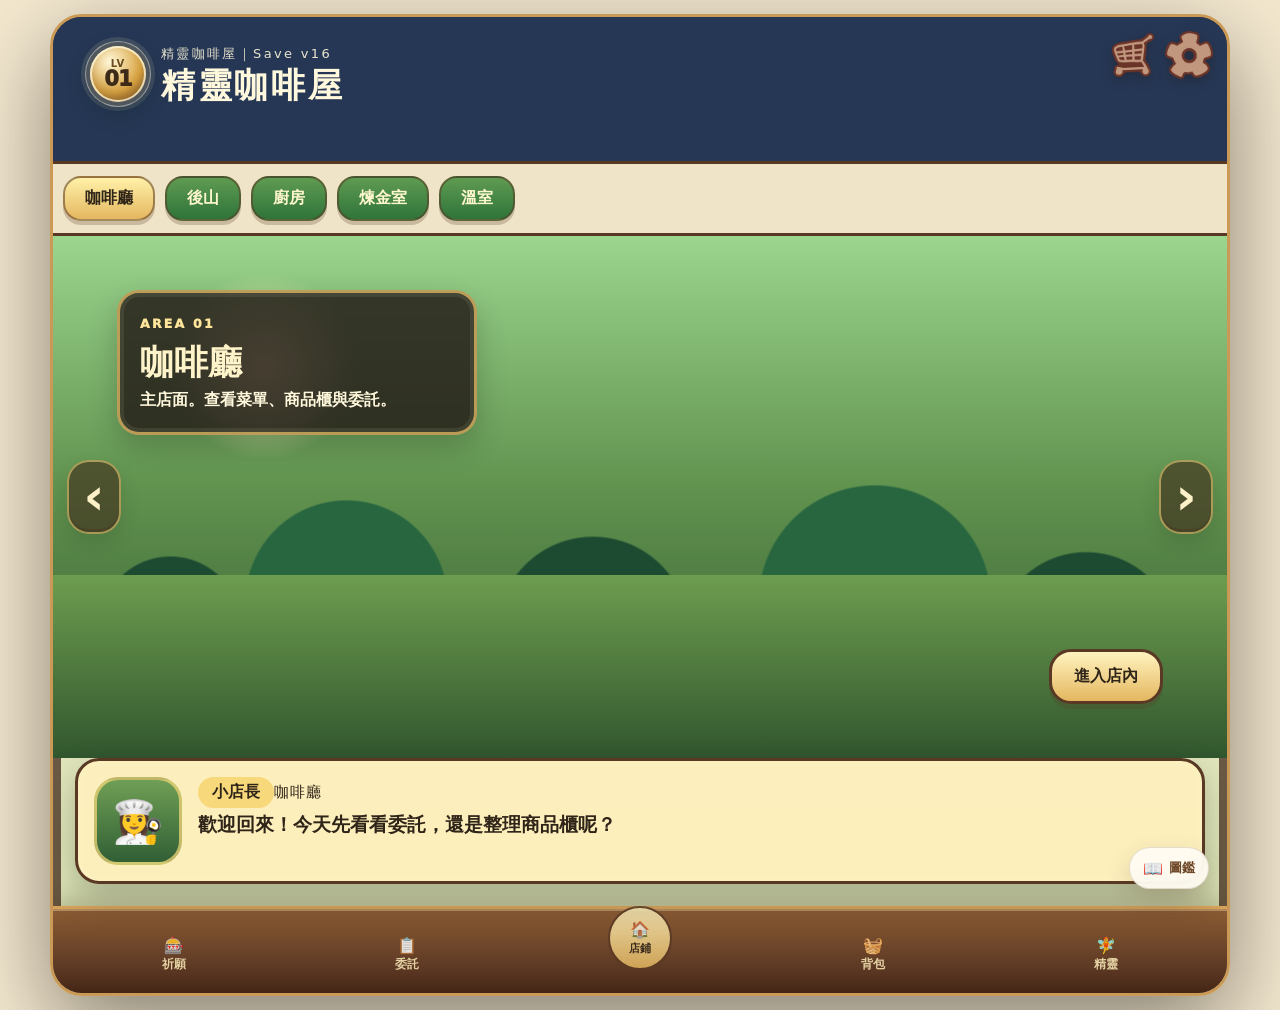
==== commit be843539: "Load backyard scene modules without changing territory layout" ====
--- a/index.html
+++ b/index.html
@@ -27,8 +27,6 @@
   <link rel="stylesheet" href="phase75-fixes.css?v=ui01" />
   <link rel="stylesheet" href="gacha-lucky-v20.css?v=ui01" />
   <link rel="stylesheet" href="crafting-stations.css?v=ui01" />
-  <link rel="stylesheet" href="home-world.css?v=ui01" />
-  <link rel="stylesheet" href="world-map.css?v=ui01" />
   <style>
     .floating-collection-button {
       position: absolute;
@@ -60,7 +58,7 @@
       "@main":"./main.js?v=core111","@dev/checks":"./dev-checks.js?v=core101","@db":"./game-data.js?v=core101",
       "@data/items":"./data-items.js?v=core103","@data/recipes":"./data-recipes.js?v=core102","@data/story":"./data-story.js?v=core100",
       "@validator":"./game-db-validator.js?v=core100","@state":"./game-state.js?v=core101","@save":"./save.js?v=core104","@ui":"./ui.js?v=core102",
-      "@home":"./home.js?v=core103","@router":"./router.js?v=core100","@eventBus":"./event-bus.js?v=core100","@utils":"./utils.js?v=core100",
+      "@home":"./home.js?v=core102","@router":"./router.js?v=core100","@eventBus":"./event-bus.js?v=core100","@utils":"./utils.js?v=core100",
       "@actions/daily":"./daily-actions.js?v=core102","@actions/gacha":"./gacha-actions.js?v=core103","@actions/commission":"./commission-actions.js?v=core102",
       "@actions/gather":"./gather-actions.js?v=core102","@actions/craft":"./craft-actions.js?v=core101","@actions/player":"./player-actions.js?v=core100",
       "@actions/fairy":"./fairy-actions.js?v=core100","@actions/shop":"./shop-actions.js?v=core101",
@@ -91,45 +89,61 @@
       </header>
 
       <section class="page page-home active" id="page-home" aria-label="店鋪首頁">
-        <section class="home-world-gateway" aria-label="咖啡廳與世界地圖入口">
-          <article class="home-cafe-hero">
-            <div class="home-cafe-copy">
-              <span class="home-cafe-kicker">HOME BASE</span>
-              <h2>森林咖啡廳</h2>
-              <p>回到店裡整理菜單與委託，或打開世界地圖前往採集區與工作站。</p>
-              <div class="home-cafe-actions">
-                <button id="enterCafe" type="button">進入咖啡廳</button>
-                <button type="button" data-route="world">打開世界地圖</button>
-              </div>
+        <nav class="location-tabs" aria-label="地圖快捷選單">
+          <button class="tab active" data-target="cafe">咖啡廳</button>
+          <button class="tab" data-target="backyard">後山</button>
+          <button class="tab" data-target="kitchen">廚房</button>
+          <button class="tab" data-target="alchemy">煉金室</button>
+          <button class="tab" data-target="greenhouse">溫室</button>
+        </nav>
+
+        <section class="map-area">
+          <button class="arrow left" id="prevScene" type="button" aria-label="上一個場景">‹</button>
+          <div class="map-viewport" id="mapViewport" tabindex="0" aria-label="森林咖啡廳地圖">
+            <div class="map-track">
+              <article class="scene-card cafe active" id="cafe" data-speaker="小店長" data-title="咖啡廳" data-dialogue="歡迎回來！今天先看看委託，還是整理商品櫃呢？">
+                <div class="scene-sky"></div><div class="forest-layer back"></div><div class="forest-layer front"></div>
+                <div class="cottage"><span class="roof"></span><span class="sign">CAFE</span><span class="door"></span><span class="window w1"></span><span class="window w2"></span></div>
+                <button class="object-tag tag-menu" type="button">菜單</button><button class="object-tag tag-order" type="button">委託</button><button class="object-tag tag-daily" type="button">今日推薦</button><button class="object-tag tag-shop" type="button" data-route="shop">商鋪</button>
+                <div class="npc npc-main">🧚</div><div class="npc npc-cat">🐾</div><div class="speech-bubble">新甜點完成！</div>
+                <div class="scene-info"><span class="chapter">AREA 01</span><h2>咖啡廳</h2><p>主店面。查看菜單、商品櫃與委託。</p></div>
+                <button class="enter-button" type="button">進入店內</button>
+              </article>
+              <article class="scene-card backyard" id="backyard" data-speaker="採集精靈" data-title="後山" data-dialogue="後山今天長出了星星莓，適合先收集素材。">
+                <div class="scene-sky"></div><div class="forest-layer back"></div><div class="forest-layer front"></div><div class="magic-tree"></div>
+                <button class="object-tag tag-menu" type="button">採集</button><button class="object-tag tag-order" type="button">素材</button>
+                <div class="npc npc-main">🦌</div><div class="speech-bubble">星星莓成熟了！</div>
+                <div class="scene-info"><span class="chapter">AREA 02</span><h2>後山</h2><p>採集莓果與森林素材。</p></div>
+                <button class="enter-button" type="button">前往採集</button>
+              </article>
+              <article class="scene-card kitchen" id="kitchen" data-speaker="甜點精靈" data-title="廚房" data-dialogue="缺少甜點時，可以先來廚房製作。">
+                <div class="scene-sky"></div><div class="kitchen-counter"></div>
+                <button class="object-tag tag-menu" type="button">甜點</button><button class="object-tag tag-order" type="button">配方</button>
+                <div class="npc npc-main">🧁</div><div class="speech-bubble">香香的</div>
+                <div class="scene-info"><span class="chapter">AREA 03</span><h2>廚房</h2><p>把素材製作成甜點、飲品與委託商品。</p></div>
+                <button class="enter-button" type="button">開始製作</button>
+              </article>
+              <article class="scene-card alchemy" id="alchemy" data-speaker="煉金助手" data-title="煉金室" data-dialogue="夜空碎片正在穩定發光。">
+                <div class="scene-sky"></div><div class="alchemy-table"></div>
+                <button class="object-tag tag-menu" type="button">藥水</button><button class="object-tag tag-order" type="button">實驗</button>
+                <div class="npc npc-main">🧪</div><div class="speech-bubble">咕嚕咕嚕</div>
+                <div class="scene-info"><span class="chapter">AREA 04</span><h2>煉金室</h2><p>調配材料、研究特殊素材屬性，開發更高星等的商品。</p></div>
+                <button class="enter-button" type="button">進入煉金</button>
+              </article>
+              <article class="scene-card greenhouse" id="greenhouse" data-speaker="花園精靈" data-title="溫室" data-dialogue="月光花瓣需要等到夜晚才會發亮。">
+                <div class="scene-sky"></div><div class="greenhouse-house"></div>
+                <button class="object-tag tag-menu" type="button">種植</button><button class="object-tag tag-order" type="button">收成</button>
+                <div class="npc npc-main">🌙</div><div class="speech-bubble">花瓣在發光</div>
+                <div class="scene-info"><span class="chapter">AREA 05</span><h2>溫室</h2><p>培育花草、莓果與魔法植物。</p></div>
+                <button class="enter-button" type="button">照顧植物</button>
+              </article>
             </div>
-          </article>
-
-          <div class="home-quick-grid" aria-label="咖啡屋快速功能">
-            <button type="button" class="home-quick-card" data-route="world">
-              <span class="quick-icon">🗺️</span>
-              <span><strong>世界地圖</strong><small>採集區、廚房與煉金室入口</small></span>
-              <span class="quick-arrow">›</span>
-            </button>
-            <button type="button" class="home-quick-card" data-route="commissions">
-              <span class="quick-icon">📋</span>
-              <span><strong>今日委託</strong><small>查看客人需要的商品</small></span>
-              <span class="quick-arrow">›</span>
-            </button>
-            <button type="button" class="home-quick-card" data-route="shop">
-              <span class="quick-icon">🛒</span>
-              <span><strong>精靈商鋪</strong><small>購買素材與可送禮點心</small></span>
-              <span class="quick-arrow">›</span>
-            </button>
-            <button type="button" class="home-quick-card" data-route="kitchen">
-              <span class="quick-icon">🍳</span>
-              <span><strong>快速進廚房</strong><small>製作甜點與飲品</small></span>
-              <span class="quick-arrow">›</span>
-            </button>
           </div>
+          <button class="arrow right" id="nextScene" type="button" aria-label="下一個場景">›</button>
         </section>
 
         <section class="cafe-inside" id="cafeInside" aria-label="咖啡廳店內介面">
-          <div class="inside-head"><div><p class="inside-label">INTERIOR</p><h2 class="inside-title">咖啡廳內部</h2><p class="inside-subtitle">選一個區域查看，不把所有資訊塞在同一頁。</p></div><button class="inside-back" id="backToMap" type="button">返回入口</button></div>
+          <div class="inside-head"><div><p class="inside-label">INTERIOR</p><h2 class="inside-title">咖啡廳內部</h2><p class="inside-subtitle">選一個區域查看，不把所有資訊塞在同一頁。</p></div><button class="inside-back" id="backToMap" type="button">返回地圖</button></div>
           <div class="cafe-room-scene" aria-label="咖啡廳店內場景">
             <button class="room-hotspot hotspot-menu" type="button" data-panel="menu"><span>今日菜單</span></button>
             <button class="room-hotspot hotspot-quest" type="button" data-panel="quest"><span>接委託</span></button>
@@ -150,12 +164,11 @@
           </div>
         </section>
 
-        <section class="dialogue-box" aria-live="polite"><div class="npc-portrait">👩‍🍳</div><div class="dialogue-content"><div class="dialogue-meta"><span class="speaker" id="speakerName">小店長</span><span class="place" id="placeName">咖啡廳</span></div><p id="dialogueText">歡迎回來！要先進店裡看看，還是打開世界地圖出發呢？</p></div></section>
+        <section class="dialogue-box" aria-live="polite"><div class="npc-portrait">👩‍🍳</div><div class="dialogue-content"><div class="dialogue-meta"><span class="speaker" id="speakerName">小店長</span><span class="place" id="placeName">咖啡廳</span></div><p id="dialogueText">歡迎回來！今天先看看委託，還是整理商品櫃呢？</p></div></section>
       </section>
 
       <button class="floating-collection-button" type="button" data-route="collection" aria-label="打開圖鑑">📖<span>圖鑑</span></button>
 
-      <section class="page core-page-host" id="page-world" aria-label="世界地圖頁"></section>
       <section class="page core-page-host" id="page-kitchen" aria-label="廚房製作頁"></section>
       <section class="page core-page-host" id="page-alchemy" aria-label="煉金室製作頁"></section>
       <section class="page core-page-host" id="page-gacha" aria-label="祈願頁"></section>
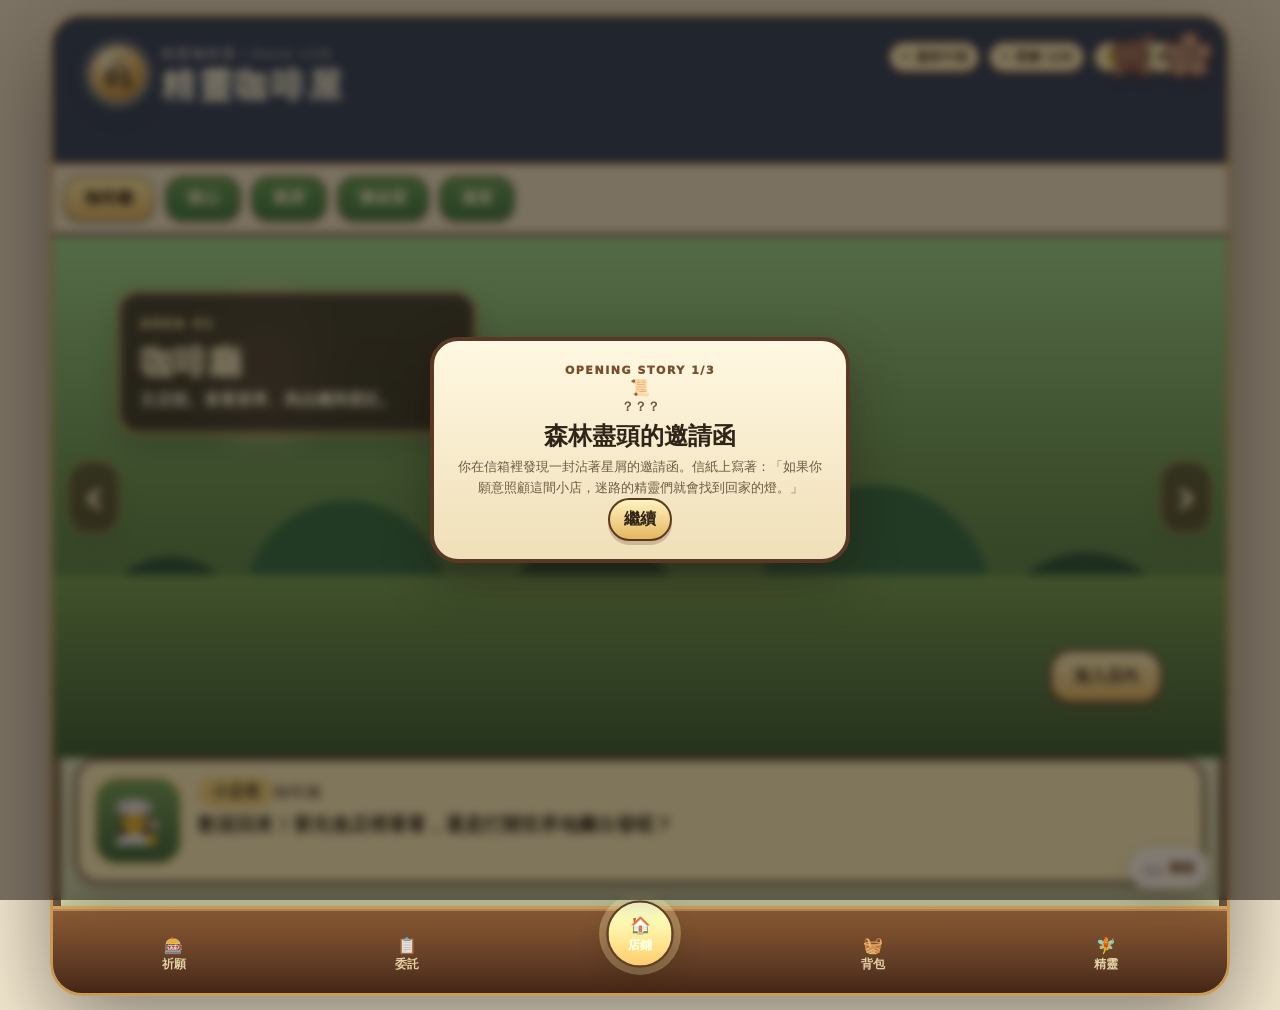
==== commit 054ffcd2: "chore: refresh main module cache for dialogue system" ====
--- a/index.html
+++ b/index.html
@@ -55,7 +55,7 @@
   </style>
   <script type="importmap">
     {"imports":{
-      "@main":"./main.js?v=core111","@dev/checks":"./dev-checks.js?v=core101","@db":"./game-data.js?v=core101",
+      "@main":"./main.js?v=core112","@dev/checks":"./dev-checks.js?v=core101","@db":"./game-data.js?v=core101",
       "@data/items":"./data-items.js?v=core103","@data/recipes":"./data-recipes.js?v=core102","@data/story":"./data-story.js?v=core100",
       "@validator":"./game-db-validator.js?v=core100","@state":"./game-state.js?v=core101","@save":"./save.js?v=core104","@ui":"./ui.js?v=core102",
       "@home":"./home.js?v=core102","@router":"./router.js?v=core100","@eventBus":"./event-bus.js?v=core100","@utils":"./utils.js?v=core100",
